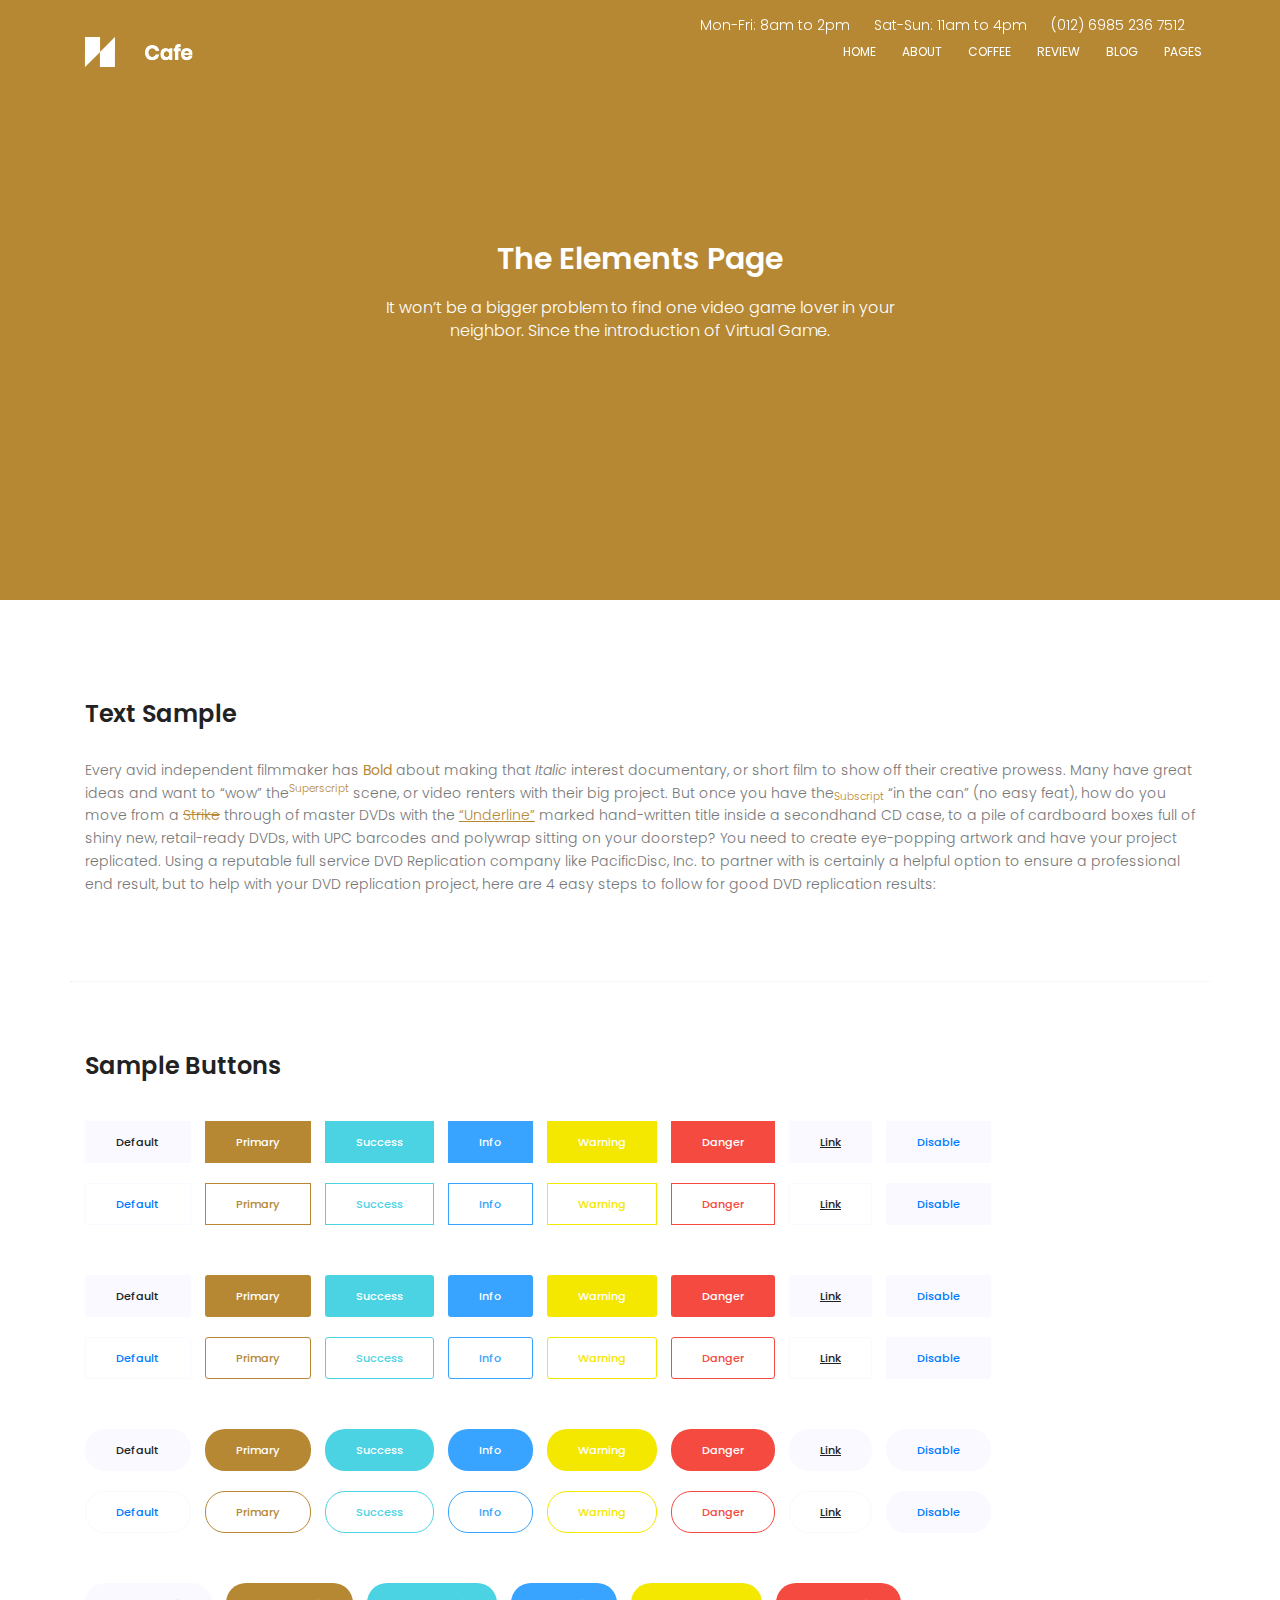
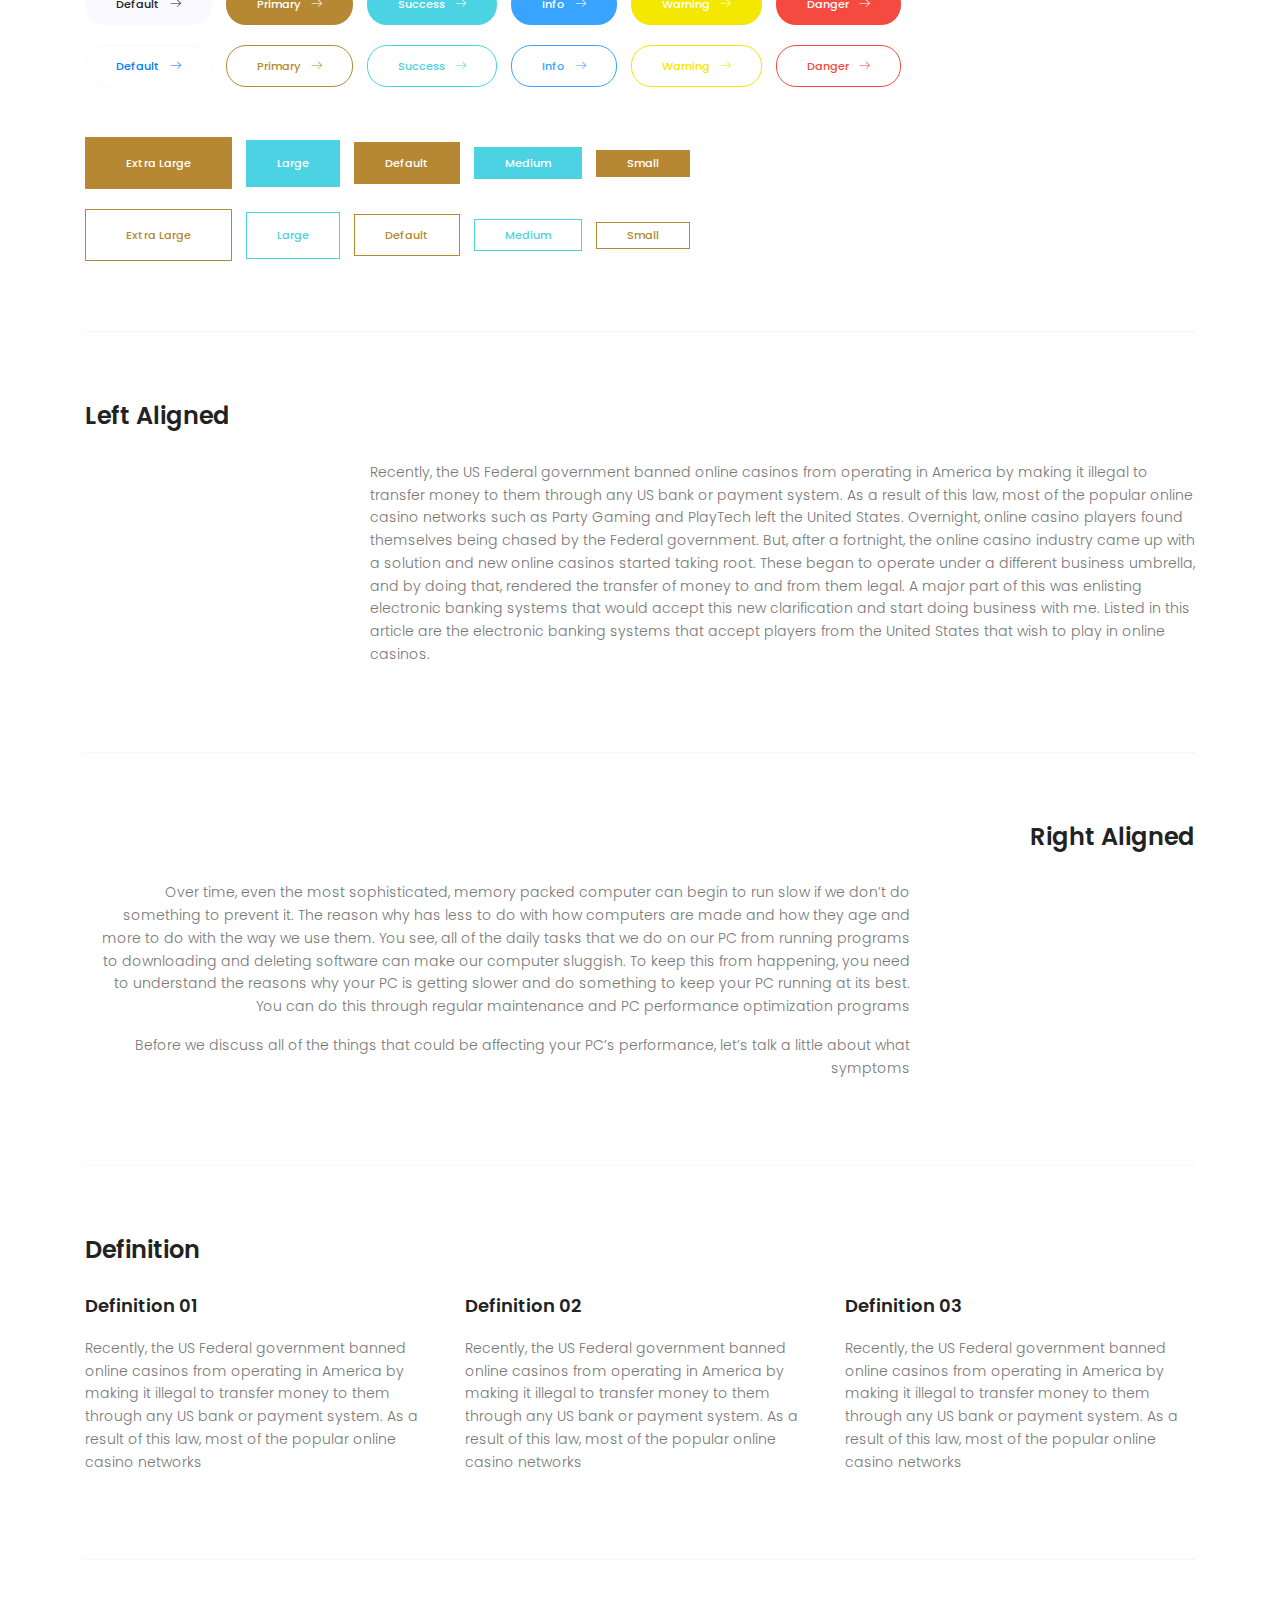
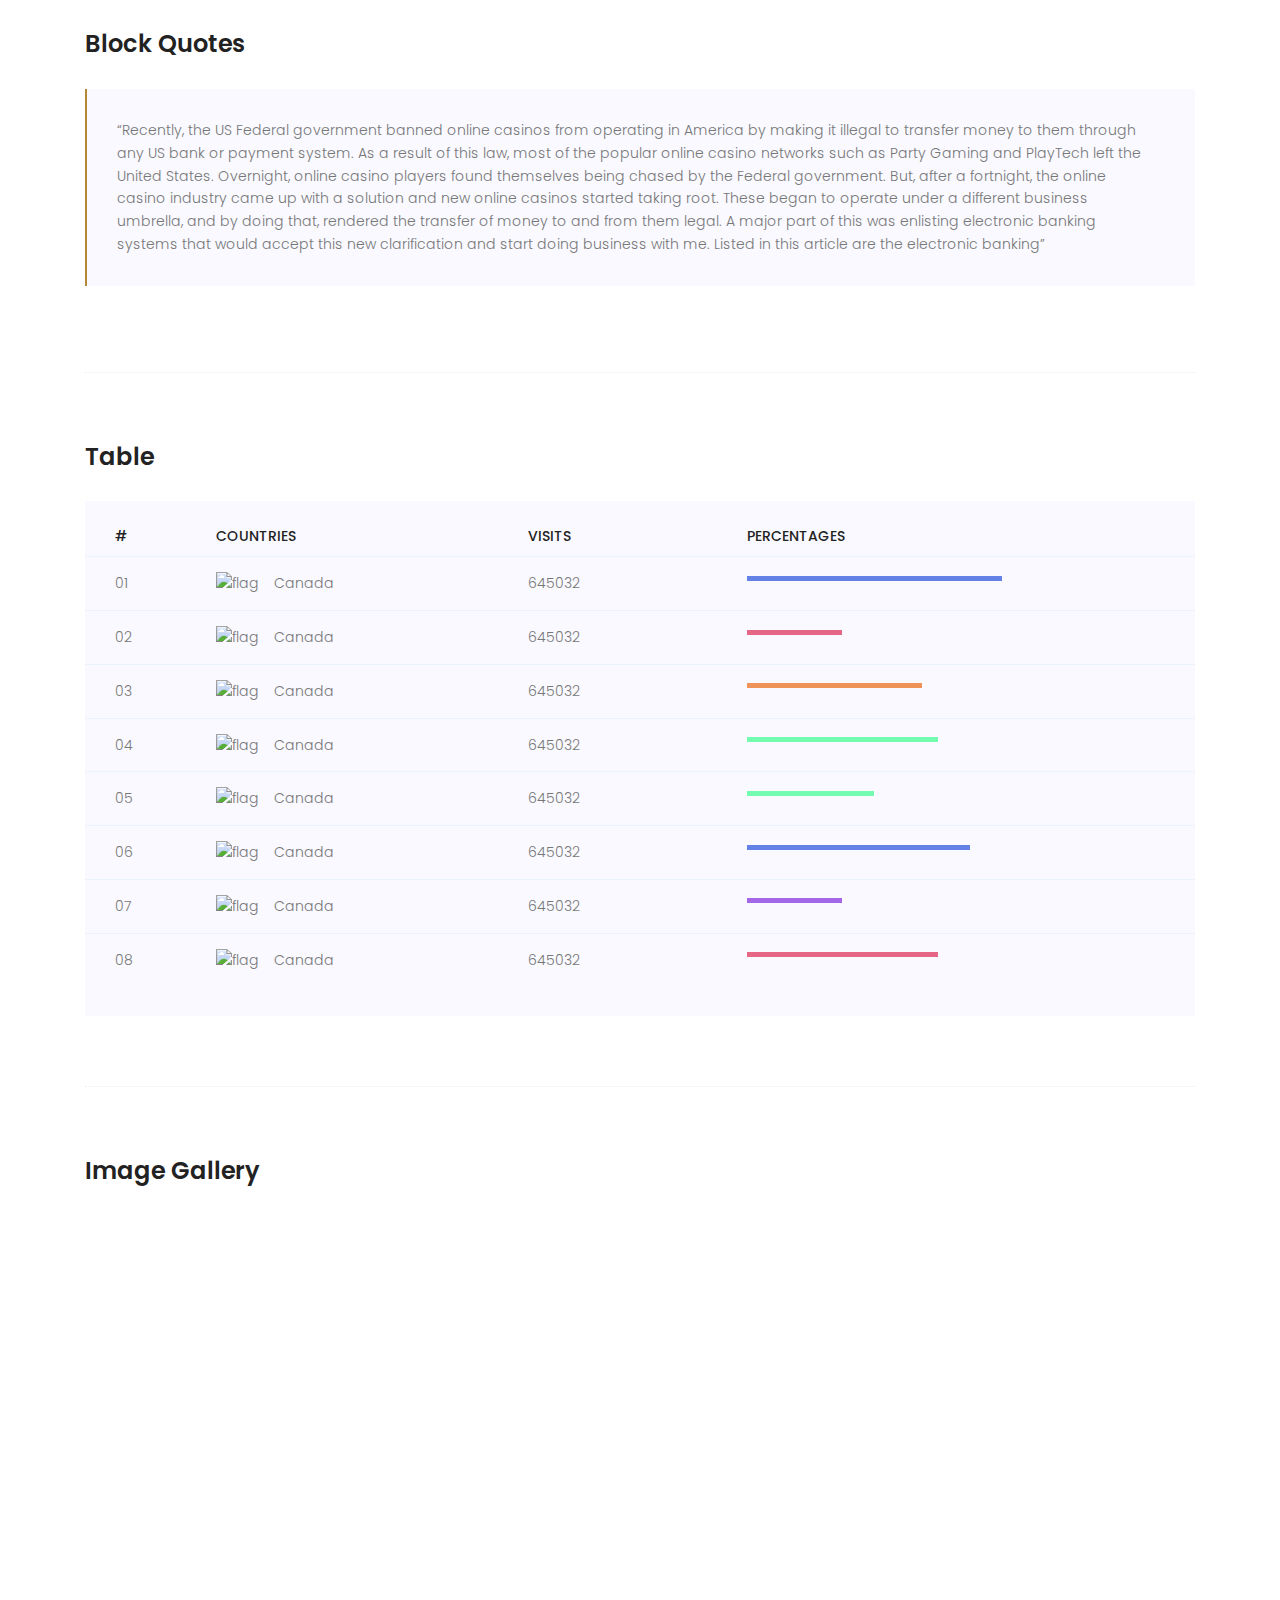
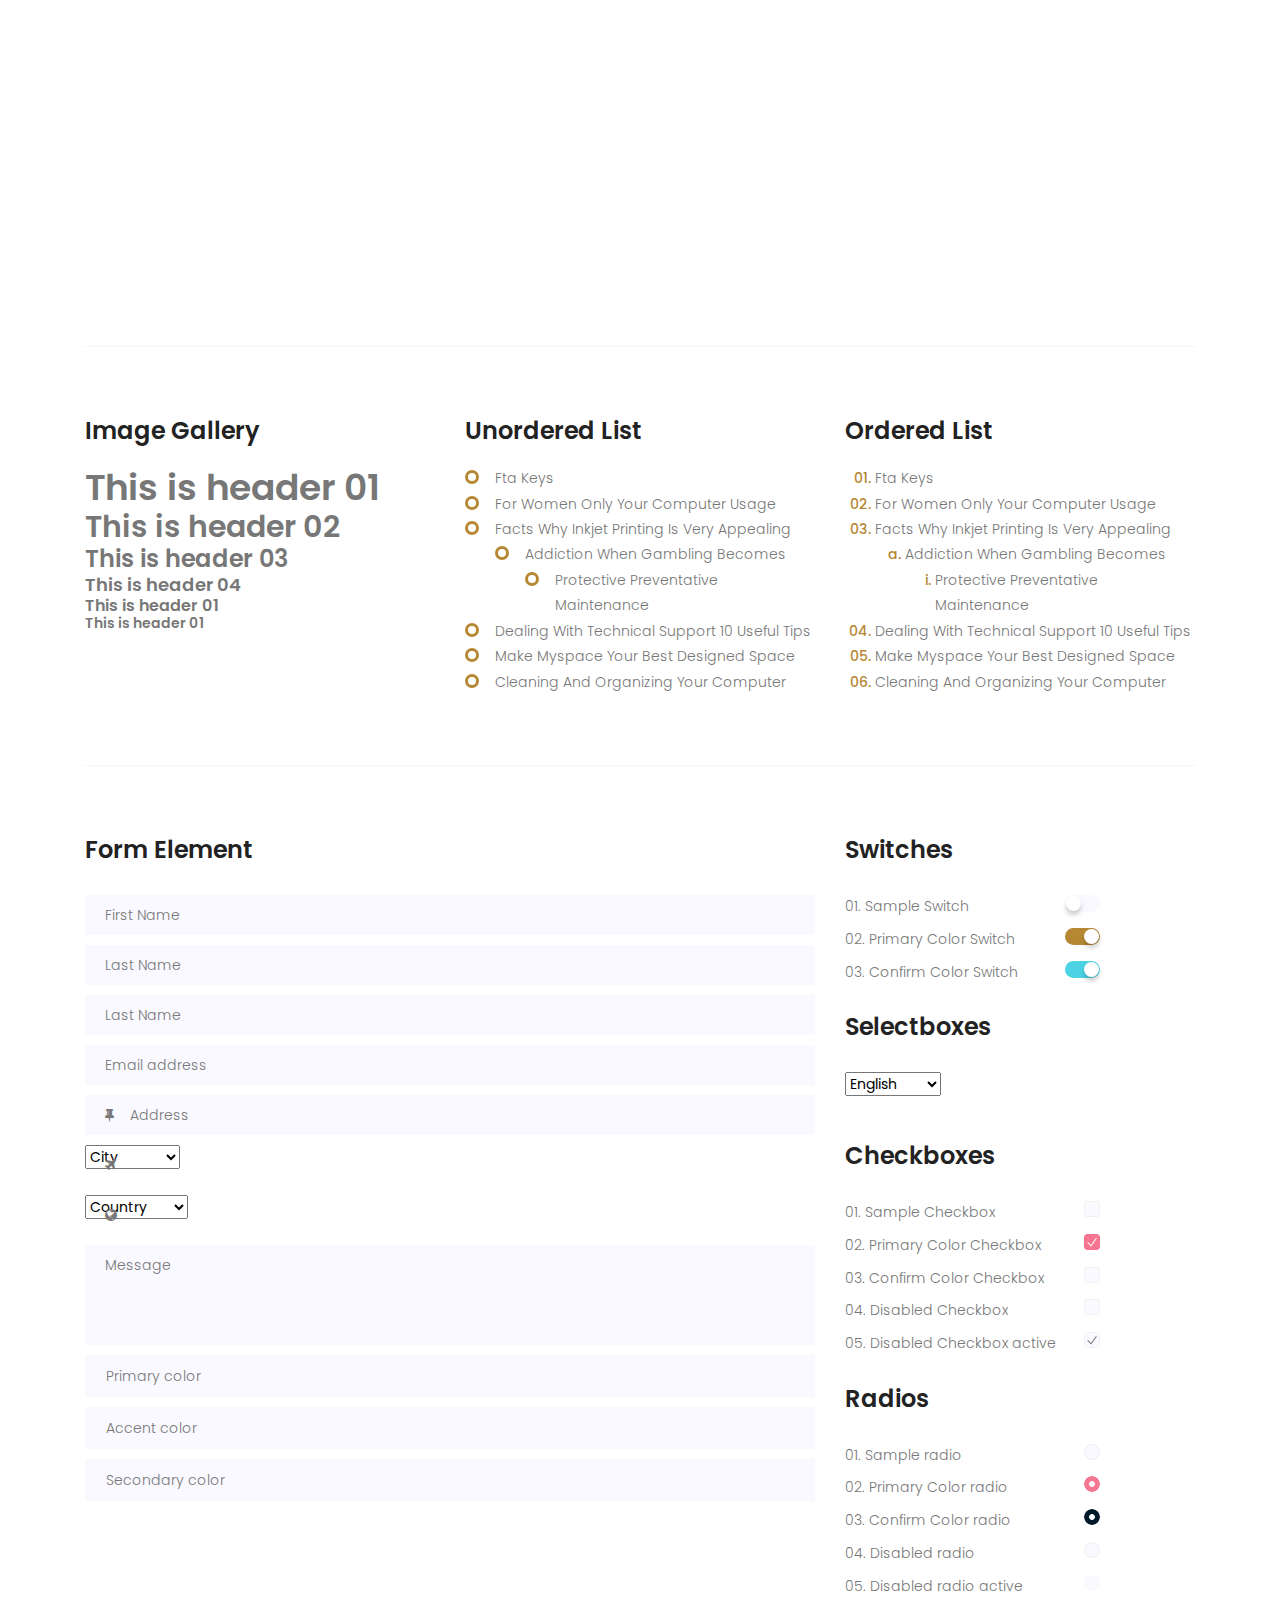
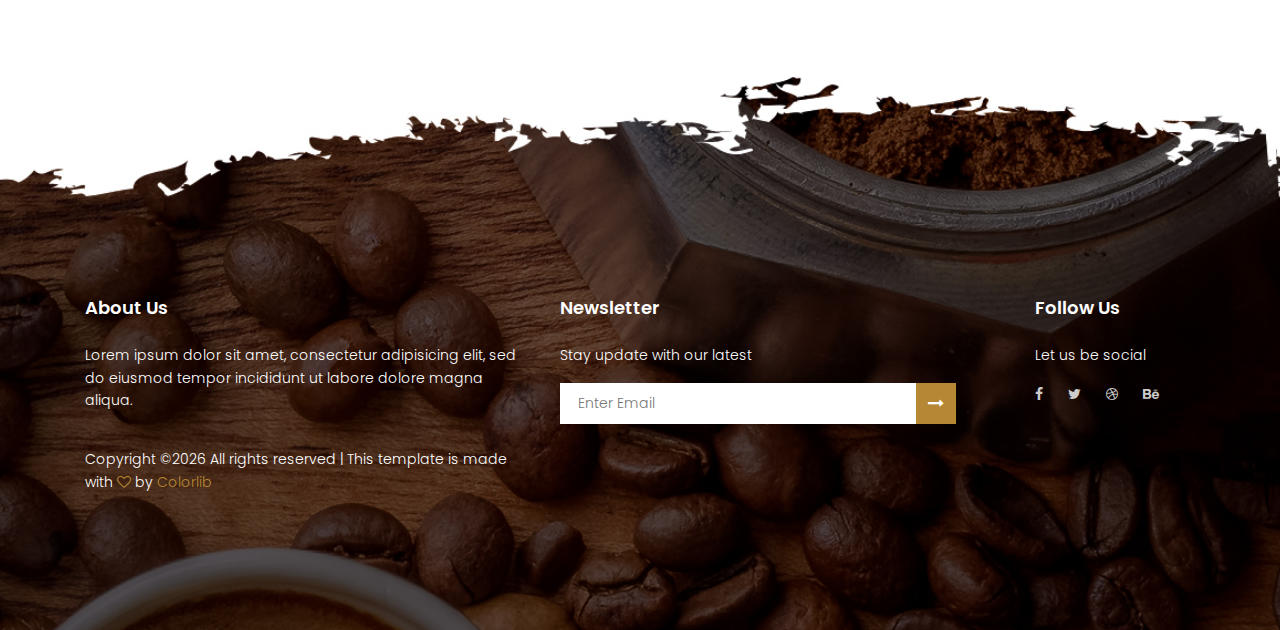
==== View/elements.html @ 78d95723 "Adding the Project Theme" ====
<!DOCTYPE html>
	<html lang="zxx" class="no-js">
	<head>
		<!-- Mobile Specific Meta -->
		<meta name="viewport" content="width=device-width, initial-scale=1, shrink-to-fit=no">
		<!-- Favicon-->
		<link rel="shortcut icon" href="Assets/img/elements/fav.png">
		<!-- Author Meta -->
		<meta name="author" content="colorlib">
		<!-- Meta Description -->
		<meta name="description" content="">
		<!-- Meta Keyword -->
		<meta name="keywords" content="">
		<!-- meta character set -->
		<meta charset="UTF-8">
		<!-- Site Title -->
		<title>Coffee</title>

		<link href="https://fonts.googleapis.com/css?family=Poppins:100,200,400,300,500,600,700" rel="stylesheet"> 
			<!--
			CSS
			============================================= -->
			<link rel="stylesheet" href="../Assets/css/linearicons.css">
			<link rel="stylesheet" href="../Assets/css/owl.carousel.css">
			<link rel="stylesheet" href="../Assets/css/font-awesome.min.css">
			<link rel="stylesheet" href="../Assets/css/nice-select.css">			
			<link rel="stylesheet" href="../Assets/css/magnific-popup.css">
			<link rel="stylesheet" href="../Assets/css/bootstrap.css">
			<link rel="stylesheet" href="../Assets/css/main.css">
		</head>
		<body>

			  <header id="header" id="home">
				<div class="header-top">
		  			<div class="container">
				  		<div class="row justify-content-end">
				  			<div class="col-lg-6 col-sm-4 col-8 header-top-right no-padding">
				  				<ul>
				  					<li>
				  						Mon-Fri: 8am to 2pm
				  					</li>
				  					<li>
				  						Sat-Sun: 11am to 4pm
				  					</li>
				  					<li>
				  						<a href="tel:(012) 6985 236 7512">(012) 6985 236 7512</a>
				  					</li>				  					
				  				</ul>
				  			</div>
				  		</div>			  					
		  			</div>
				</div>			  	
			    <div class="container">
			    	<div class="row align-items-center justify-content-between d-flex">
				      <div id="logo">
				        <a href="index.html"><img src="../Assets/img/logo.png" alt="" title="" /></a>
				      </div>
				      <nav id="nav-menu-container">
				        <ul class="nav-menu">
				          <li class="menu-active"><a href="index.html#home">Home</a></li>
				          <li><a href="index.html#about">About</a></li>
				          <li><a href="index.html#coffee">Coffee</a></li>
				          <li><a href="index.html#review">Review</a></li>
				          <li><a href="index.html#blog">Blog</a></li>
				          <li class="menu-has-children"><a href="">Pages</a>
				            <ul>
				              <li><a href="generic.html">Generic</a></li>
				              <li><a href="elements.html">Elements</a></li>
				            </ul>
				          </li>
				        </ul>
				      </nav><!-- #nav-menu-container -->		    		
			    	</div>
			    </div>
			  </header><!-- #header -->

			<!-- Start banner Area -->
			<section class="generic-banner">				
				<div class="container">
					<div class="row height align-items-center justify-content-center">
						<div class="col-lg-10">
							<div class="generic-banner-content">
								<h2 class="text-white">The Elements Page</h2>
								<p class="text-white">It won’t be a bigger problem to find one video game lover in your <br> neighbor. Since the introduction of Virtual Game.</p>
							</div>
						</div>
					</div>
				</div>
			</section>		
			<!-- End banner Area -->
			<!-- Start Sample Area -->
			<section class="sample-text-area">
				<div class="container">
					<h3 class="text-heading">Text Sample</h3>
					<p class="sample-text">
						Every avid independent filmmaker has <b>Bold</b> about making that <i>Italic</i> interest documentary, or short film to show off their creative prowess. Many have great ideas and want to “wow” the<sup>Superscript</sup> scene, or video renters with their big project.  But once you have the<sub>Subscript</sub> “in the can” (no easy feat), how do you move from a <del>Strike</del> through of master DVDs with the <u>“Underline”</u> marked hand-written title inside a secondhand CD case, to a pile of cardboard boxes full of shiny new, retail-ready DVDs, with UPC barcodes and polywrap sitting on your doorstep?  You need to create eye-popping artwork and have your project replicated. Using a reputable full service DVD Replication company like PacificDisc, Inc. to partner with is certainly a helpful option to ensure a professional end result, but to help with your DVD replication project, here are 4 easy steps to follow for good DVD replication results: 

					</p>
				</div>
			</section>
			<!-- End Sample Area -->
			<!-- Start Button -->
			<section class="button-area">
				<div class="container border-top-generic">
					<h3 class="text-heading">Sample Buttons</h3>
					<div class="button-group-area">
						<a href="#" class="genric-btn default">Default</a>
						<a href="#" class="genric-btn primary">Primary</a>
						<a href="#" class="genric-btn success">Success</a>
						<a href="#" class="genric-btn info">Info</a>
						<a href="#" class="genric-btn warning">Warning</a>
						<a href="#" class="genric-btn danger">Danger</a>
						<a href="#" class="genric-btn link">Link</a>
						<a href="#" class="genric-btn disable">Disable</a>
					</div>
					<div class="button-group-area mt-10">
						<a href="#" class="genric-btn default-border">Default</a>
						<a href="#" class="genric-btn primary-border">Primary</a>
						<a href="#" class="genric-btn success-border">Success</a>
						<a href="#" class="genric-btn info-border">Info</a>
						<a href="#" class="genric-btn warning-border">Warning</a>
						<a href="#" class="genric-btn danger-border">Danger</a>
						<a href="#" class="genric-btn link-border">Link</a>
						<a href="#" class="genric-btn disable">Disable</a>
					</div>
					<div class="button-group-area mt-40">
						<a href="#" class="genric-btn default radius">Default</a>
						<a href="#" class="genric-btn primary radius">Primary</a>
						<a href="#" class="genric-btn success radius">Success</a>
						<a href="#" class="genric-btn info radius">Info</a>
						<a href="#" class="genric-btn warning radius">Warning</a>
						<a href="#" class="genric-btn danger radius">Danger</a>
						<a href="#" class="genric-btn link radius">Link</a>
						<a href="#" class="genric-btn disable radius">Disable</a>
					</div>
					<div class="button-group-area mt-10">
						<a href="#" class="genric-btn default-border radius">Default</a>
						<a href="#" class="genric-btn primary-border radius">Primary</a>
						<a href="#" class="genric-btn success-border radius">Success</a>
						<a href="#" class="genric-btn info-border radius">Info</a>
						<a href="#" class="genric-btn warning-border radius">Warning</a>
						<a href="#" class="genric-btn danger-border radius">Danger</a>
						<a href="#" class="genric-btn link-border radius">Link</a>
						<a href="#" class="genric-btn disable radius">Disable</a>
					</div>
					<div class="button-group-area mt-40">
						<a href="#" class="genric-btn default circle">Default</a>
						<a href="#" class="genric-btn primary circle">Primary</a>
						<a href="#" class="genric-btn success circle">Success</a>
						<a href="#" class="genric-btn info circle">Info</a>
						<a href="#" class="genric-btn warning circle">Warning</a>
						<a href="#" class="genric-btn danger circle">Danger</a>
						<a href="#" class="genric-btn link circle">Link</a>
						<a href="#" class="genric-btn disable circle">Disable</a>
					</div>
					<div class="button-group-area mt-10">
						<a href="#" class="genric-btn default-border circle">Default</a>
						<a href="#" class="genric-btn primary-border circle">Primary</a>
						<a href="#" class="genric-btn success-border circle">Success</a>
						<a href="#" class="genric-btn info-border circle">Info</a>
						<a href="#" class="genric-btn warning-border circle">Warning</a>
						<a href="#" class="genric-btn danger-border circle">Danger</a>
						<a href="#" class="genric-btn link-border circle">Link</a>
						<a href="#" class="genric-btn disable circle">Disable</a>
					</div>
					<div class="button-group-area mt-40">
						<a href="#" class="genric-btn default circle arrow">Default<span class="lnr lnr-arrow-right"></span></a>
						<a href="#" class="genric-btn primary circle arrow">Primary<span class="lnr lnr-arrow-right"></span></a>
						<a href="#" class="genric-btn success circle arrow">Success<span class="lnr lnr-arrow-right"></span></a>
						<a href="#" class="genric-btn info circle arrow">Info<span class="lnr lnr-arrow-right"></span></a>
						<a href="#" class="genric-btn warning circle arrow">Warning<span class="lnr lnr-arrow-right"></span></a>
						<a href="#" class="genric-btn danger circle arrow">Danger<span class="lnr lnr-arrow-right"></span></a>
					</div>
					<div class="button-group-area mt-10">
						<a href="#" class="genric-btn default-border circle arrow">Default<span class="lnr lnr-arrow-right"></span></a>
						<a href="#" class="genric-btn primary-border circle arrow">Primary<span class="lnr lnr-arrow-right"></span></a>
						<a href="#" class="genric-btn success-border circle arrow">Success<span class="lnr lnr-arrow-right"></span></a>
						<a href="#" class="genric-btn info-border circle arrow">Info<span class="lnr lnr-arrow-right"></span></a>
						<a href="#" class="genric-btn warning-border circle arrow">Warning<span class="lnr lnr-arrow-right"></span></a>
						<a href="#" class="genric-btn danger-border circle arrow">Danger<span class="lnr lnr-arrow-right"></span></a>
					</div>
					<div class="button-group-area mt-40">
						<a href="#" class="genric-btn primary e-large">Extra Large</a>
						<a href="#" class="genric-btn success large">Large</a>
						<a href="#" class="genric-btn primary">Default</a>
						<a href="#" class="genric-btn success medium">Medium</a>
						<a href="#" class="genric-btn primary small">Small</a>
					</div>
					<div class="button-group-area mt-10">
						<a href="#" class="genric-btn primary-border e-large">Extra Large</a>
						<a href="#" class="genric-btn success-border large">Large</a>
						<a href="#" class="genric-btn primary-border">Default</a>
						<a href="#" class="genric-btn success-border medium">Medium</a>
						<a href="#" class="genric-btn primary-border small">Small</a>
					</div>
				</div>
			</section>
			<!-- End Button -->
			<!-- Start Align Area -->
			<div class="whole-wrap">
				<div class="container">
					<div class="section-top-border">
						<h3 class="mb-30">Left Aligned</h3>
						<div class="row">
							<div class="col-md-3">
								<img src="img/elements/d.jpg" alt="" class="img-fluid">
							</div>
							<div class="col-md-9 mt-sm-20">
								<p>Recently, the US Federal government banned online casinos from operating in America by making it illegal to transfer money to them through any US bank or payment system. As a result of this law, most of the popular online casino networks such as Party Gaming and PlayTech left the United States. Overnight, online casino players found themselves being chased by the Federal government. But, after a fortnight, the online casino industry came up with a solution and new online casinos started taking root. These began to operate under a different business umbrella, and by doing that, rendered the transfer of money to and from them legal. A major part of this was enlisting electronic banking systems that would accept this new clarification and start doing business with me. Listed in this article are the electronic banking systems that accept players from the United States that wish to play in online casinos.</p>
							</div>
						</div>
					</div>
					<div class="section-top-border text-right">
						<h3 class="mb-30">Right Aligned</h3>
						<div class="row">
							<div class="col-md-9">
								<p class="text-right">Over time, even the most sophisticated, memory packed computer can begin to run slow if we don’t do something to prevent it. The reason why has less to do with how computers are made and how they age and more to do with the way we use them. You see, all of the daily tasks that we do on our PC from running programs to downloading and deleting software can make our computer sluggish. To keep this from happening, you need to understand the reasons why your PC is getting slower and do something to keep your PC running at its best. You can do this through regular maintenance and PC performance optimization programs</p>
								<p class="text-right">Before we discuss all of the things that could be affecting your PC’s performance, let’s talk a little about what symptoms</p>
							</div>
							<div class="col-md-3">
								<img src="img/elements/d.jpg" alt="" class="img-fluid">
							</div>
						</div>
					</div>
					<div class="section-top-border">
						<h3 class="mb-30">Definition</h3>
						<div class="row">
							<div class="col-md-4">
								<div class="single-defination">
									<h4 class="mb-20">Definition 01</h4>
									<p>Recently, the US Federal government banned online casinos from operating in America by making it illegal to transfer money to them through any US bank or payment system. As a result of this law, most of the popular online casino networks</p>
								</div>
							</div>
							<div class="col-md-4">
								<div class="single-defination">
									<h4 class="mb-20">Definition 02</h4>
									<p>Recently, the US Federal government banned online casinos from operating in America by making it illegal to transfer money to them through any US bank or payment system. As a result of this law, most of the popular online casino networks</p>
								</div>
							</div>
							<div class="col-md-4">
								<div class="single-defination">
									<h4 class="mb-20">Definition 03</h4>
									<p>Recently, the US Federal government banned online casinos from operating in America by making it illegal to transfer money to them through any US bank or payment system. As a result of this law, most of the popular online casino networks</p>
								</div>
							</div>
						</div>
					</div>
					<div class="section-top-border">
						<h3 class="mb-30">Block Quotes</h3>
						<div class="row">
							<div class="col-lg-12">
								<blockquote class="generic-blockquote">
									“Recently, the US Federal government banned online casinos from operating in America by making it illegal to transfer money to them through any US bank or payment system. As a result of this law, most of the popular online casino networks such as Party Gaming and PlayTech left the United States. Overnight, online casino players found themselves being chased by the Federal government. But, after a fortnight, the online casino industry came up with a solution and new online casinos started taking root. These began to operate under a different business umbrella, and by doing that, rendered the transfer of money to and from them legal. A major part of this was enlisting electronic banking systems that would accept this new clarification and start doing business with me. Listed in this article are the electronic banking” 
								</blockquote>
							</div>
						</div>
					</div>
					<div class="section-top-border">
						<h3 class="mb-30">Table</h3>
						<div class="progress-table-wrap">
							<div class="progress-table">
								<div class="table-head">
									<div class="serial">#</div>
									<div class="country">Countries</div>
									<div class="visit">Visits</div>
									<div class="percentage">Percentages</div>
								</div>
								<div class="table-row">
									<div class="serial">01</div>
									<div class="country"> <img src="img/elements/f1.jpg" alt="flag">Canada</div>
									<div class="visit">645032</div>
									<div class="percentage">
										<div class="progress">
											<div class="progress-bar color-1" role="progressbar" style="width: 80%" aria-valuenow="80" aria-valuemin="0" aria-valuemax="100"></div>
										</div>
									</div>
								</div>
								<div class="table-row">
									<div class="serial">02</div>
									<div class="country"> <img src="img/elements/f2.jpg" alt="flag">Canada</div>
									<div class="visit">645032</div>
									<div class="percentage">
										<div class="progress">
											<div class="progress-bar color-2" role="progressbar" style="width: 30%" aria-valuenow="30" aria-valuemin="0" aria-valuemax="100"></div>
										</div>
									</div>
								</div>
								<div class="table-row">
									<div class="serial">03</div>
									<div class="country"> <img src="img/elements/f3.jpg" alt="flag">Canada</div>
									<div class="visit">645032</div>
									<div class="percentage">
										<div class="progress">
											<div class="progress-bar color-3" role="progressbar" style="width: 55%" aria-valuenow="55" aria-valuemin="0" aria-valuemax="100"></div>
										</div>
									</div>
								</div>
								<div class="table-row">
									<div class="serial">04</div>
									<div class="country"> <img src="img/elements/f4.jpg" alt="flag">Canada</div>
									<div class="visit">645032</div>
									<div class="percentage">
										<div class="progress">
											<div class="progress-bar color-4" role="progressbar" style="width: 60%" aria-valuenow="60" aria-valuemin="0" aria-valuemax="100"></div>
										</div>
									</div>
								</div>
								<div class="table-row">
									<div class="serial">05</div>
									<div class="country"> <img src="img/elements/f5.jpg" alt="flag">Canada</div>
									<div class="visit">645032</div>
									<div class="percentage">
										<div class="progress">
											<div class="progress-bar color-5" role="progressbar" style="width: 40%" aria-valuenow="40" aria-valuemin="0" aria-valuemax="100"></div>
										</div>
									</div>
								</div>
								<div class="table-row">
									<div class="serial">06</div>
									<div class="country"> <img src="img/elements/f6.jpg" alt="flag">Canada</div>
									<div class="visit">645032</div>
									<div class="percentage">
										<div class="progress">
											<div class="progress-bar color-6" role="progressbar" style="width: 70%" aria-valuenow="70" aria-valuemin="0" aria-valuemax="100"></div>
										</div>
									</div>
								</div>
								<div class="table-row">
									<div class="serial">07</div>
									<div class="country"> <img src="img/elements/f7.jpg" alt="flag">Canada</div>
									<div class="visit">645032</div>
									<div class="percentage">
										<div class="progress">
											<div class="progress-bar color-7" role="progressbar" style="width: 30%" aria-valuenow="30" aria-valuemin="0" aria-valuemax="100"></div>
										</div>
									</div>
								</div>
								<div class="table-row">
									<div class="serial">08</div>
									<div class="country"> <img src="img/elements/f8.jpg" alt="flag">Canada</div>
									<div class="visit">645032</div>
									<div class="percentage">
										<div class="progress">
											<div class="progress-bar color-8" role="progressbar" style="width: 60%" aria-valuenow="60" aria-valuemin="0" aria-valuemax="100"></div>
										</div>
									</div>
								</div>
							</div>
						</div>
					</div>
					<div class="section-top-border">
						<h3>Image Gallery</h3>
						<div class="row gallery-item">
							<div class="col-md-4">
								<a href="img/elements/g1.jpg" class="img-pop-up"><div class="single-gallery-image" style="background: url(img/elements/g1.jpg);"></div></a>
							</div>
							<div class="col-md-4">
								<a href="img/elements/g2.jpg" class="img-pop-up"><div class="single-gallery-image" style="background: url(img/elements/g2.jpg);"></div></a>
							</div>
							<div class="col-md-4">
								<a href="img/elements/g3.jpg" class="img-pop-up"><div class="single-gallery-image" style="background: url(img/elements/g3.jpg);"></div></a>
							</div>
							<div class="col-md-6">
								<a href="img/elements/g4.jpg" class="img-pop-up"><div class="single-gallery-image" style="background: url(img/elements/g4.jpg);"></div></a>
							</div>
							<div class="col-md-6">
								<a href="img/elements/g5.jpg" class="img-pop-up"><div class="single-gallery-image" style="background: url(img/elements/g5.jpg);"></div></a>
							</div>
							<div class="col-md-4">
								<a href="img/elements/g6.jpg" class="img-pop-up"><div class="single-gallery-image" style="background: url(img/elements/g6.jpg);"></div></a>
							</div>
							<div class="col-md-4">
								<a href="img/elements/g7.jpg" class="img-pop-up"><div class="single-gallery-image" style="background: url(img/elements/g7.jpg);"></div></a>
							</div>
							<div class="col-md-4">
								<a href="img/elements/g8.jpg" class="img-pop-up"><div class="single-gallery-image" style="background: url(img/elements/g8.jpg);"></div></a>
							</div>
						</div>
					</div>
					<div class="section-top-border">
						<div class="row">
							<div class="col-md-4">
								<h3 class="mb-20">Image Gallery</h3>
								<div class="typography">
									<h1>This is header 01</h1>
									<h2>This is header 02</h2>
									<h3>This is header 03</h3>
									<h4>This is header 04</h4>
									<h5>This is header 01</h5>
									<h6>This is header 01</h6>
								</div>
							</div>
							<div class="col-md-4 mt-sm-30">
								<h3 class="mb-20">Unordered List</h3>
								<div class="">
									<ul class="unordered-list">
										<li>Fta Keys</li>
										<li>For Women Only Your Computer Usage</li>
										<li>Facts Why Inkjet Printing Is Very Appealing
											<ul>
												<li>Addiction When Gambling Becomes
													<ul>
														<li>Protective Preventative Maintenance</li>
													</ul>
												</li>
											</ul>
										</li>
										<li>Dealing With Technical Support 10 Useful Tips</li>
										<li>Make Myspace Your Best Designed Space</li>
										<li>Cleaning And Organizing Your Computer</li>
									</ul>
								</div>
							</div>
							<div class="col-md-4 mt-sm-30">
								<h3 class="mb-20">Ordered List</h3>
								<div class="">
									<ol class="ordered-list">
										<li><span>Fta Keys</span></li>
										<li><span>For Women Only Your Computer Usage</span></li>
										<li><span>Facts Why Inkjet Printing Is Very Appealing</span>
											<ol class="ordered-list-alpha">
												<li><span>Addiction When Gambling Becomes</span>
													<ol class="ordered-list-roman">
														<li><span>Protective Preventative Maintenance</span></li>
													</ol>
												</li>
											</ol>
										</li>
										<li><span>Dealing With Technical Support 10 Useful Tips</span></li>
										<li><span>Make Myspace Your Best Designed Space</span></li>
										<li><span>Cleaning And Organizing Your Computer</span></li>
									</ol>
								</div>
							</div>
						</div>
					</div>
					<div class="section-top-border">
						<div class="row">
							<div class="col-lg-8 col-md-8">
								<h3 class="mb-30">Form Element</h3>
								<form action="#">
									<div class="mt-10">
										<input type="text" name="first_name" placeholder="First Name" onfocus="this.placeholder = ''" onblur="this.placeholder = 'First Name'" required class="single-input">
									</div>
									<div class="mt-10">
										<input type="text" name="last_name" placeholder="Last Name" onfocus="this.placeholder = ''" onblur="this.placeholder = 'Last Name'" required class="single-input">
									</div>
									<div class="mt-10">
										<input type="text" name="last_name" placeholder="Last Name" onfocus="this.placeholder = ''" onblur="this.placeholder = 'Last Name'" required class="single-input">
									</div>
									<div class="mt-10">
										<input type="email" name="EMAIL" placeholder="Email address" onfocus="this.placeholder = ''" onblur="this.placeholder = 'Email address'" required class="single-input">
									</div>
									<div class="input-group-icon mt-10">
										<div class="icon"><i class="fa fa-thumb-tack" aria-hidden="true"></i></div>
										<input type="text" name="address" placeholder="Address" onfocus="this.placeholder = ''" onblur="this.placeholder = 'Address'" required class="single-input">
									</div>
									<div class="input-group-icon mt-10">
										<div class="icon"><i class="fa fa-plane" aria-hidden="true"></i></div>
										<div class="form-select" id="default-select"">
											<select>
												<option value="1">City</option>
												<option value="1">Dhaka</option>
												<option value="1">Dilli</option>
												<option value="1">Newyork</option>
												<option value="1">Islamabad</option>
											</select>
										</div>
									</div>
									<div class="input-group-icon mt-10">
										<div class="icon"><i class="fa fa-globe" aria-hidden="true"></i></div>
										<div class="form-select" id="default-select"">
											<select>
												<option value="1">Country</option>
												<option value="1">Bangladesh</option>
												<option value="1">India</option>
												<option value="1">England</option>
												<option value="1">Srilanka</option>
											</select>
										</div>
									</div>
									
									<div class="mt-10">
										<textarea class="single-textarea" placeholder="Message" onfocus="this.placeholder = ''" onblur="this.placeholder = 'Message'" required></textarea>
									</div>
									<!-- For Gradient Border Use -->
									<!-- <div class="mt-10">
										<div class="primary-input">
											<input id="primary-input" type="text" name="first_name" placeholder="Primary color" onfocus="this.placeholder = ''" onblur="this.placeholder = 'Primary color'">
											<label for="primary-input"></label>
										</div>
									</div> -->
									<div class="mt-10">
										<input type="text" name="first_name" placeholder="Primary color" onfocus="this.placeholder = ''" onblur="this.placeholder = 'Primary color'" required class="single-input-primary">
									</div>
									<div class="mt-10">
										<input type="text" name="first_name" placeholder="Accent color" onfocus="this.placeholder = ''" onblur="this.placeholder = 'Accent color'" required class="single-input-accent">
									</div>
									<div class="mt-10">
										<input type="text" name="first_name" placeholder="Secondary color" onfocus="this.placeholder = ''" onblur="this.placeholder = 'Secondary color'" required class="single-input-secondary">
									</div>
								</form>
							</div>
							<div class="col-lg-3 col-md-4 mt-sm-30">
								<div class="single-element-widget">
									<h3 class="mb-30">Switches</h3>
									<div class="switch-wrap d-flex justify-content-between">
										<p>01. Sample Switch</p>
										<div class="primary-switch">
											<input type="checkbox" id="default-switch">
											<label for="default-switch"></label>
										</div>
									</div>
									<div class="switch-wrap d-flex justify-content-between">
										<p>02. Primary Color Switch</p>
										<div class="primary-switch">
											<input type="checkbox" id="primary-switch" checked>
											<label for="primary-switch"></label>
										</div>
									</div>
									<div class="switch-wrap d-flex justify-content-between">
										<p>03. Confirm Color Switch</p>
										<div class="confirm-switch">
											<input type="checkbox" id="confirm-switch" checked>
											<label for="confirm-switch"></label>
										</div>
									</div>
								</div>
								<div class="single-element-widget mt-30">
									<h3 class="mb-30">Selectboxes</h3>
									<div class="default-select" id="default-select"">
										<select>
											<option value="1">English</option>
											<option value="1">Spanish</option>
											<option value="1">Arabic</option>
											<option value="1">Portuguise</option>
											<option value="1">Bengali</option>
										</select>
									</div>
								</div>
								<div class="single-element-widget mt-30">
									<h3 class="mb-30">Checkboxes</h3>
									<div class="switch-wrap d-flex justify-content-between">
										<p>01. Sample Checkbox</p>
										<div class="primary-checkbox">
											<input type="checkbox" id="default-checkbox">
											<label for="default-checkbox"></label>
										</div>
									</div>
									<div class="switch-wrap d-flex justify-content-between">
										<p>02. Primary Color Checkbox</p>
										<div class="primary-checkbox">
											<input type="checkbox" id="primary-checkbox" checked>
											<label for="primary-checkbox"></label>
										</div>
									</div>
									<div class="switch-wrap d-flex justify-content-between">
										<p>03. Confirm Color Checkbox</p>
										<div class="confirm-checkbox">
											<input type="checkbox" id="confirm-checkbox">
											<label for="confirm-checkbox"></label>
										</div>
									</div>
									<div class="switch-wrap d-flex justify-content-between">
										<p>04. Disabled Checkbox</p>
										<div class="disabled-checkbox">
											<input type="checkbox" id="disabled-checkbox" disabled>
											<label for="disabled-checkbox"></label>
										</div>
									</div>
									<div class="switch-wrap d-flex justify-content-between">
										<p>05. Disabled Checkbox active</p>
										<div class="disabled-checkbox">
											<input type="checkbox" id="disabled-checkbox-active" checked disabled>
											<label for="disabled-checkbox-active"></label>
										</div>
									</div>
								</div>
								<div class="single-element-widget mt-30">
									<h3 class="mb-30">Radios</h3>
									<div class="switch-wrap d-flex justify-content-between">
										<p>01. Sample radio</p>
										<div class="primary-radio">
											<input type="checkbox" id="default-radio">
											<label for="default-radio"></label>
										</div>
									</div>
									<div class="switch-wrap d-flex justify-content-between">
										<p>02. Primary Color radio</p>
										<div class="primary-radio">
											<input type="checkbox" id="primary-radio" checked>
											<label for="primary-radio"></label>
										</div>
									</div>
									<div class="switch-wrap d-flex justify-content-between">
										<p>03. Confirm Color radio</p>
										<div class="confirm-radio">
											<input type="checkbox" id="confirm-radio" checked>
											<label for="confirm-radio"></label>
										</div>
									</div>
									<div class="switch-wrap d-flex justify-content-between">
										<p>04. Disabled radio</p>
										<div class="disabled-radio">
											<input type="checkbox" id="disabled-radio" disabled>
											<label for="disabled-radio"></label>
										</div>
									</div>
									<div class="switch-wrap d-flex justify-content-between">
										<p>05. Disabled radio active</p>
										<div class="disabled-radio">
											<input type="checkbox" id="disabled-radio-active" checked disabled>
											<label for="disabled-radio-active"></label>
										</div>
									</div>
								</div>
							</div>
						</div>
					</div>
				</div>
			</div>
			<!-- End Align Area -->

			<!-- start footer Area -->		
			<footer class="footer-area section-gap">
				<div class="container">
					<div class="row">
						<div class="col-lg-5 col-md-6 col-sm-6">
							<div class="single-footer-widget">
								<h6>About Us</h6>
								<p>
									Lorem ipsum dolor sit amet, consectetur adipisicing elit, sed do eiusmod tempor incididunt ut labore dolore magna aliqua.
								</p>
								<p class="footer-text">
									<!-- Link back to Colorlib can't be removed. Template is licensed under CC BY 3.0. -->
Copyright &copy;<script>document.write(new Date().getFullYear());</script> All rights reserved | This template is made with <i class="fa fa-heart-o" aria-hidden="true"></i> by <a href="https://colorlib.com" target="_blank">Colorlib</a>
<!-- Link back to Colorlib can't be removed. Template is licensed under CC BY 3.0. -->
								</p>								
							</div>
						</div>
						<div class="col-lg-5  col-md-6 col-sm-6">
							<div class="single-footer-widget">
								<h6>Newsletter</h6>
								<p>Stay update with our latest</p>
								<div class="" id="mc_embed_signup">
									<form target="_blank" novalidate="true" action="https://spondonit.us12.list-manage.com/subscribe/post?u=1462626880ade1ac87bd9c93a&amp;id=92a4423d01" method="get" class="form-inline">
										<input class="form-control" name="EMAIL" placeholder="Enter Email" onfocus="this.placeholder = ''" onblur="this.placeholder = 'Enter Email '" required="" type="email">
			                            	<button class="click-btn btn btn-default"><i class="fa fa-long-arrow-right" aria-hidden="true"></i></button>
			                            	<div style="position: absolute; left: -5000px;">
												<input name="b_36c4fd991d266f23781ded980_aefe40901a" tabindex="-1" value="" type="text">
											</div>

										<div class="info pt-20"></div>
									</form>
								</div>
							</div>
						</div>						
						<div class="col-lg-2 col-md-6 col-sm-6 social-widget">
							<div class="single-footer-widget">
								<h6>Follow Us</h6>
								<p>Let us be social</p>
								<div class="footer-social d-flex align-items-center">
									<a href="#"><i class="fa fa-facebook"></i></a>
									<a href="#"><i class="fa fa-twitter"></i></a>
									<a href="#"><i class="fa fa-dribbble"></i></a>
									<a href="#"><i class="fa fa-behance"></i></a>
								</div>
							</div>
						</div>							
					</div>
				</div>
			</footer>	
			<!-- End footer Area -->	


			<script src="js/vendor/jquery-2.2.4.min.js"></script>
			<script src="https://cdnjs.cloudflare.com/ajax/libs/popper.js/1.12.9/umd/popper.min.js" integrity="sha384-ApNbgh9B+Y1QKtv3Rn7W3mgPxhU9K/ScQsAP7hUibX39j7fakFPskvXusvfa0b4Q" crossorigin="anonymous"></script>
			<script src="js/vendor/bootstrap.min.js"></script>			
			<script type="text/javascript" src="https://maps.googleapis.com/maps/api/js?key=AIzaSyBhOdIF3Y9382fqJYt5I_sswSrEw5eihAA"></script>
  			<script src="js/easing.min.js"></script>			
			<script src="js/hoverIntent.js"></script>
			<script src="js/superfish.min.js"></script>	
			<script src="js/jquery.ajaxchimp.min.js"></script>
			<script src="js/jquery.magnific-popup.min.js"></script>	
			<script src="js/owl.carousel.min.js"></script>			
			<script src="js/jquery.sticky.js"></script>
			<script src="js/jquery.nice-select.min.js"></script>			
			<script src="js/parallax.min.js"></script>	
			<script src="js/mail-script.js"></script>				
			<script src="js/main.js"></script>	
		</body>
	</html>
---- Assets/css/linearicons.css ----
@font-face {
	font-family: 'Linearicons-Free';
	src:url('../fonts/Linearicons-Free.eot?w118d');
	src:url('../fonts/Linearicons-Free.eot?#iefixw118d') format('embedded-opentype'),
		url('../fonts/Linearicons-Free.woff2?w118d') format('woff2'),
		url('../fonts/Linearicons-Free.woff?w118d') format('woff'),
		url('../fonts/Linearicons-Free.ttf?w118d') format('truetype'),
		url('../fonts/Linearicons-Free.svg?w118d#Linearicons-Free') format('svg');
	font-weight: normal;
	font-style: normal;
}

.lnr {
	font-family: 'Linearicons-Free';
	speak: none;
	font-style: normal;
	font-weight: normal;
	font-variant: normal;
	text-transform: none;
	line-height: 1;

	/* Better Font Rendering =========== */
	-webkit-font-smoothing: antialiased;
	-moz-osx-font-smoothing: grayscale;
}

.lnr-home:before {
	content: "\e800";
}
.lnr-apartment:before {
	content: "\e801";
}
.lnr-pencil:before {
	content: "\e802";
}
.lnr-magic-wand:before {
	content: "\e803";
}
.lnr-drop:before {
	content: "\e804";
}
.lnr-lighter:before {
	content: "\e805";
}
.lnr-poop:before {
	content: "\e806";
}
.lnr-sun:before {
	content: "\e807";
}
.lnr-moon:before {
	content: "\e808";
}
.lnr-cloud:before {
	content: "\e809";
}
.lnr-cloud-upload:before {
	content: "\e80a";
}
.lnr-cloud-download:before {
	content: "\e80b";
}
.lnr-cloud-sync:before {
	content: "\e80c";
}
.lnr-cloud-check:before {
	content: "\e80d";
}
.lnr-database:before {
	content: "\e80e";
}
.lnr-lock:before {
	content: "\e80f";
}
.lnr-cog:before {
	content: "\e810";
}
.lnr-trash:before {
	content: "\e811";
}
.lnr-dice:before {
	content: "\e812";
}
.lnr-heart:before {
	content: "\e813";
}
.lnr-star:before {
	content: "\e814";
}
.lnr-star-half:before {
	content: "\e815";
}
.lnr-star-empty:before {
	content: "\e816";
}
.lnr-flag:before {
	content: "\e817";
}
.lnr-envelope:before {
	content: "\e818";
}
.lnr-paperclip:before {
	content: "\e819";
}
.lnr-inbox:before {
	content: "\e81a";
}
.lnr-eye:before {
	content: "\e81b";
}
.lnr-printer:before {
	content: "\e81c";
}
.lnr-file-empty:before {
	content: "\e81d";
}
.lnr-file-add:before {
	content: "\e81e";
}
.lnr-enter:before {
	content: "\e81f";
}
.lnr-exit:before {
	content: "\e820";
}
.lnr-graduation-hat:before {
	content: "\e821";
}
.lnr-license:before {
	content: "\e822";
}
.lnr-music-note:before {
	content: "\e823";
}
.lnr-film-play:before {
	content: "\e824";
}
.lnr-camera-video:before {
	content: "\e825";
}
.lnr-camera:before {
	content: "\e826";
}
.lnr-picture:before {
	content: "\e827";
}
.lnr-book:before {
	content: "\e828";
}
.lnr-bookmark:before {
	content: "\e829";
}
.lnr-user:before {
	content: "\e82a";
}
.lnr-users:before {
	content: "\e82b";
}
.lnr-shirt:before {
	content: "\e82c";
}
.lnr-store:before {
	content: "\e82d";
}
.lnr-cart:before {
	content: "\e82e";
}
.lnr-tag:before {
	content: "\e82f";
}
.lnr-phone-handset:before {
	content: "\e830";
}
.lnr-phone:before {
	content: "\e831";
}
.lnr-pushpin:before {
	content: "\e832";
}
.lnr-map-marker:before {
	content: "\e833";
}
.lnr-map:before {
	content: "\e834";
}
.lnr-location:before {
	content: "\e835";
}
.lnr-calendar-full:before {
	content: "\e836";
}
.lnr-keyboard:before {
	content: "\e837";
}
.lnr-spell-check:before {
	content: "\e838";
}
.lnr-screen:before {
	content: "\e839";
}
.lnr-smartphone:before {
	content: "\e83a";
}
.lnr-tablet:before {
	content: "\e83b";
}
.lnr-laptop:before {
	content: "\e83c";
}
.lnr-laptop-phone:before {
	content: "\e83d";
}
.lnr-power-switch:before {
	content: "\e83e";
}
.lnr-bubble:before {
	content: "\e83f";
}
.lnr-heart-pulse:before {
	content: "\e840";
}
.lnr-construction:before {
	content: "\e841";
}
.lnr-pie-chart:before {
	content: "\e842";
}
.lnr-chart-bars:before {
	content: "\e843";
}
.lnr-gift:before {
	content: "\e844";
}
.lnr-diamond:before {
	content: "\e845";
}
.lnr-linearicons:before {
	content: "\e846";
}
.lnr-dinner:before {
	content: "\e847";
}
.lnr-coffee-cup:before {
	content: "\e848";
}
.lnr-leaf:before {
	content: "\e849";
}
.lnr-paw:before {
	content: "\e84a";
}
.lnr-rocket:before {
	content: "\e84b";
}
.lnr-briefcase:before {
	content: "\e84c";
}
.lnr-bus:before {
	content: "\e84d";
}
.lnr-car:before {
	content: "\e84e";
}
.lnr-train:before {
	content: "\e84f";
}
.lnr-bicycle:before {
	content: "\e850";
}
.lnr-wheelchair:before {
	content: "\e851";
}
.lnr-select:before {
	content: "\e852";
}
.lnr-earth:before {
	content: "\e853";
}
.lnr-smile:before {
	content: "\e854";
}
.lnr-sad:before {
	content: "\e855";
}
.lnr-neutral:before {
	content: "\e856";
}
.lnr-mustache:before {
	content: "\e857";
}
.lnr-alarm:before {
	content: "\e858";
}
.lnr-bullhorn:before {
	content: "\e859";
}
.lnr-volume-high:before {
	content: "\e85a";
}
.lnr-volume-medium:before {
	content: "\e85b";
}
.lnr-volume-low:before {
	content: "\e85c";
}
.lnr-volume:before {
	content: "\e85d";
}
.lnr-mic:before {
	content: "\e85e";
}
.lnr-hourglass:before {
	content: "\e85f";
}
.lnr-undo:before {
	content: "\e860";
}
.lnr-redo:before {
	content: "\e861";
}
.lnr-sync:before {
	content: "\e862";
}
.lnr-history:before {
	content: "\e863";
}
.lnr-clock:before {
	content: "\e864";
}
.lnr-download:before {
	content: "\e865";
}
.lnr-upload:before {
	content: "\e866";
}
.lnr-enter-down:before {
	content: "\e867";
}
.lnr-exit-up:before {
	content: "\e868";
}
.lnr-bug:before {
	content: "\e869";
}
.lnr-code:before {
	content: "\e86a";
}
.lnr-link:before {
	content: "\e86b";
}
.lnr-unlink:before {
	content: "\e86c";
}
.lnr-thumbs-up:before {
	content: "\e86d";
}
.lnr-thumbs-down:before {
	content: "\e86e";
}
.lnr-magnifier:before {
	content: "\e86f";
}
.lnr-cross:before {
	content: "\e870";
}
.lnr-menu:before {
	content: "\e871";
}
.lnr-list:before {
	content: "\e872";
}
.lnr-chevron-up:before {
	content: "\e873";
}
.lnr-chevron-down:before {
	content: "\e874";
}
.lnr-chevron-left:before {
	content: "\e875";
}
.lnr-chevron-right:before {
	content: "\e876";
}
.lnr-arrow-up:before {
	content: "\e877";
}
.lnr-arrow-down:before {
	content: "\e878";
}
.lnr-arrow-left:before {
	content: "\e879";
}
.lnr-arrow-right:before {
	content: "\e87a";
}
.lnr-move:before {
	content: "\e87b";
}
.lnr-warning:before {
	content: "\e87c";
}
.lnr-question-circle:before {
	content: "\e87d";
}
.lnr-menu-circle:before {
	content: "\e87e";
}
.lnr-checkmark-circle:before {
	content: "\e87f";
}
.lnr-cross-circle:before {
	content: "\e880";
}
.lnr-plus-circle:before {
	content: "\e881";
}
.lnr-circle-minus:before {
	content: "\e882";
}
.lnr-arrow-up-circle:before {
	content: "\e883";
}
.lnr-arrow-down-circle:before {
	content: "\e884";
}
.lnr-arrow-left-circle:before {
	content: "\e885";
}
.lnr-arrow-right-circle:before {
	content: "\e886";
}
.lnr-chevron-up-circle:before {
	content: "\e887";
}
.lnr-chevron-down-circle:before {
	content: "\e888";
}
.lnr-chevron-left-circle:before {
	content: "\e889";
}
.lnr-chevron-right-circle:before {
	content: "\e88a";
}
.lnr-crop:before {
	content: "\e88b";
}
.lnr-frame-expand:before {
	content: "\e88c";
}
.lnr-frame-contract:before {
	content: "\e88d";
}
.lnr-layers:before {
	content: "\e88e";
}
.lnr-funnel:before {
	content: "\e88f";
}
.lnr-text-format:before {
	content: "\e890";
}
.lnr-text-format-remove:before {
	content: "\e891";
}
.lnr-text-size:before {
	content: "\e892";
}
.lnr-bold:before {
	content: "\e893";
}
.lnr-italic:before {
	content: "\e894";
}
.lnr-underline:before {
	content: "\e895";
}
.lnr-strikethrough:before {
	content: "\e896";
}
.lnr-highlight:before {
	content: "\e897";
}
.lnr-text-align-left:before {
	content: "\e898";
}
.lnr-text-align-center:before {
	content: "\e899";
}
.lnr-text-align-right:before {
	content: "\e89a";
}
.lnr-text-align-justify:before {
	content: "\e89b";
}
.lnr-line-spacing:before {
	content: "\e89c";
}
.lnr-indent-increase:before {
	content: "\e89d";
}
.lnr-indent-decrease:before {
	content: "\e89e";
}
.lnr-pilcrow:before {
	content: "\e89f";
}
.lnr-direction-ltr:before {
	content: "\e8a0";
}
.lnr-direction-rtl:before {
	content: "\e8a1";
}
.lnr-page-break:before {
	content: "\e8a2";
}
.lnr-sort-alpha-asc:before {
	content: "\e8a3";
}
.lnr-sort-amount-asc:before {
	content: "\e8a4";
}
.lnr-hand:before {
	content: "\e8a5";
}
.lnr-pointer-up:before {
	content: "\e8a6";
}
.lnr-pointer-right:before {
	content: "\e8a7";
}
.lnr-pointer-down:before {
	content: "\e8a8";
}
.lnr-pointer-left:before {
	content: "\e8a9";
}
---- Assets/css/nice-select.css ----
.nice-select {
  -webkit-tap-highlight-color: transparent;
  background-color: #fff;
  border-radius: 5px;
  border: solid 1px #e8e8e8;
  box-sizing: border-box;
  clear: both;
  cursor: pointer;
  display: block;
  float: left;
  font-family: inherit;
  font-size: 14px;
  font-weight: normal;
  height: 42px;
  line-height: 40px;
  outline: none;
  padding-left: 18px;
  padding-right: 30px;
  position: relative;
  text-align: left !important;
  -webkit-transition: all 0.2s ease-in-out;
  transition: all 0.2s ease-in-out;
  -webkit-user-select: none;
     -moz-user-select: none;
      -ms-user-select: none;
          user-select: none;
  white-space: nowrap;
  width: auto; }
  .nice-select:hover {
    border-color: #dbdbdb; }
  .nice-select:active, .nice-select.open, .nice-select:focus {
    border-color: #999; }
  .nice-select:after {
    border-bottom: 2px solid #999;
    border-right: 2px solid #999;
    content: '';
    display: block;
    height: 5px;
    margin-top: -4px;
    pointer-events: none;
    position: absolute;
    right: 12px;
    top: 50%;
    -webkit-transform-origin: 66% 66%;
        -ms-transform-origin: 66% 66%;
            transform-origin: 66% 66%;
    -webkit-transform: rotate(45deg);
        -ms-transform: rotate(45deg);
            transform: rotate(45deg);
    -webkit-transition: all 0.15s ease-in-out;
    transition: all 0.15s ease-in-out;
    width: 5px; }
  .nice-select.open:after {
    -webkit-transform: rotate(-135deg);
        -ms-transform: rotate(-135deg);
            transform: rotate(-135deg); }
  .nice-select.open .list {
    opacity: 1;
    pointer-events: auto;
    -webkit-transform: scale(1) translateY(0);
        -ms-transform: scale(1) translateY(0);
            transform: scale(1) translateY(0); }
  .nice-select.disabled {
    border-color: #ededed;
    color: #999;
    pointer-events: none; }
    .nice-select.disabled:after {
      border-color: #cccccc; }
  .nice-select.wide {
    width: 100%; }
    .nice-select.wide .list {
      left: 0 !important;
      right: 0 !important; }
  .nice-select.right {
    float: right; }
    .nice-select.right .list {
      left: auto;
      right: 0; }
  .nice-select.small {
    font-size: 12px;
    height: 36px;
    line-height: 34px; }
    .nice-select.small:after {
      height: 4px;
      width: 4px; }
    .nice-select.small .option {
      line-height: 34px;
      min-height: 34px; }
  .nice-select .list {
    background-color: #fff;
    border-radius: 5px;
    box-shadow: 0 0 0 1px rgba(68, 68, 68, 0.11);
    box-sizing: border-box;
    margin-top: 4px;
    opacity: 0;
    overflow: hidden;
    padding: 0;
    pointer-events: none;
    position: absolute;
    top: 100%;
    left: 0;
    -webkit-transform-origin: 50% 0;
        -ms-transform-origin: 50% 0;
            transform-origin: 50% 0;
    -webkit-transform: scale(0.75) translateY(-21px);
        -ms-transform: scale(0.75) translateY(-21px);
            transform: scale(0.75) translateY(-21px);
    -webkit-transition: all 0.2s cubic-bezier(0.5, 0, 0, 1.25), opacity 0.15s ease-out;
    transition: all 0.2s cubic-bezier(0.5, 0, 0, 1.25), opacity 0.15s ease-out;
    z-index: 9; }
    .nice-select .list:hover .option:not(:hover) {
      background-color: transparent !important; }
  .nice-select .option {
    cursor: pointer;
    font-weight: 400;
    line-height: 40px;
    list-style: none;
    min-height: 40px;
    outline: none;
    padding-left: 18px;
    padding-right: 29px;
    text-align: left;
    -webkit-transition: all 0.2s;
    transition: all 0.2s; }
    .nice-select .option:hover, .nice-select .option.focus, .nice-select .option.selected.focus {
      background-color: #f6f6f6; }
    .nice-select .option.selected {
      font-weight: bold; }
    .nice-select .option.disabled {
      background-color: transparent;
      color: #999;
      cursor: default; }

.no-csspointerevents .nice-select .list {
  display: none; }

.no-csspointerevents .nice-select.open .list {
  display: block; }
---- Assets/css/main.css ----
/*--------------------------- Color variations ----------------------*/
/* Medium Layout: 1280px */
/* Tablet Layout: 768px */
/* Mobile Layout: 320px */
/* Wide Mobile Layout: 480px */
/* =================================== */
/*  Basic Style 
/* =================================== */
::-moz-selection {
  /* Code for Firefox */
  background-color: #b68834;
  color: #fff;
}

::selection {
  background-color: #b68834;
  color: #fff;
}

::-webkit-input-placeholder {
  /* WebKit, Blink, Edge */
  color: #777777;
  font-weight: 300;
}

:-moz-placeholder {
  /* Mozilla Firefox 4 to 18 */
  color: #777777;
  opacity: 1;
  font-weight: 300;
}

::-moz-placeholder {
  /* Mozilla Firefox 19+ */
  color: #777777;
  opacity: 1;
  font-weight: 300;
}

:-ms-input-placeholder {
  /* Internet Explorer 10-11 */
  color: #777777;
  font-weight: 300;
}

::-ms-input-placeholder {
  /* Microsoft Edge */
  color: #777777;
  font-weight: 300;
}

body {
  color: #777777;
  font-family: "Poppins", sans-serif;
  font-size: 14px;
  font-weight: 300;
  line-height: 1.625em;
  position: relative;
}

ol, ul {
  margin: 0;
  padding: 0;
  list-style: none;
}

select {
  display: block;
}

figure {
  margin: 0;
}

a {
  -webkit-transition: all 0.3s ease 0s;
  -moz-transition: all 0.3s ease 0s;
  -o-transition: all 0.3s ease 0s;
  transition: all 0.3s ease 0s;
}

iframe {
  border: 0;
}

a, a:focus, a:hover {
  text-decoration: none;
  outline: 0;
}

.btn.active.focus,
.btn.active:focus,
.btn.focus,
.btn.focus:active,
.btn:active:focus,
.btn:focus {
  text-decoration: none;
  outline: 0;
}

.card-panel {
  margin: 0;
  padding: 60px;
}

/**
 *  Typography
 *
 **/
.btn i, .btn-large i, .btn-floating i, .btn-large i, .btn-flat i {
  font-size: 1em;
  line-height: inherit;
}

.gray-bg {
  background: #f9f9ff;
}

h1, h2, h3,
h4, h5, h6 {
  font-family: "Poppins", sans-serif;
  color: #222222;
  line-height: 1.2em !important;
  margin-bottom: 0;
  margin-top: 0;
  font-weight: 600;
}

.h1, .h2, .h3,
.h4, .h5, .h6 {
  margin-bottom: 0;
  margin-top: 0;
  font-family: "Poppins", sans-serif;
  font-weight: 600;
  color: #222222;
}

h1, .h1 {
  font-size: 36px;
}

h2, .h2 {
  font-size: 30px;
}

h3, .h3 {
  font-size: 24px;
}

h4, .h4 {
  font-size: 18px;
}

h5, .h5 {
  font-size: 16px;
}

h6, .h6 {
  font-size: 14px;
  color: #222222;
}

td, th {
  border-radius: 0px;
}

/**
 * For modern browsers
 * 1. The space content is one way to avoid an Opera bug when the
 *    contenteditable attribute is included anywhere else in the document.
 *    Otherwise it causes space to appear at the top and bottom of elements
 *    that are clearfixed.
 * 2. The use of `table` rather than `block` is only necessary if using
 *    `:before` to contain the top-margins of child elements.
 */
.clear::before, .clear::after {
  content: " ";
  display: table;
}

.clear::after {
  clear: both;
}

.fz-11 {
  font-size: 11px;
}

.fz-12 {
  font-size: 12px;
}

.fz-13 {
  font-size: 13px;
}

.fz-14 {
  font-size: 14px;
}

.fz-15 {
  font-size: 15px;
}

.fz-16 {
  font-size: 16px;
}

.fz-18 {
  font-size: 18px;
}

.fz-30 {
  font-size: 30px;
}

.fz-48 {
  font-size: 48px !important;
}

.fw100 {
  font-weight: 100;
}

.fw300 {
  font-weight: 300;
}

.fw400 {
  font-weight: 400 !important;
}

.fw500 {
  font-weight: 500;
}

.f700 {
  font-weight: 700;
}

.fsi {
  font-style: italic;
}

.mt-10 {
  margin-top: 10px;
}

.mt-15 {
  margin-top: 15px;
}

.mt-20 {
  margin-top: 20px;
}

.mt-25 {
  margin-top: 25px;
}

.mt-30 {
  margin-top: 30px;
}

.mt-35 {
  margin-top: 35px;
}

.mt-40 {
  margin-top: 40px;
}

.mt-50 {
  margin-top: 50px;
}

.mt-60 {
  margin-top: 60px;
}

.mt-70 {
  margin-top: 70px;
}

.mt-80 {
  margin-top: 80px;
}

.mt-100 {
  margin-top: 100px;
}

.mt-120 {
  margin-top: 120px;
}

.mt-150 {
  margin-top: 150px;
}

.ml-0 {
  margin-left: 0 !important;
}

.ml-5 {
  margin-left: 5px !important;
}

.ml-10 {
  margin-left: 10px;
}

.ml-15 {
  margin-left: 15px;
}

.ml-20 {
  margin-left: 20px;
}

.ml-30 {
  margin-left: 30px;
}

.ml-50 {
  margin-left: 50px;
}

.mr-0 {
  margin-right: 0 !important;
}

.mr-5 {
  margin-right: 5px !important;
}

.mr-15 {
  margin-right: 15px;
}

.mr-10 {
  margin-right: 10px;
}

.mr-20 {
  margin-right: 20px;
}

.mr-30 {
  margin-right: 30px;
}

.mr-50 {
  margin-right: 50px;
}

.mb-0 {
  margin-bottom: 0px;
}

.mb-0-i {
  margin-bottom: 0px !important;
}

.mb-5 {
  margin-bottom: 5px;
}

.mb-10 {
  margin-bottom: 10px;
}

.mb-15 {
  margin-bottom: 15px;
}

.mb-20 {
  margin-bottom: 20px;
}

.mb-25 {
  margin-bottom: 25px;
}

.mb-30 {
  margin-bottom: 30px;
}

.mb-40 {
  margin-bottom: 40px;
}

.mb-50 {
  margin-bottom: 50px;
}

.mb-60 {
  margin-bottom: 60px;
}

.mb-70 {
  margin-bottom: 70px;
}

.mb-80 {
  margin-bottom: 80px;
}

.mb-90 {
  margin-bottom: 90px;
}

.mb-100 {
  margin-bottom: 100px;
}

.pt-0 {
  padding-top: 0px;
}

.pt-10 {
  padding-top: 10px;
}

.pt-15 {
  padding-top: 15px;
}

.pt-20 {
  padding-top: 20px;
}

.pt-25 {
  padding-top: 25px;
}

.pt-30 {
  padding-top: 30px;
}

.pt-40 {
  padding-top: 40px;
}

.pt-50 {
  padding-top: 50px;
}

.pt-60 {
  padding-top: 60px;
}

.pt-70 {
  padding-top: 70px;
}

.pt-80 {
  padding-top: 80px;
}

.pt-90 {
  padding-top: 90px;
}

.pt-100 {
  padding-top: 100px;
}

.pt-120 {
  padding-top: 120px;
}

.pt-150 {
  padding-top: 150px;
}

.pt-170 {
  padding-top: 170px;
}

.pb-0 {
  padding-bottom: 0px;
}

.pb-10 {
  padding-bottom: 10px;
}

.pb-15 {
  padding-bottom: 15px;
}

.pb-20 {
  padding-bottom: 20px;
}

.pb-25 {
  padding-bottom: 25px;
}

.pb-30 {
  padding-bottom: 30px;
}

.pb-40 {
  padding-bottom: 40px;
}

.pb-50 {
  padding-bottom: 50px;
}

.pb-60 {
  padding-bottom: 60px;
}

.pb-70 {
  padding-bottom: 70px;
}

.pb-80 {
  padding-bottom: 80px;
}

.pb-90 {
  padding-bottom: 90px;
}

.pb-100 {
  padding-bottom: 100px;
}

.pb-120 {
  padding-bottom: 120px;
}

.pb-150 {
  padding-bottom: 150px;
}

.pr-30 {
  padding-right: 30px;
}

.pl-30 {
  padding-left: 30px;
}

.pl-90 {
  padding-left: 90px;
}

.p-40 {
  padding: 40px;
}

.float-left {
  float: left;
}

.float-right {
  float: right;
}

.text-italic {
  font-style: italic;
}

.text-white {
  color: #fff;
}

.text-black {
  color: #000;
}

.transition {
  -webkit-transition: all 0.3s ease 0s;
  -moz-transition: all 0.3s ease 0s;
  -o-transition: all 0.3s ease 0s;
  transition: all 0.3s ease 0s;
}

.section-full {
  padding: 100px 0;
}

.section-half {
  padding: 75px 0;
}

.text-center {
  text-align: center;
}

.text-left {
  text-align: left;
}

.text-rigth {
  text-align: right;
}

.flex {
  display: -webkit-box;
  display: -webkit-flex;
  display: -moz-flex;
  display: -ms-flexbox;
  display: flex;
}

.inline-flex {
  display: -webkit-inline-box;
  display: -webkit-inline-flex;
  display: -moz-inline-flex;
  display: -ms-inline-flexbox;
  display: inline-flex;
}

.flex-grow {
  -webkit-box-flex: 1;
  -webkit-flex-grow: 1;
  -moz-flex-grow: 1;
  -ms-flex-positive: 1;
  flex-grow: 1;
}

.flex-wrap {
  -webkit-flex-wrap: wrap;
  -moz-flex-wrap: wrap;
  -ms-flex-wrap: wrap;
  flex-wrap: wrap;
}

.flex-left {
  -webkit-box-pack: start;
  -ms-flex-pack: start;
  -webkit-justify-content: flex-start;
  -moz-justify-content: flex-start;
  justify-content: flex-start;
}

.flex-middle {
  -webkit-box-align: center;
  -ms-flex-align: center;
  -webkit-align-items: center;
  -moz-align-items: center;
  align-items: center;
}

.flex-right {
  -webkit-box-pack: end;
  -ms-flex-pack: end;
  -webkit-justify-content: flex-end;
  -moz-justify-content: flex-end;
  justify-content: flex-end;
}

.flex-top {
  -webkit-align-self: flex-start;
  -moz-align-self: flex-start;
  -ms-flex-item-align: start;
  align-self: flex-start;
}

.flex-center {
  -webkit-box-pack: center;
  -ms-flex-pack: center;
  -webkit-justify-content: center;
  -moz-justify-content: center;
  justify-content: center;
}

.flex-bottom {
  -webkit-align-self: flex-end;
  -moz-align-self: flex-end;
  -ms-flex-item-align: end;
  align-self: flex-end;
}

.space-between {
  -webkit-box-pack: justify;
  -ms-flex-pack: justify;
  -webkit-justify-content: space-between;
  -moz-justify-content: space-between;
  justify-content: space-between;
}

.space-around {
  -ms-flex-pack: distribute;
  -webkit-justify-content: space-around;
  -moz-justify-content: space-around;
  justify-content: space-around;
}

.flex-column {
  -webkit-box-direction: normal;
  -webkit-box-orient: vertical;
  -webkit-flex-direction: column;
  -moz-flex-direction: column;
  -ms-flex-direction: column;
  flex-direction: column;
}

.flex-cell {
  display: -webkit-box;
  display: -webkit-flex;
  display: -moz-flex;
  display: -ms-flexbox;
  display: flex;
  -webkit-box-flex: 1;
  -webkit-flex-grow: 1;
  -moz-flex-grow: 1;
  -ms-flex-positive: 1;
  flex-grow: 1;
}

.display-table {
  display: table;
}

.light {
  color: #fff;
}

.dark {
  color: #222;
}

.relative {
  position: relative;
}

.overflow-hidden {
  overflow: hidden;
}

.overlay {
  position: absolute;
  left: 0;
  right: 0;
  top: 0;
  bottom: 0;
}

.container.fullwidth {
  width: 100%;
}

.container.no-padding {
  padding-left: 0;
  padding-right: 0;
}

.no-padding {
  padding: 0;
}

.section-bg {
  background: #f9fafc;
}

@media (max-width: 767px) {
  .no-flex-xs {
    display: block !important;
  }
}

.row.no-margin {
  margin-left: 0;
  margin-right: 0;
}

.sample-text-area {
  background: #fff;
  padding: 100px 0 70px 0;
}

.text-heading {
  margin-bottom: 30px;
  font-size: 24px;
}

b, sup, sub, u, del {
  color: #b68834;
}

h1 {
  font-size: 36px;
}

h2 {
  font-size: 30px;
}

h3 {
  font-size: 24px;
}

h4 {
  font-size: 18px;
}

h5 {
  font-size: 16px;
}

h6 {
  font-size: 14px;
}

h1, h2, h3, h4, h5, h6 {
  line-height: 1.5em;
}

.typography h1, .typography h2, .typography h3, .typography h4, .typography h5, .typography h6 {
  color: #777777;
}

.button-area {
  background: #fff;
}

.button-area .border-top-generic {
  padding: 70px 15px;
  border-top: 1px dotted #eee;
}

.button-group-area .genric-btn {
  margin-right: 10px;
  margin-top: 10px;
}

.button-group-area .genric-btn:last-child {
  margin-right: 0;
}

.genric-btn {
  display: inline-block;
  outline: none;
  line-height: 40px;
  padding: 0 30px;
  font-size: .8em;
  text-align: center;
  text-decoration: none;
  font-weight: 500;
  cursor: pointer;
  -webkit-transition: all 0.3s ease 0s;
  -moz-transition: all 0.3s ease 0s;
  -o-transition: all 0.3s ease 0s;
  transition: all 0.3s ease 0s;
}

.genric-btn:focus {
  outline: none;
}

.genric-btn.e-large {
  padding: 0 40px;
  line-height: 50px;
}

.genric-btn.large {
  line-height: 45px;
}

.genric-btn.medium {
  line-height: 30px;
}

.genric-btn.small {
  line-height: 25px;
}

.genric-btn.radius {
  border-radius: 3px;
}

.genric-btn.circle {
  border-radius: 20px;
}

.genric-btn.arrow {
  display: -webkit-inline-box;
  display: -ms-inline-flexbox;
  display: inline-flex;
  -webkit-box-align: center;
  -ms-flex-align: center;
  align-items: center;
}

.genric-btn.arrow span {
  margin-left: 10px;
}

.genric-btn.default {
  color: #222222;
  background: #f9f9ff;
  border: 1px solid transparent;
}

.genric-btn.default:hover {
  border: 1px solid #f9f9ff;
  background: #fff;
}

.genric-btn.default-border {
  border: 1px solid #f9f9ff;
  background: #fff;
}

.genric-btn.default-border:hover {
  color: #222222;
  background: #f9f9ff;
  border: 1px solid transparent;
}

.genric-btn.primary {
  color: #fff;
  background: #b68834;
  border: 1px solid transparent;
}

.genric-btn.primary:hover {
  color: #b68834;
  border: 1px solid #b68834;
  background: #fff;
}

.genric-btn.primary-border {
  color: #b68834;
  border: 1px solid #b68834;
  background: #fff;
}

.genric-btn.primary-border:hover {
  color: #fff;
  background: #b68834;
  border: 1px solid transparent;
}

.genric-btn.success {
  color: #fff;
  background: #4cd3e3;
  border: 1px solid transparent;
}

.genric-btn.success:hover {
  color: #4cd3e3;
  border: 1px solid #4cd3e3;
  background: #fff;
}

.genric-btn.success-border {
  color: #4cd3e3;
  border: 1px solid #4cd3e3;
  background: #fff;
}

.genric-btn.success-border:hover {
  color: #fff;
  background: #4cd3e3;
  border: 1px solid transparent;
}

.genric-btn.info {
  color: #fff;
  background: #38a4ff;
  border: 1px solid transparent;
}

.genric-btn.info:hover {
  color: #38a4ff;
  border: 1px solid #38a4ff;
  background: #fff;
}

.genric-btn.info-border {
  color: #38a4ff;
  border: 1px solid #38a4ff;
  background: #fff;
}

.genric-btn.info-border:hover {
  color: #fff;
  background: #38a4ff;
  border: 1px solid transparent;
}

.genric-btn.warning {
  color: #fff;
  background: #f4e700;
  border: 1px solid transparent;
}

.genric-btn.warning:hover {
  color: #f4e700;
  border: 1px solid #f4e700;
  background: #fff;
}

.genric-btn.warning-border {
  color: #f4e700;
  border: 1px solid #f4e700;
  background: #fff;
}

.genric-btn.warning-border:hover {
  color: #fff;
  background: #f4e700;
  border: 1px solid transparent;
}

.genric-btn.danger {
  color: #fff;
  background: #f44a40;
  border: 1px solid transparent;
}

.genric-btn.danger:hover {
  color: #f44a40;
  border: 1px solid #f44a40;
  background: #fff;
}

.genric-btn.danger-border {
  color: #f44a40;
  border: 1px solid #f44a40;
  background: #fff;
}

.genric-btn.danger-border:hover {
  color: #fff;
  background: #f44a40;
  border: 1px solid transparent;
}

.genric-btn.link {
  color: #222222;
  background: #f9f9ff;
  text-decoration: underline;
  border: 1px solid transparent;
}

.genric-btn.link:hover {
  color: #222222;
  border: 1px solid #f9f9ff;
  background: #fff;
}

.genric-btn.link-border {
  color: #222222;
  border: 1px solid #f9f9ff;
  background: #fff;
  text-decoration: underline;
}

.genric-btn.link-border:hover {
  color: #222222;
  background: #f9f9ff;
  border: 1px solid transparent;
}

.genric-btn.disable {
  color: #222222, 0.3;
  background: #f9f9ff;
  border: 1px solid transparent;
  cursor: not-allowed;
}

.generic-blockquote {
  padding: 30px 50px 30px 30px;
  background: #f9f9ff;
  border-left: 2px solid #b68834;
}

.progress-table-wrap {
  overflow-x: scroll;
}

.progress-table {
  background: #f9f9ff;
  padding: 15px 0px 30px 0px;
  min-width: 800px;
}

.progress-table .serial {
  width: 11.83%;
  padding-left: 30px;
}

.progress-table .country {
  width: 28.07%;
}

.progress-table .visit {
  width: 19.74%;
}

.progress-table .percentage {
  width: 40.36%;
  padding-right: 50px;
}

.progress-table .table-head {
  display: flex;
}

.progress-table .table-head .serial, .progress-table .table-head .country, .progress-table .table-head .visit, .progress-table .table-head .percentage {
  color: #222222;
  line-height: 40px;
  text-transform: uppercase;
  font-weight: 500;
}

.progress-table .table-row {
  padding: 15px 0;
  border-top: 1px solid #edf3fd;
  display: flex;
}

.progress-table .table-row .serial, .progress-table .table-row .country, .progress-table .table-row .visit, .progress-table .table-row .percentage {
  display: flex;
  align-items: center;
}

.progress-table .table-row .country img {
  margin-right: 15px;
}

.progress-table .table-row .percentage .progress {
  width: 80%;
  border-radius: 0px;
  background: transparent;
}

.progress-table .table-row .percentage .progress .progress-bar {
  height: 5px;
  line-height: 5px;
}

.progress-table .table-row .percentage .progress .progress-bar.color-1 {
  background-color: #6382e6;
}

.progress-table .table-row .percentage .progress .progress-bar.color-2 {
  background-color: #e66686;
}

.progress-table .table-row .percentage .progress .progress-bar.color-3 {
  background-color: #f09359;
}

.progress-table .table-row .percentage .progress .progress-bar.color-4 {
  background-color: #73fbaf;
}

.progress-table .table-row .percentage .progress .progress-bar.color-5 {
  background-color: #73fbaf;
}

.progress-table .table-row .percentage .progress .progress-bar.color-6 {
  background-color: #6382e6;
}

.progress-table .table-row .percentage .progress .progress-bar.color-7 {
  background-color: #a367e7;
}

.progress-table .table-row .percentage .progress .progress-bar.color-8 {
  background-color: #e66686;
}

.single-gallery-image {
  margin-top: 30px;
  background-repeat: no-repeat !important;
  background-position: center center !important;
  background-size: cover !important;
  height: 200px;
}

.list-style {
  width: 14px;
  height: 14px;
}

.unordered-list li {
  position: relative;
  padding-left: 30px;
  line-height: 1.82em !important;
}

.unordered-list li:before {
  content: "";
  position: absolute;
  width: 14px;
  height: 14px;
  border: 3px solid #b68834;
  background: #fff;
  top: 4px;
  left: 0;
  border-radius: 50%;
}

.ordered-list {
  margin-left: 30px;
}

.ordered-list li {
  list-style-type: decimal-leading-zero;
  color: #b68834;
  font-weight: 500;
  line-height: 1.82em !important;
}

.ordered-list li span {
  font-weight: 300;
  color: #777777;
}

.ordered-list-alpha li {
  margin-left: 30px;
  list-style-type: lower-alpha;
  color: #b68834;
  font-weight: 500;
  line-height: 1.82em !important;
}

.ordered-list-alpha li span {
  font-weight: 300;
  color: #777777;
}

.ordered-list-roman li {
  margin-left: 30px;
  list-style-type: lower-roman;
  color: #b68834;
  font-weight: 500;
  line-height: 1.82em !important;
}

.ordered-list-roman li span {
  font-weight: 300;
  color: #777777;
}

.single-input {
  display: block;
  width: 100%;
  line-height: 40px;
  border: none;
  outline: none;
  background: #f9f9ff;
  padding: 0 20px;
}

.single-input:focus {
  outline: none;
}

.input-group-icon {
  position: relative;
}

.input-group-icon .icon {
  position: absolute;
  left: 20px;
  top: 0;
  line-height: 40px;
  z-index: 3;
}

.input-group-icon .icon i {
  color: #797979;
}

.input-group-icon .single-input {
  padding-left: 45px;
}

.single-textarea {
  display: block;
  width: 100%;
  line-height: 40px;
  border: none;
  outline: none;
  background: #f9f9ff;
  padding: 0 20px;
  height: 100px;
  resize: none;
}

.single-textarea:focus {
  outline: none;
}

.single-input-primary {
  display: block;
  width: 100%;
  line-height: 40px;
  border: 1px solid transparent;
  outline: none;
  background: #f9f9ff;
  padding: 0 20px;
}

.single-input-primary:focus {
  outline: none;
  border: 1px solid #b68834;
}

.single-input-accent {
  display: block;
  width: 100%;
  line-height: 40px;
  border: 1px solid transparent;
  outline: none;
  background: #f9f9ff;
  padding: 0 20px;
}

.single-input-accent:focus {
  outline: none;
  border: 1px solid #eb6b55;
}

.single-input-secondary {
  display: block;
  width: 100%;
  line-height: 40px;
  border: 1px solid transparent;
  outline: none;
  background: #f9f9ff;
  padding: 0 20px;
}

.single-input-secondary:focus {
  outline: none;
  border: 1px solid #f09359;
}

.default-switch {
  width: 35px;
  height: 17px;
  border-radius: 8.5px;
  background: #f9f9ff;
  position: relative;
  cursor: pointer;
}

.default-switch input {
  position: absolute;
  left: 0;
  top: 0;
  right: 0;
  bottom: 0;
  width: 100%;
  height: 100%;
  opacity: 0;
  cursor: pointer;
}

.default-switch input + label {
  position: absolute;
  top: 1px;
  left: 1px;
  width: 15px;
  height: 15px;
  border-radius: 50%;
  background: #b68834;
  -webkit-transition: all 0.2s;
  -moz-transition: all 0.2s;
  -o-transition: all 0.2s;
  transition: all 0.2s;
  box-shadow: 0px 4px 5px 0px rgba(0, 0, 0, 0.2);
  cursor: pointer;
}

.default-switch input:checked + label {
  left: 19px;
}

.primary-switch {
  width: 35px;
  height: 17px;
  border-radius: 8.5px;
  background: #f9f9ff;
  position: relative;
  cursor: pointer;
}

.primary-switch input {
  position: absolute;
  left: 0;
  top: 0;
  right: 0;
  bottom: 0;
  width: 100%;
  height: 100%;
  opacity: 0;
}

.primary-switch input + label {
  position: absolute;
  left: 0;
  top: 0;
  right: 0;
  bottom: 0;
  width: 100%;
  height: 100%;
}

.primary-switch input + label:before {
  content: "";
  position: absolute;
  left: 0;
  top: 0;
  right: 0;
  bottom: 0;
  width: 100%;
  height: 100%;
  background: transparent;
  border-radius: 8.5px;
  cursor: pointer;
  -webkit-transition: all 0.2s;
  -moz-transition: all 0.2s;
  -o-transition: all 0.2s;
  transition: all 0.2s;
}

.primary-switch input + label:after {
  content: "";
  position: absolute;
  top: 1px;
  left: 1px;
  width: 15px;
  height: 15px;
  border-radius: 50%;
  background: #fff;
  -webkit-transition: all 0.2s;
  -moz-transition: all 0.2s;
  -o-transition: all 0.2s;
  transition: all 0.2s;
  box-shadow: 0px 4px 5px 0px rgba(0, 0, 0, 0.2);
  cursor: pointer;
}

.primary-switch input:checked + label:after {
  left: 19px;
}

.primary-switch input:checked + label:before {
  background: #b68834;
}

.confirm-switch {
  width: 35px;
  height: 17px;
  border-radius: 8.5px;
  background: #f9f9ff;
  position: relative;
  cursor: pointer;
}

.confirm-switch input {
  position: absolute;
  left: 0;
  top: 0;
  right: 0;
  bottom: 0;
  width: 100%;
  height: 100%;
  opacity: 0;
}

.confirm-switch input + label {
  position: absolute;
  left: 0;
  top: 0;
  right: 0;
  bottom: 0;
  width: 100%;
  height: 100%;
}

.confirm-switch input + label:before {
  content: "";
  position: absolute;
  left: 0;
  top: 0;
  right: 0;
  bottom: 0;
  width: 100%;
  height: 100%;
  background: transparent;
  border-radius: 8.5px;
  -webkit-transition: all 0.2s;
  -moz-transition: all 0.2s;
  -o-transition: all 0.2s;
  transition: all 0.2s;
  cursor: pointer;
}

.confirm-switch input + label:after {
  content: "";
  position: absolute;
  top: 1px;
  left: 1px;
  width: 15px;
  height: 15px;
  border-radius: 50%;
  background: #fff;
  -webkit-transition: all 0.2s;
  -moz-transition: all 0.2s;
  -o-transition: all 0.2s;
  transition: all 0.2s;
  box-shadow: 0px 4px 5px 0px rgba(0, 0, 0, 0.2);
  cursor: pointer;
}

.confirm-switch input:checked + label:after {
  left: 19px;
}

.confirm-switch input:checked + label:before {
  background: #4cd3e3;
}

.primary-checkbox {
  width: 16px;
  height: 16px;
  border-radius: 3px;
  background: #f9f9ff;
  position: relative;
  cursor: pointer;
}

.primary-checkbox input {
  position: absolute;
  left: 0;
  top: 0;
  right: 0;
  bottom: 0;
  width: 100%;
  height: 100%;
  opacity: 0;
}

.primary-checkbox input + label {
  position: absolute;
  left: 0;
  top: 0;
  right: 0;
  bottom: 0;
  width: 100%;
  height: 100%;
  border-radius: 3px;
  cursor: pointer;
  border: 1px solid #f1f1f1;
}

.primary-checkbox input:checked + label {
  background: url(../img/elements/primary-check.png) no-repeat center center/cover;
  border: none;
}

.confirm-checkbox {
  width: 16px;
  height: 16px;
  border-radius: 3px;
  background: #f9f9ff;
  position: relative;
  cursor: pointer;
}

.confirm-checkbox input {
  position: absolute;
  left: 0;
  top: 0;
  right: 0;
  bottom: 0;
  width: 100%;
  height: 100%;
  opacity: 0;
}

.confirm-checkbox input + label {
  position: absolute;
  left: 0;
  top: 0;
  right: 0;
  bottom: 0;
  width: 100%;
  height: 100%;
  border-radius: 3px;
  cursor: pointer;
  border: 1px solid #f1f1f1;
}

.confirm-checkbox input:checked + label {
  background: url(../img/elements/success-check.png) no-repeat center center/cover;
  border: none;
}

.disabled-checkbox {
  width: 16px;
  height: 16px;
  border-radius: 3px;
  background: #f9f9ff;
  position: relative;
  cursor: pointer;
}

.disabled-checkbox input {
  position: absolute;
  left: 0;
  top: 0;
  right: 0;
  bottom: 0;
  width: 100%;
  height: 100%;
  opacity: 0;
}

.disabled-checkbox input + label {
  position: absolute;
  left: 0;
  top: 0;
  right: 0;
  bottom: 0;
  width: 100%;
  height: 100%;
  border-radius: 3px;
  cursor: pointer;
  border: 1px solid #f1f1f1;
}

.disabled-checkbox input:disabled {
  cursor: not-allowed;
  z-index: 3;
}

.disabled-checkbox input:checked + label {
  background: url(../img/elements/disabled-check.png) no-repeat center center/cover;
  border: none;
}

.primary-radio {
  width: 16px;
  height: 16px;
  border-radius: 8px;
  background: #f9f9ff;
  position: relative;
  cursor: pointer;
}

.primary-radio input {
  position: absolute;
  left: 0;
  top: 0;
  right: 0;
  bottom: 0;
  width: 100%;
  height: 100%;
  opacity: 0;
}

.primary-radio input + label {
  position: absolute;
  left: 0;
  top: 0;
  right: 0;
  bottom: 0;
  width: 100%;
  height: 100%;
  border-radius: 8px;
  cursor: pointer;
  border: 1px solid #f1f1f1;
}

.primary-radio input:checked + label {
  background: url(../img/elements/primary-radio.png) no-repeat center center/cover;
  border: none;
}

.confirm-radio {
  width: 16px;
  height: 16px;
  border-radius: 8px;
  background: #f9f9ff;
  position: relative;
  cursor: pointer;
}

.confirm-radio input {
  position: absolute;
  left: 0;
  top: 0;
  right: 0;
  bottom: 0;
  width: 100%;
  height: 100%;
  opacity: 0;
}

.confirm-radio input + label {
  position: absolute;
  left: 0;
  top: 0;
  right: 0;
  bottom: 0;
  width: 100%;
  height: 100%;
  border-radius: 8px;
  cursor: pointer;
  border: 1px solid #f1f1f1;
}

.confirm-radio input:checked + label {
  background: url(../img/elements/success-radio.png) no-repeat center center/cover;
  border: none;
}

.disabled-radio {
  width: 16px;
  height: 16px;
  border-radius: 8px;
  background: #f9f9ff;
  position: relative;
  cursor: pointer;
}

.disabled-radio input {
  position: absolute;
  left: 0;
  top: 0;
  right: 0;
  bottom: 0;
  width: 100%;
  height: 100%;
  opacity: 0;
}

.disabled-radio input + label {
  position: absolute;
  left: 0;
  top: 0;
  right: 0;
  bottom: 0;
  width: 100%;
  height: 100%;
  border-radius: 8px;
  cursor: pointer;
  border: 1px solid #f1f1f1;
}

.disabled-radio input:disabled {
  cursor: not-allowed;
  z-index: 3;
}

.disabled-radio input:checked + label {
  background: url(../img/elements/disabled-radio.png) no-repeat center center/cover;
  border: none;
}

.default-select {
  height: 40px;
}

.default-select .nice-select {
  border: none;
  border-radius: 0px;
  height: 40px;
  background: #f9f9ff;
  padding-left: 20px;
  padding-right: 40px;
}

.default-select .nice-select .list {
  margin-top: 0;
  border: none;
  border-radius: 0px;
  box-shadow: none;
  width: 100%;
  padding: 10px 0 10px 0px;
}

.default-select .nice-select .list .option {
  font-weight: 300;
  -webkit-transition: all 0.3s ease 0s;
  -moz-transition: all 0.3s ease 0s;
  -o-transition: all 0.3s ease 0s;
  transition: all 0.3s ease 0s;
  line-height: 28px;
  min-height: 28px;
  font-size: 12px;
  padding-left: 20px;
}

.default-select .nice-select .list .option.selected {
  color: #b68834;
  background: transparent;
}

.default-select .nice-select .list .option:hover {
  color: #b68834;
  background: transparent;
}

.default-select .current {
  margin-right: 50px;
  font-weight: 300;
}

.default-select .nice-select::after {
  right: 20px;
}

.form-select {
  height: 40px;
  width: 100%;
}

.form-select .nice-select {
  border: none;
  border-radius: 0px;
  height: 40px;
  background: #f9f9ff;
  padding-left: 45px;
  padding-right: 40px;
  width: 100%;
}

.form-select .nice-select .list {
  margin-top: 0;
  border: none;
  border-radius: 0px;
  box-shadow: none;
  width: 100%;
  padding: 10px 0 10px 0px;
}

.form-select .nice-select .list .option {
  font-weight: 300;
  -webkit-transition: all 0.3s ease 0s;
  -moz-transition: all 0.3s ease 0s;
  -o-transition: all 0.3s ease 0s;
  transition: all 0.3s ease 0s;
  line-height: 28px;
  min-height: 28px;
  font-size: 12px;
  padding-left: 45px;
}

.form-select .nice-select .list .option.selected {
  color: #b68834;
  background: transparent;
}

.form-select .nice-select .list .option:hover {
  color: #b68834;
  background: transparent;
}

.form-select .current {
  margin-right: 50px;
  font-weight: 300;
}

.form-select .nice-select::after {
  right: 20px;
}

/*--------------------------------------------------------------
# Header
--------------------------------------------------------------*/
#header {
  padding: 14px 0;
  position: fixed;
  left: 0;
  top: 0;
  right: 0;
  transition: all 0.5s;
  z-index: 997;
}

#header.header-scrolled {
  background: rgba(20, 2, 0, 0.8);
  transition: all 0.5s;
}

.header-top ul {
  text-align: right;
  margin-right: 5px;
}

.header-top ul li {
  color: #fff;
  display: inline-block;
  margin-right: 20px;
}

.header-top ul li a {
  color: #fff;
}

@media (max-width: 960px) {
  .header-top {
    display: none;
  }
}

@media (max-width: 673px) {
  #logo {
    margin-left: 20px;
  }
}

#header #logo h1 {
  font-size: 34px;
  margin: 0;
  padding: 0;
  line-height: 1;
  font-weight: 700;
  letter-spacing: 3px;
}

#header #logo h1 a, #header #logo h1 a:hover {
  color: #fff;
  padding-left: 10px;
  border-left: 4px solid #b68834;
}

#header #logo img {
  padding: 0;
  margin: 0;
}

@media (max-width: 768px) {
  #header #logo h1 {
    font-size: 28px;
  }
  #header #logo img {
    max-height: 40px;
  }
}

/*--------------------------------------------------------------
# Navigation Menu
--------------------------------------------------------------*/
/* Nav Menu Essentials */
.nav-menu, .nav-menu * {
  margin: 0;
  padding: 0;
  list-style: none;
}

.nav-menu ul {
  position: absolute;
  display: none;
  top: 100%;
  left: 0;
  z-index: 99;
}

.nav-menu li {
  position: relative;
  white-space: nowrap;
}

.nav-menu > li {
  float: left;
}

.nav-menu li:hover > ul,
.nav-menu li.sfHover > ul {
  display: block;
}

.nav-menu ul ul {
  top: 0;
  left: 100%;
}

.nav-menu ul li {
  min-width: 180px;
  text-align: left;
}

/* Nav Menu Arrows */
.sf-arrows .sf-with-ul {
  padding-right: 30px;
}

.sf-arrows .sf-with-ul:after {
  content: "\f107";
  position: absolute;
  right: 15px;
  font-family: FontAwesome;
  font-style: normal;
  font-weight: normal;
}

.sf-arrows ul .sf-with-ul:after {
  content: "\f105";
}

/* Nav Meu Container */
#nav-menu-container {
  margin: 0;
}

@media (max-width: 768px) {
  #nav-menu-container {
    display: none;
  }
}

/* Nav Meu Styling */
.nav-menu a {
  padding: 0 8px 0px 8px;
  text-decoration: none;
  display: inline-block;
  color: #fff;
  font-weight: 400;
  font-size: 12px;
  text-transform: uppercase;
  outline: none;
}

.nav-menu > li {
  margin-left: 10px;
}

.nav-menu ul {
  margin: 16px 0 0 0;
  padding: 10px;
  box-shadow: 0px 0px 30px rgba(127, 137, 161, 0.25);
  background: #fff;
}

.nav-menu ul li {
  transition: 0.3s;
}

.nav-menu ul li a {
  padding: 10px;
  color: #333;
  transition: 0.3s;
  display: block;
  font-size: 12px;
  text-transform: none;
}

.nav-menu ul li:hover > a {
  color: #b68834;
}

.nav-menu ul ul {
  margin: 0;
}

/* Mobile Nav Toggle */
#mobile-nav-toggle {
  position: fixed;
  right: 15px;
  z-index: 999;
  top: 16px;
  border: 0;
  background: none;
  font-size: 24px;
  display: none;
  transition: all 0.4s;
  outline: none;
  cursor: pointer;
}

#mobile-nav-toggle i {
  color: #fff;
  font-weight: 900;
}

@media (max-width: 800px) {
  #mobile-nav-toggle {
    display: inline;
  }
  #nav-menu-container {
    display: none;
  }
}

/* Mobile Nav Styling */
#mobile-nav {
  position: fixed;
  top: 0;
  padding-top: 18px;
  bottom: 0;
  z-index: 998;
  background: rgba(0, 0, 0, 0.8);
  left: -260px;
  width: 260px;
  overflow-y: auto;
  transition: 0.4s;
}

#mobile-nav ul {
  padding: 0;
  margin: 0;
  list-style: none;
}

#mobile-nav ul li {
  position: relative;
}

#mobile-nav ul li a {
  color: #fff;
  font-size: 13px;
  text-transform: uppercase;
  overflow: hidden;
  padding: 10px 22px 10px 15px;
  position: relative;
  text-decoration: none;
  width: 100%;
  display: block;
  outline: none;
  font-weight: 700;
}

#mobile-nav ul li a:hover {
  color: #fff;
}

#mobile-nav ul li li {
  padding-left: 30px;
}

#mobile-nav ul .menu-has-children i {
  position: absolute;
  right: 0;
  z-index: 99;
  padding: 15px;
  cursor: pointer;
  color: #fff;
}

#mobile-nav ul .menu-has-children i.fa-chevron-up {
  color: #b68834;
}

#mobile-nav ul .menu-has-children li a {
  text-transform: none;
}

#mobile-nav ul .menu-item-active {
  color: #b68834;
}

#mobile-body-overly {
  width: 100%;
  height: 100%;
  z-index: 997;
  top: 0;
  left: 0;
  position: fixed;
  background: rgba(0, 0, 0, 0.7);
  display: none;
}

/* Mobile Nav body classes */
body.mobile-nav-active {
  overflow: hidden;
}

body.mobile-nav-active #mobile-nav {
  left: 0;
}

body.mobile-nav-active #mobile-nav-toggle {
  color: #fff;
}

.section-gap {
  padding: 120px 0;
}

.section-title {
  padding-bottom: 30px;
}

.section-title h2 {
  margin-bottom: 20px;
}

.section-title p {
  font-size: 16px;
  margin-bottom: 0;
}

@media (max-width: 991.98px) {
  .section-title p br {
    display: none;
  }
}

.img-pop-home {
  -webkit-transition: all 0.3s ease 0s;
  -moz-transition: all 0.3s ease 0s;
  -o-transition: all 0.3s ease 0s;
  transition: all 0.3s ease 0s;
}

.primary-btn {
  background-color: #b68834;
  line-height: 36px;
  padding-left: 30px;
  padding-right: 60px;
  border-radius: 25px;
  border: none;
  color: #fff;
  display: inline-block;
  font-weight: 500;
  position: relative;
  -webkit-transition: all 0.3s ease 0s;
  -moz-transition: all 0.3s ease 0s;
  -o-transition: all 0.3s ease 0s;
  transition: all 0.3s ease 0s;
  cursor: pointer;
  text-transform: uppercase;
  position: relative;
}

.primary-btn:focus {
  outline: none;
}

.primary-btn span {
  color: #fff;
  position: absolute;
  top: 50%;
  transform: translateY(-60%);
  right: 30px;
  -webkit-transition: all 0.3s ease 0s;
  -moz-transition: all 0.3s ease 0s;
  -o-transition: all 0.3s ease 0s;
  transition: all 0.3s ease 0s;
}

.primary-btn:hover {
  color: #fff;
}

.primary-btn:hover span {
  color: #fff;
  right: 20px;
}

.primary-btn.white {
  border: 1px solid #fff;
  color: #fff;
}

.primary-btn.white span {
  color: #fff;
}

.primary-btn.white:hover {
  background: #fff;
  color: #b68834;
}

.primary-btn.white:hover span {
  color: #b68834;
}

.overlay {
  position: absolute;
  left: 0;
  right: 0;
  top: 0;
  bottom: 0;
}

.banner-area {
  background: url(../img/header-bg.jpg) center;
  background-size: cover;
}

.login-banner-area {
  background: url(../img/served.jpeg) center;
  background-size: cover;
}

@media (max-width: 1199.98px) {
  .banner-area .fullscreen {
    height: 920px !important;
  }
  .login-banner-area .fullscreen{
    height: 920px !important;
  }
}

@media (max-width: 768px) {
  .banner-area {
    background: url(../img/header-bg.jpg);
    background-position: 50% 90% 50% 50%;
  }
  .login-banner-area .fullscreen{
    background: url(../img/served.jpeg);
    background-position: 50% 90% 50% 50%;
  }
}

.banner-content {
  margin-top: -250px;
}

.banner-content h1 {
  color: #fff;
  font-size: 60px;
  font-weight: 600;
  line-height: 1em;
  margin-top: 20px;
  margin-bottom: 20px;
}

.banner-content h1 span {
  font-weight: 700;
}

@media (max-width: 991.98px) {
  .banner-content h1 {
    font-size: 36px;
  }
}

@media (max-width: 1199.98px) {
  .banner-content h1 {
    font-size: 45px;
  }
}

@media (max-width: 414px) {
  .banner-content h1 {
    font-size: 40px;
  }
}

.banner-content h5 {
  font-weight: 400;
  letter-spacing: 3px;
}

@media (max-width: 414px) {
  .banner-content br {
    display: none;
  }
}

.primary-btn {
  background: #fff;
  border: 1px solid transparent;
  color: #222;
  padding-left: 40px;
  padding-right: 40px;
  border-radius: 50px;
}

.primary-btn:hover {
  border: 1px solid #fff;
  background: transparent;
  color: #fff;
}

@media (max-width: 768px) {
  .video-sec-area {
    padding-top: 0px;
  }
}

.video-left {
  padding-left: 10%;
}

.video-left h6 {
  text-transform: uppercase;
  letter-spacing: 2px;
  color: #b68834;
  font-size: 12px;
  font-weight: 300;
}

.video-left h1 {
  padding-bottom: 20px;
}

.video-left p span {
  color: #000;
  font-weight: 400;
}

@media (max-width: 960px) {
  .video-left {
    margin-top: 50px;
  }
}

.video-right {
  background: url(../img/video-bg.jpg) no-repeat center;
  background-size: cover;
  height: 350px;
  border-radius: 10px;
}

.video-right .overlay-bg {
  border-radius: 10px;
  background-color: rgba(0, 0, 0, 0.78);
}

.video-right .play-btn {
  z-index: 2;
}

@media (max-width: 800px) {
  .video-right {
    margin-top: 100px;
  }
}

.menu-area {
  background: url(../img/menu-bg.jpg) center;
  background-size: cover;
}

.single-menu {
  background-color: #fff;
  box-shadow: 0px 10px 30px 0px rgba(182, 136, 52, 0.2);
  border-radius: 10px;
  padding: 30px 30px;
  margin-bottom: 30px;
}

.single-menu .title-div {
  padding-bottom: 20px;
}

.single-menu .price {
  color: #b68834;
  font-size: 18px;
  font-weight: 600;
}

.single-menu p {
  margin-bottom: 0;
}

.gallery-area img {
  margin-bottom: 30px;
  width: 100%;
}

.review-area {
  background-color: #b68834;
  color: #fff;
}

.review-area h1, .review-area h4 {
  color: #fff;
}

.single-review .title {
  margin: 20px 0;
}

.single-review .star {
  margin-left: 20px;
}

.single-review .star .checked {
  color: orange;
}

.counter-row {
  margin-top: 100px;
}

.counter-row .single-counter h1 {
  font-size: 60px;
  font-weight: 100;
}

@media (max-width: 767px) {
  .counter-row {
    text-align: center;
  }
}

.single-blog img {
  border-radius: 10px;
}

.single-blog .post-tags li {
  font-size: 12px;
  margin: 20px 0px;
  display: inline-block;
  border: 1px solid #eee;
  border-radius: 20px;
  padding: 4px 20px;
  -webkit-transition: all 0.3s ease 0s;
  -moz-transition: all 0.3s ease 0s;
  -o-transition: all 0.3s ease 0s;
  transition: all 0.3s ease 0s;
}

.single-blog .post-tags li a {
  color: #222;
  font-weight: 500;
}

.single-blog .post-tags li:hover {
  background-color: #b68834;
}

.single-blog .post-tags li:hover a {
  color: #fff;
}

.single-blog h4 {
  margin-bottom: 10px;
}

.single-blog .post-date {
  color: #222;
  font-size: 14px;
  font-weight: 500;
}

.footer-area {
  color: #fff;
  padding-top: 220px;
  background: url(../img/footer-bg.jpg) center;
  background-size: cover;
}

.footer-area h6 {
  color: #fff;
  margin-bottom: 25px;
  font-size: 18px;
  font-weight: 600;
}

.copy-right-text i, .copy-right-text a {
  color: #b68834;
}

.footer-social a {
  padding-right: 25px;
  -webkit-transition: all 0.3s ease 0s;
  -moz-transition: all 0.3s ease 0s;
  -o-transition: all 0.3s ease 0s;
  transition: all 0.3s ease 0s;
}

.footer-social a:hover i {
  color: #b68834;
}

.footer-social i {
  color: #cccccc;
  -webkit-transition: all 0.3s ease 0s;
  -moz-transition: all 0.3s ease 0s;
  -o-transition: all 0.3s ease 0s;
  transition: all 0.3s ease 0s;
}

@media (max-width: 991.98px) {
  .footer-social {
    text-align: left;
  }
}

.single-footer-widget input {
  border: none;
  width: 80% !important;
  font-weight: 300;
  background: #fff;
  color: #777;
  padding-left: 20px;
  border-radius: 0;
  font-size: 14px;
  padding: 10px 18px;
}

.single-footer-widget input:focus {
  background-color: #fff;
}

.single-footer-widget .bb-btn {
  color: #b68834;
  color: #fff;
  font-weight: 300;
  border-radius: 0;
  z-index: 9999;
  cursor: pointer;
}

.single-footer-widget .info {
  position: absolute;
  margin-top: 20%;
  color: #fff;
  font-size: 12px;
}

.single-footer-widget .info.valid {
  color: green;
}

.single-footer-widget .info.error {
  color: red;
}

.single-footer-widget .click-btn {
  background-color: #b68834;
  color: #fff;
  border-radius: 0;
  border-top-left-radius: 0px;
  border-bottom-left-radius: 0px;
  padding: 8px 12px;
  border: 0;
}

.single-footer-widget ::-moz-selection {
  /* Code for Firefox */
  background-color: #191919 !important;
  color: #777777;
}

.single-footer-widget ::selection {
  background-color: #191919 !important;
  color: #777777;
}

.single-footer-widget ::-webkit-input-placeholder {
  /* WebKit, Blink, Edge */
  color: #777777;
  font-weight: 300;
}

.single-footer-widget :-moz-placeholder {
  /* Mozilla Firefox 4 to 18 */
  color: #777777;
  opacity: 1;
  font-weight: 300;
}

.single-footer-widget ::-moz-placeholder {
  /* Mozilla Firefox 19+ */
  color: #777777;
  opacity: 1;
  font-weight: 300;
}

.single-footer-widget :-ms-input-placeholder {
  /* Internet Explorer 10-11 */
  color: #777777;
  font-weight: 300;
}

.single-footer-widget ::-ms-input-placeholder {
  /* Microsoft Edge */
  color: #777777;
  font-weight: 300;
}

@media (max-width: 991.98px) {
  .single-footer-widget {
    margin-bottom: 30px;
  }
}

@media (max-width: 800px) {
  .social-widget {
    margin-top: 30px;
  }
}

.footer-text {
  padding-top: 20px;
}

.footer-text a, .footer-text i {
  color: #b68834;
}

.whole-wrap {
  background-color: #fff;
}

.generic-banner {
  background-color: #b68834;
  text-align: center;
}

.generic-banner .height {
  height: 600px;
}

@media (max-width: 767.98px) {
  .generic-banner .height {
    height: 400px;
  }
}

.generic-banner .generic-banner-content h2 {
  line-height: 1.2em;
  margin-bottom: 20px;
}

@media (max-width: 991.98px) {
  .generic-banner .generic-banner-content h2 br {
    display: none;
  }
}

.generic-banner .generic-banner-content p {
  text-align: center;
  font-size: 16px;
}

@media (max-width: 991.98px) {
  .generic-banner .generic-banner-content p br {
    display: none;
  }
}

.generic-content h1 {
  font-weight: 600;
}

.about-generic-area {
  background: #fff;
}

.about-generic-area p {
  margin-bottom: 20px;
}

.white-bg {
  background: #fff;
}

.section-top-border {
  padding: 70px 0;
  border-top: 1px dotted #eee;
}

.switch-wrap {
  margin-bottom: 10px;
}

.switch-wrap p {
  margin: 0;
}
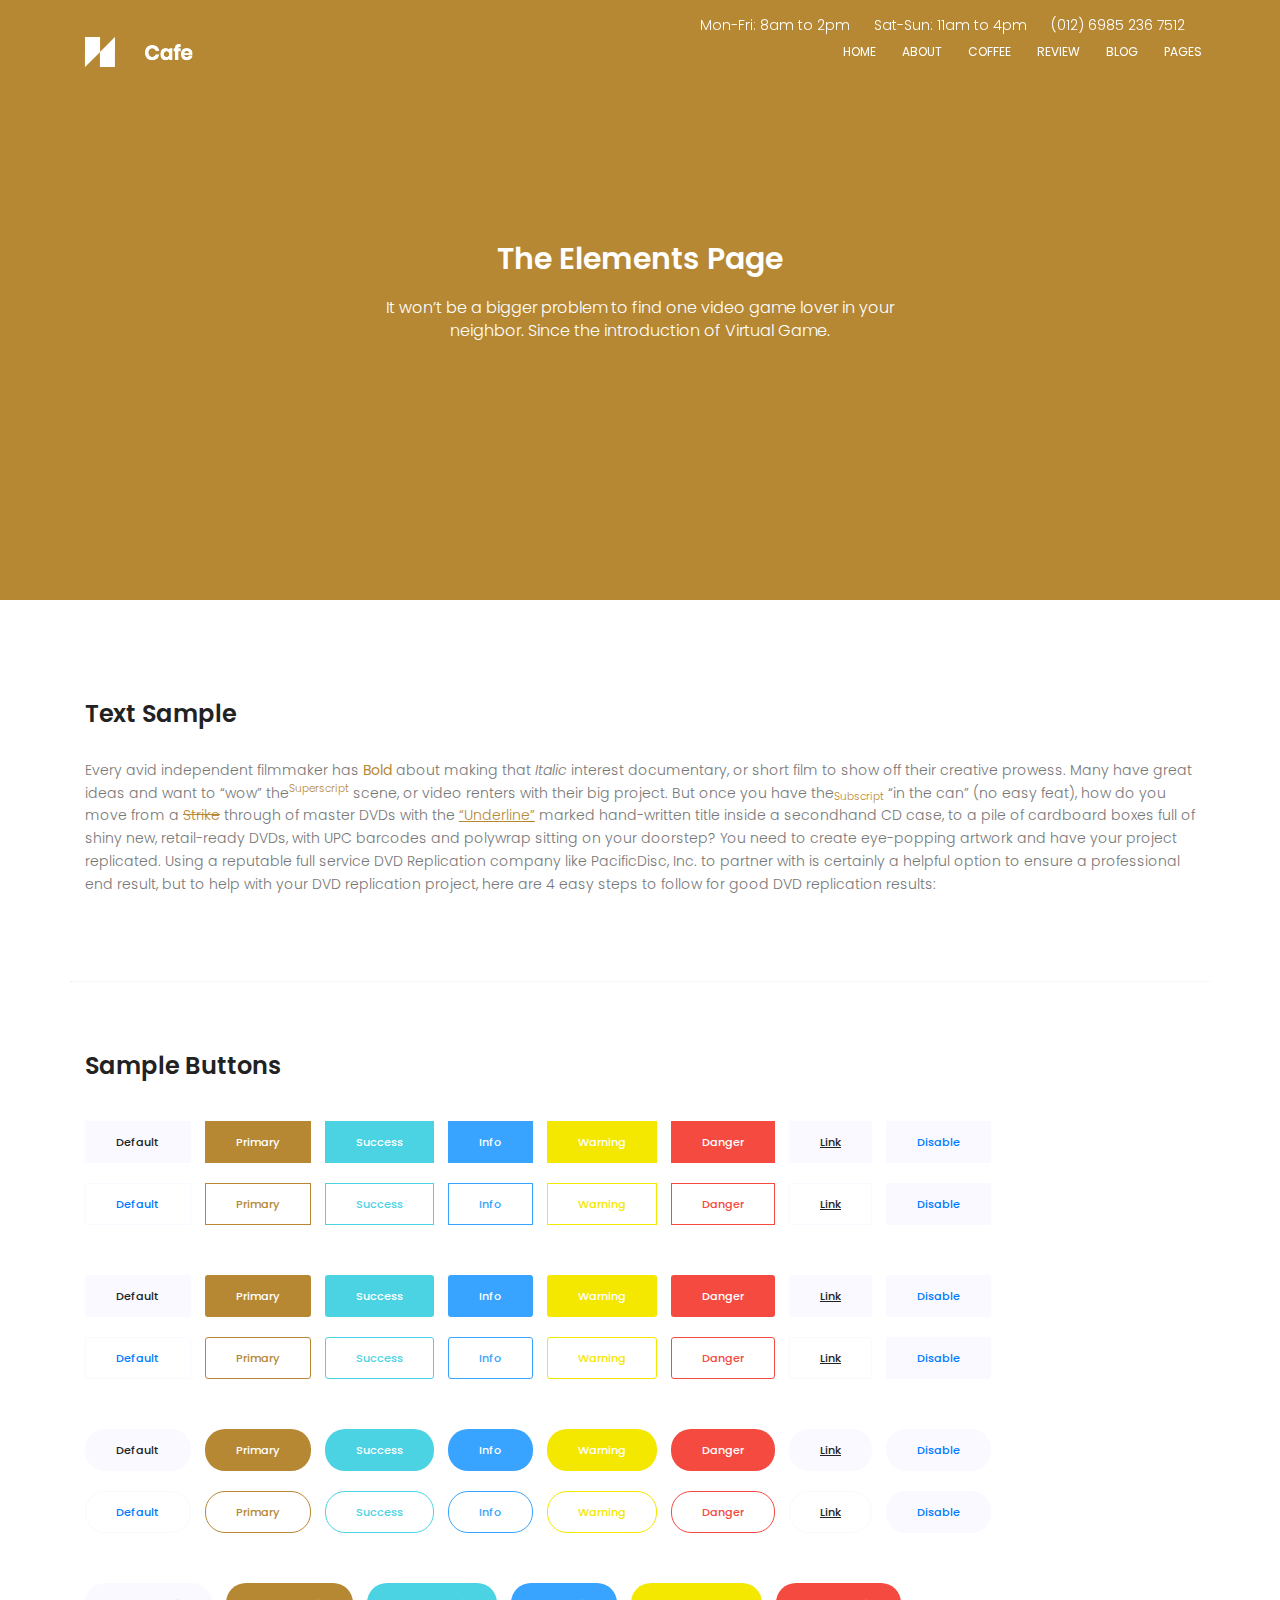
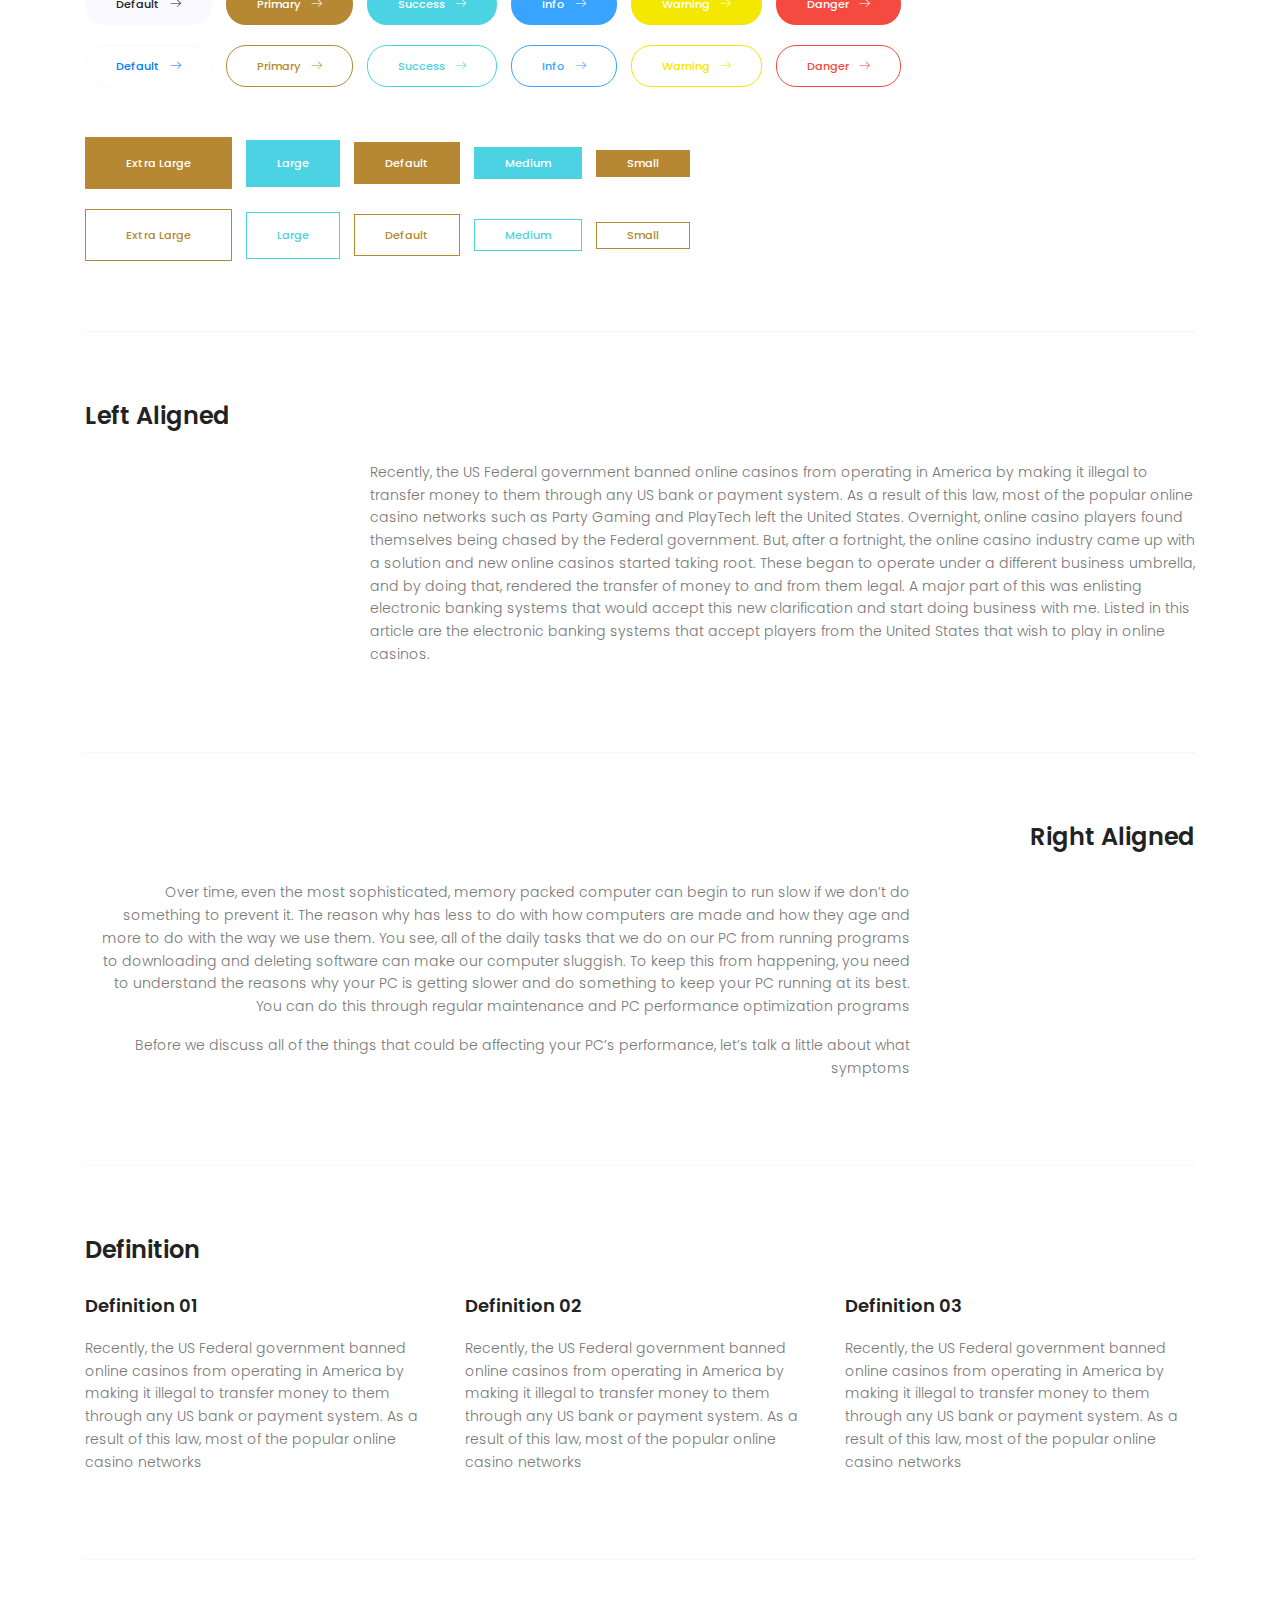
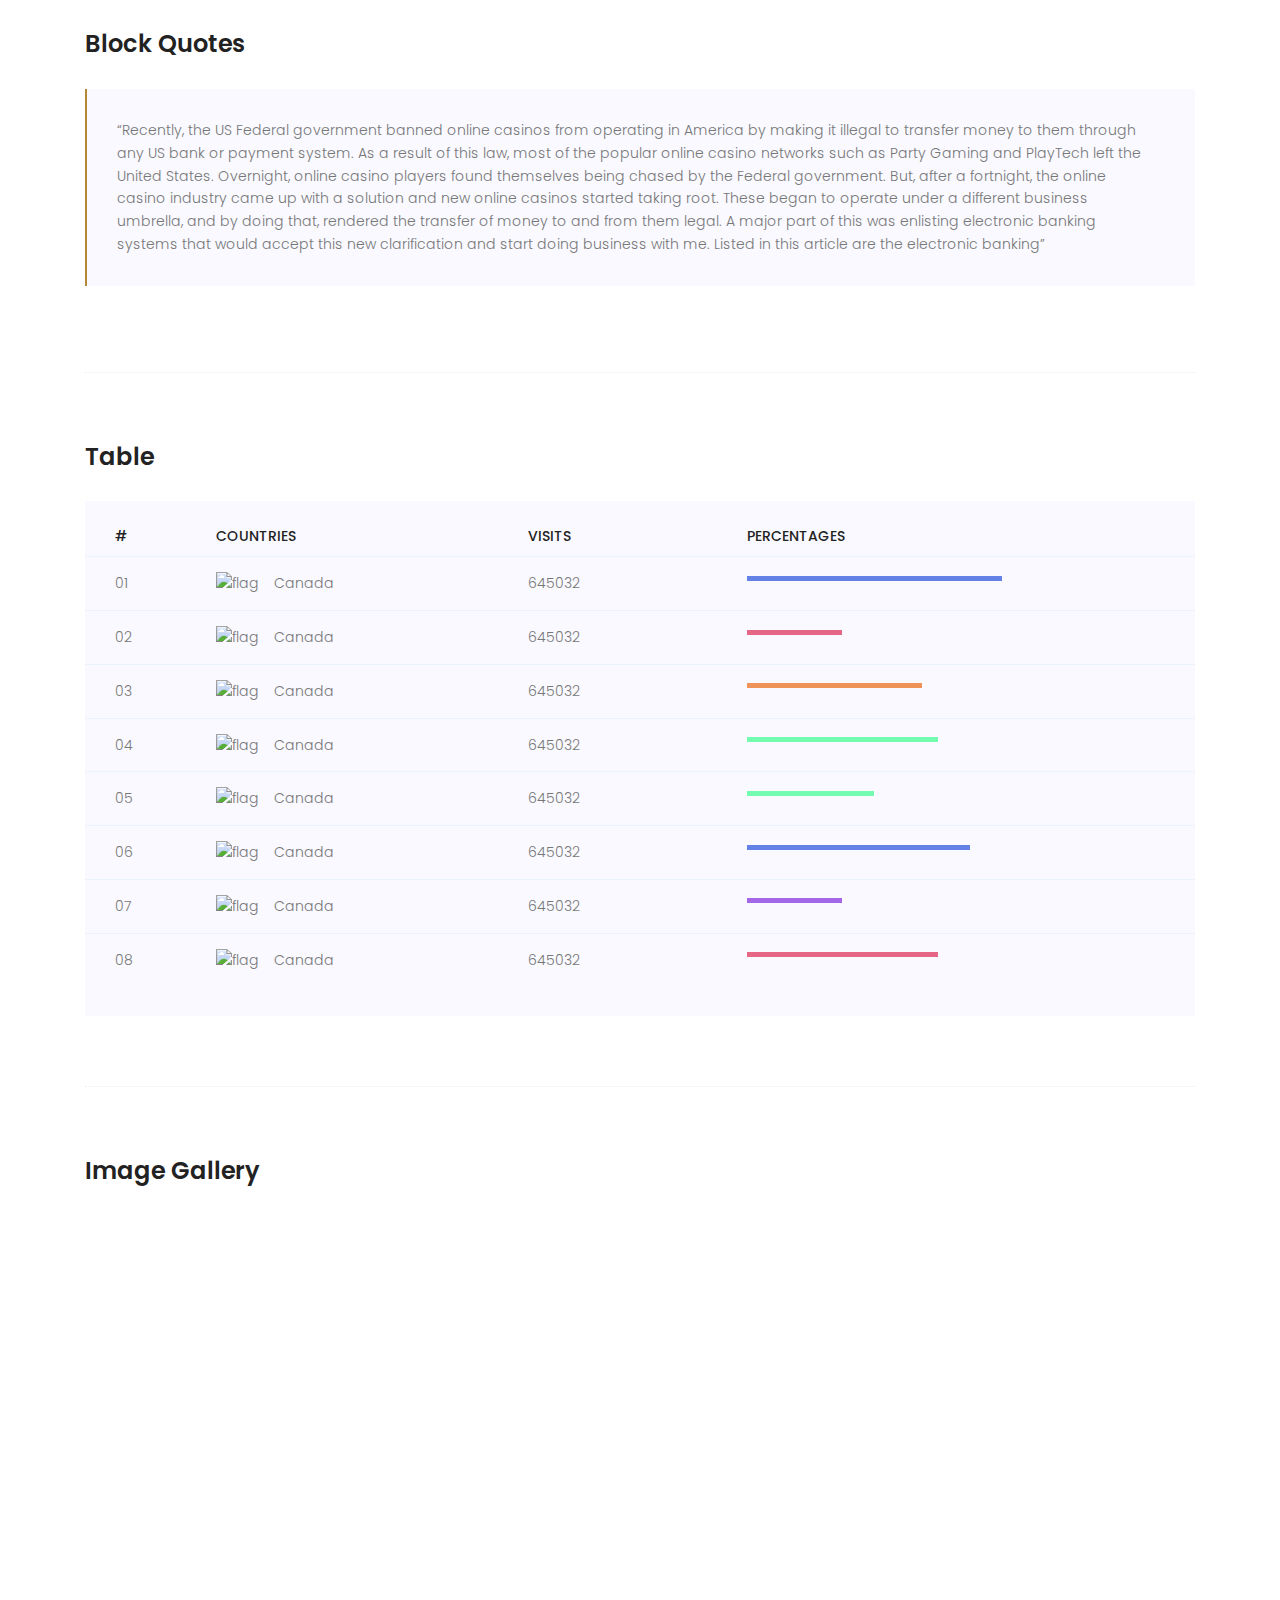
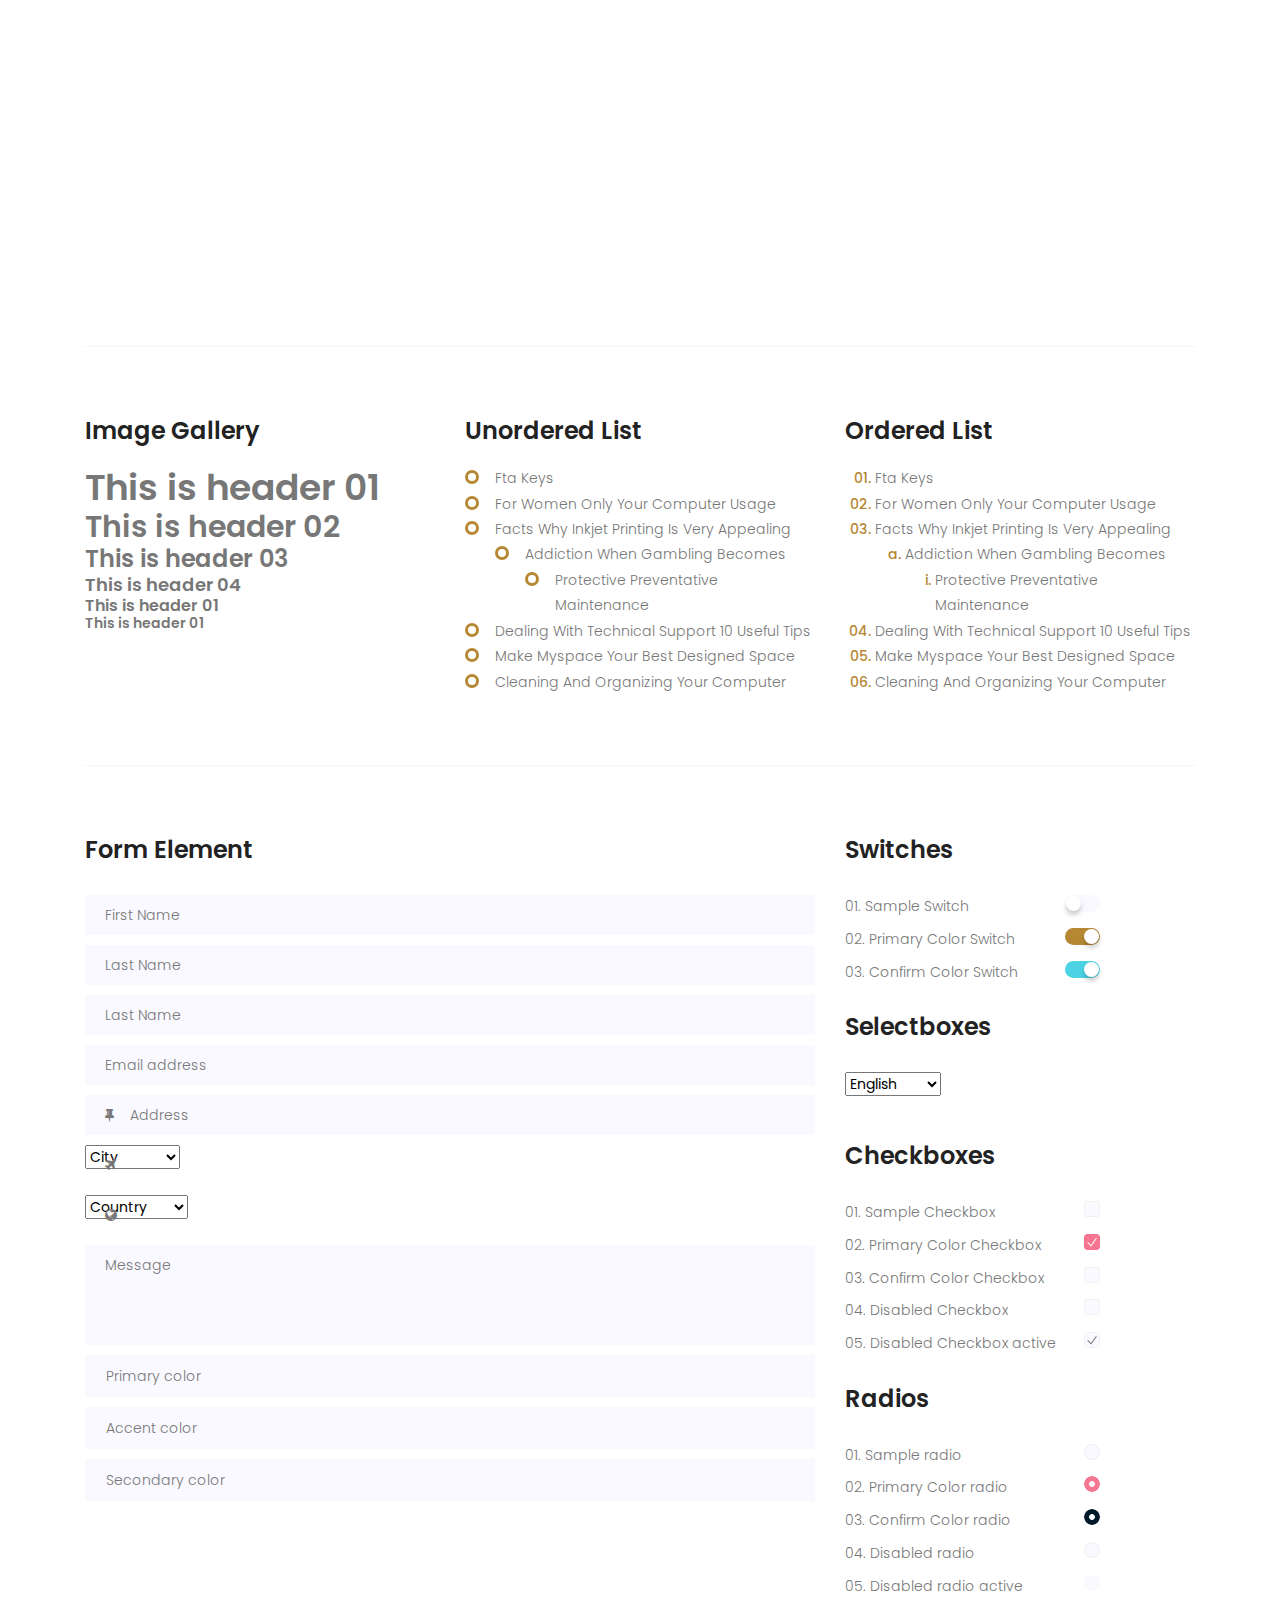
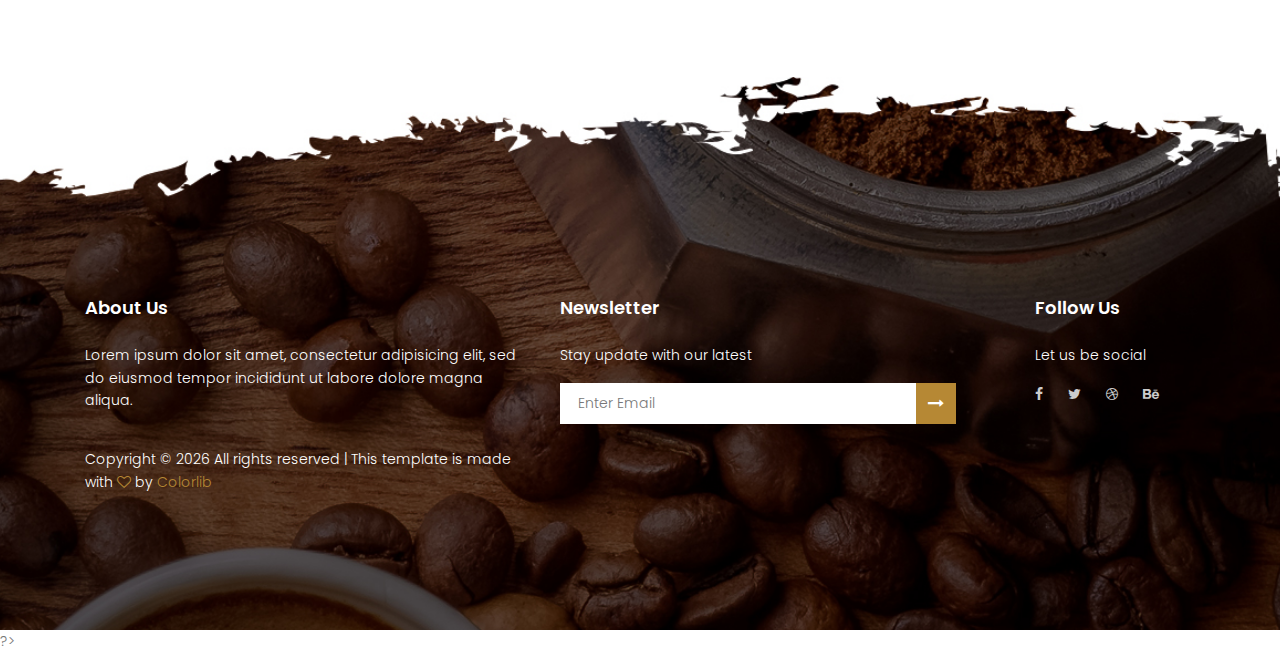
==== commit e3376f8e: "add update delete" ====
--- a/View/elements.html
+++ b/View/elements.html
@@ -1,692 +1,797 @@
-	<!DOCTYPE html>
-	<html lang="zxx" class="no-js">
-	<head>
-		<!-- Mobile Specific Meta -->
-		<meta name="viewport" content="width=device-width, initial-scale=1, shrink-to-fit=no">
-		<!-- Favicon-->
-		<link rel="shortcut icon" href="Assets/img/elements/fav.png">
-		<!-- Author Meta -->
-		<meta name="author" content="colorlib">
-		<!-- Meta Description -->
-		<meta name="description" content="">
-		<!-- Meta Keyword -->
-		<meta name="keywords" content="">
-		<!-- meta character set -->
-		<meta charset="UTF-8">
-		<!-- Site Title -->
-		<title>Coffee</title>
-
-		<link href="https://fonts.googleapis.com/css?family=Poppins:100,200,400,300,500,600,700" rel="stylesheet"> 
-			<!--
+<!DOCTYPE html>
+<html lang="zxx" class="no-js">
+
+<head>
+	<!-- Mobile Specific Meta -->
+	<meta name="viewport" content="width=device-width, initial-scale=1, shrink-to-fit=no">
+	<!-- Favicon-->
+	<link rel="shortcut icon" href="Assets/img/elements/fav.png">
+	<!-- Author Meta -->
+	<meta name="author" content="colorlib">
+	<!-- Meta Description -->
+	<meta name="description" content="">
+	<!-- Meta Keyword -->
+	<meta name="keywords" content="">
+	<!-- meta character set -->
+	<meta charset="UTF-8">
+	<!-- Site Title -->
+	<title>Coffee</title>
+
+	<link href="https://fonts.googleapis.com/css?family=Poppins:100,200,400,300,500,600,700" rel="stylesheet">
+	<!--
 			CSS
 			============================================= -->
-			<link rel="stylesheet" href="../Assets/css/linearicons.css">
-			<link rel="stylesheet" href="../Assets/css/owl.carousel.css">
-			<link rel="stylesheet" href="../Assets/css/font-awesome.min.css">
-			<link rel="stylesheet" href="../Assets/css/nice-select.css">			
-			<link rel="stylesheet" href="../Assets/css/magnific-popup.css">
-			<link rel="stylesheet" href="../Assets/css/bootstrap.css">
-			<link rel="stylesheet" href="../Assets/css/main.css">
-		</head>
-		<body>
-
-			  <header id="header" id="home">
-				<div class="header-top">
-		  			<div class="container">
-				  		<div class="row justify-content-end">
-				  			<div class="col-lg-6 col-sm-4 col-8 header-top-right no-padding">
-				  				<ul>
-				  					<li>
-				  						Mon-Fri: 8am to 2pm
-				  					</li>
-				  					<li>
-				  						Sat-Sun: 11am to 4pm
-				  					</li>
-				  					<li>
-				  						<a href="tel:(012) 6985 236 7512">(012) 6985 236 7512</a>
-				  					</li>				  					
-				  				</ul>
-				  			</div>
-				  		</div>			  					
-		  			</div>
-				</div>			  	
-			    <div class="container">
-			    	<div class="row align-items-center justify-content-between d-flex">
-				      <div id="logo">
-				        <a href="index.html"><img src="../Assets/img/logo.png" alt="" title="" /></a>
-				      </div>
-				      <nav id="nav-menu-container">
-				        <ul class="nav-menu">
-				          <li class="menu-active"><a href="index.html#home">Home</a></li>
-				          <li><a href="index.html#about">About</a></li>
-				          <li><a href="index.html#coffee">Coffee</a></li>
-				          <li><a href="index.html#review">Review</a></li>
-				          <li><a href="index.html#blog">Blog</a></li>
-				          <li class="menu-has-children"><a href="">Pages</a>
-				            <ul>
-				              <li><a href="generic.html">Generic</a></li>
-				              <li><a href="elements.html">Elements</a></li>
-				            </ul>
-				          </li>
-				        </ul>
-				      </nav><!-- #nav-menu-container -->		    		
-			    	</div>
-			    </div>
-			  </header><!-- #header -->
-
-			<!-- Start banner Area -->
-			<section class="generic-banner">				
-				<div class="container">
-					<div class="row height align-items-center justify-content-center">
-						<div class="col-lg-10">
-							<div class="generic-banner-content">
-								<h2 class="text-white">The Elements Page</h2>
-								<p class="text-white">It won’t be a bigger problem to find one video game lover in your <br> neighbor. Since the introduction of Virtual Game.</p>
-							</div>
-						</div>
-					</div>
-				</div>
-			</section>		
-			<!-- End banner Area -->
-			<!-- Start Sample Area -->
-			<section class="sample-text-area">
-				<div class="container">
-					<h3 class="text-heading">Text Sample</h3>
-					<p class="sample-text">
-						Every avid independent filmmaker has <b>Bold</b> about making that <i>Italic</i> interest documentary, or short film to show off their creative prowess. Many have great ideas and want to “wow” the<sup>Superscript</sup> scene, or video renters with their big project.  But once you have the<sub>Subscript</sub> “in the can” (no easy feat), how do you move from a <del>Strike</del> through of master DVDs with the <u>“Underline”</u> marked hand-written title inside a secondhand CD case, to a pile of cardboard boxes full of shiny new, retail-ready DVDs, with UPC barcodes and polywrap sitting on your doorstep?  You need to create eye-popping artwork and have your project replicated. Using a reputable full service DVD Replication company like PacificDisc, Inc. to partner with is certainly a helpful option to ensure a professional end result, but to help with your DVD replication project, here are 4 easy steps to follow for good DVD replication results: 
-
-					</p>
-				</div>
-			</section>
-			<!-- End Sample Area -->
-			<!-- Start Button -->
-			<section class="button-area">
-				<div class="container border-top-generic">
-					<h3 class="text-heading">Sample Buttons</h3>
-					<div class="button-group-area">
-						<a href="#" class="genric-btn default">Default</a>
-						<a href="#" class="genric-btn primary">Primary</a>
-						<a href="#" class="genric-btn success">Success</a>
-						<a href="#" class="genric-btn info">Info</a>
-						<a href="#" class="genric-btn warning">Warning</a>
-						<a href="#" class="genric-btn danger">Danger</a>
-						<a href="#" class="genric-btn link">Link</a>
-						<a href="#" class="genric-btn disable">Disable</a>
-					</div>
-					<div class="button-group-area mt-10">
-						<a href="#" class="genric-btn default-border">Default</a>
-						<a href="#" class="genric-btn primary-border">Primary</a>
-						<a href="#" class="genric-btn success-border">Success</a>
-						<a href="#" class="genric-btn info-border">Info</a>
-						<a href="#" class="genric-btn warning-border">Warning</a>
-						<a href="#" class="genric-btn danger-border">Danger</a>
-						<a href="#" class="genric-btn link-border">Link</a>
-						<a href="#" class="genric-btn disable">Disable</a>
-					</div>
-					<div class="button-group-area mt-40">
-						<a href="#" class="genric-btn default radius">Default</a>
-						<a href="#" class="genric-btn primary radius">Primary</a>
-						<a href="#" class="genric-btn success radius">Success</a>
-						<a href="#" class="genric-btn info radius">Info</a>
-						<a href="#" class="genric-btn warning radius">Warning</a>
-						<a href="#" class="genric-btn danger radius">Danger</a>
-						<a href="#" class="genric-btn link radius">Link</a>
-						<a href="#" class="genric-btn disable radius">Disable</a>
-					</div>
-					<div class="button-group-area mt-10">
-						<a href="#" class="genric-btn default-border radius">Default</a>
-						<a href="#" class="genric-btn primary-border radius">Primary</a>
-						<a href="#" class="genric-btn success-border radius">Success</a>
-						<a href="#" class="genric-btn info-border radius">Info</a>
-						<a href="#" class="genric-btn warning-border radius">Warning</a>
-						<a href="#" class="genric-btn danger-border radius">Danger</a>
-						<a href="#" class="genric-btn link-border radius">Link</a>
-						<a href="#" class="genric-btn disable radius">Disable</a>
-					</div>
-					<div class="button-group-area mt-40">
-						<a href="#" class="genric-btn default circle">Default</a>
-						<a href="#" class="genric-btn primary circle">Primary</a>
-						<a href="#" class="genric-btn success circle">Success</a>
-						<a href="#" class="genric-btn info circle">Info</a>
-						<a href="#" class="genric-btn warning circle">Warning</a>
-						<a href="#" class="genric-btn danger circle">Danger</a>
-						<a href="#" class="genric-btn link circle">Link</a>
-						<a href="#" class="genric-btn disable circle">Disable</a>
-					</div>
-					<div class="button-group-area mt-10">
-						<a href="#" class="genric-btn default-border circle">Default</a>
-						<a href="#" class="genric-btn primary-border circle">Primary</a>
-						<a href="#" class="genric-btn success-border circle">Success</a>
-						<a href="#" class="genric-btn info-border circle">Info</a>
-						<a href="#" class="genric-btn warning-border circle">Warning</a>
-						<a href="#" class="genric-btn danger-border circle">Danger</a>
-						<a href="#" class="genric-btn link-border circle">Link</a>
-						<a href="#" class="genric-btn disable circle">Disable</a>
-					</div>
-					<div class="button-group-area mt-40">
-						<a href="#" class="genric-btn default circle arrow">Default<span class="lnr lnr-arrow-right"></span></a>
-						<a href="#" class="genric-btn primary circle arrow">Primary<span class="lnr lnr-arrow-right"></span></a>
-						<a href="#" class="genric-btn success circle arrow">Success<span class="lnr lnr-arrow-right"></span></a>
-						<a href="#" class="genric-btn info circle arrow">Info<span class="lnr lnr-arrow-right"></span></a>
-						<a href="#" class="genric-btn warning circle arrow">Warning<span class="lnr lnr-arrow-right"></span></a>
-						<a href="#" class="genric-btn danger circle arrow">Danger<span class="lnr lnr-arrow-right"></span></a>
-					</div>
-					<div class="button-group-area mt-10">
-						<a href="#" class="genric-btn default-border circle arrow">Default<span class="lnr lnr-arrow-right"></span></a>
-						<a href="#" class="genric-btn primary-border circle arrow">Primary<span class="lnr lnr-arrow-right"></span></a>
-						<a href="#" class="genric-btn success-border circle arrow">Success<span class="lnr lnr-arrow-right"></span></a>
-						<a href="#" class="genric-btn info-border circle arrow">Info<span class="lnr lnr-arrow-right"></span></a>
-						<a href="#" class="genric-btn warning-border circle arrow">Warning<span class="lnr lnr-arrow-right"></span></a>
-						<a href="#" class="genric-btn danger-border circle arrow">Danger<span class="lnr lnr-arrow-right"></span></a>
-					</div>
-					<div class="button-group-area mt-40">
-						<a href="#" class="genric-btn primary e-large">Extra Large</a>
-						<a href="#" class="genric-btn success large">Large</a>
-						<a href="#" class="genric-btn primary">Default</a>
-						<a href="#" class="genric-btn success medium">Medium</a>
-						<a href="#" class="genric-btn primary small">Small</a>
-					</div>
-					<div class="button-group-area mt-10">
-						<a href="#" class="genric-btn primary-border e-large">Extra Large</a>
-						<a href="#" class="genric-btn success-border large">Large</a>
-						<a href="#" class="genric-btn primary-border">Default</a>
-						<a href="#" class="genric-btn success-border medium">Medium</a>
-						<a href="#" class="genric-btn primary-border small">Small</a>
-					</div>
-				</div>
-			</section>
-			<!-- End Button -->
-			<!-- Start Align Area -->
-			<div class="whole-wrap">
-				<div class="container">
-					<div class="section-top-border">
-						<h3 class="mb-30">Left Aligned</h3>
-						<div class="row">
-							<div class="col-md-3">
-								<img src="img/elements/d.jpg" alt="" class="img-fluid">
-							</div>
-							<div class="col-md-9 mt-sm-20">
-								<p>Recently, the US Federal government banned online casinos from operating in America by making it illegal to transfer money to them through any US bank or payment system. As a result of this law, most of the popular online casino networks such as Party Gaming and PlayTech left the United States. Overnight, online casino players found themselves being chased by the Federal government. But, after a fortnight, the online casino industry came up with a solution and new online casinos started taking root. These began to operate under a different business umbrella, and by doing that, rendered the transfer of money to and from them legal. A major part of this was enlisting electronic banking systems that would accept this new clarification and start doing business with me. Listed in this article are the electronic banking systems that accept players from the United States that wish to play in online casinos.</p>
-							</div>
-						</div>
-					</div>
-					<div class="section-top-border text-right">
-						<h3 class="mb-30">Right Aligned</h3>
-						<div class="row">
-							<div class="col-md-9">
-								<p class="text-right">Over time, even the most sophisticated, memory packed computer can begin to run slow if we don’t do something to prevent it. The reason why has less to do with how computers are made and how they age and more to do with the way we use them. You see, all of the daily tasks that we do on our PC from running programs to downloading and deleting software can make our computer sluggish. To keep this from happening, you need to understand the reasons why your PC is getting slower and do something to keep your PC running at its best. You can do this through regular maintenance and PC performance optimization programs</p>
-								<p class="text-right">Before we discuss all of the things that could be affecting your PC’s performance, let’s talk a little about what symptoms</p>
-							</div>
-							<div class="col-md-3">
-								<img src="img/elements/d.jpg" alt="" class="img-fluid">
-							</div>
-						</div>
-					</div>
-					<div class="section-top-border">
-						<h3 class="mb-30">Definition</h3>
-						<div class="row">
-							<div class="col-md-4">
-								<div class="single-defination">
-									<h4 class="mb-20">Definition 01</h4>
-									<p>Recently, the US Federal government banned online casinos from operating in America by making it illegal to transfer money to them through any US bank or payment system. As a result of this law, most of the popular online casino networks</p>
-								</div>
-							</div>
-							<div class="col-md-4">
-								<div class="single-defination">
-									<h4 class="mb-20">Definition 02</h4>
-									<p>Recently, the US Federal government banned online casinos from operating in America by making it illegal to transfer money to them through any US bank or payment system. As a result of this law, most of the popular online casino networks</p>
-								</div>
-							</div>
-							<div class="col-md-4">
-								<div class="single-defination">
-									<h4 class="mb-20">Definition 03</h4>
-									<p>Recently, the US Federal government banned online casinos from operating in America by making it illegal to transfer money to them through any US bank or payment system. As a result of this law, most of the popular online casino networks</p>
-								</div>
-							</div>
-						</div>
-					</div>
-					<div class="section-top-border">
-						<h3 class="mb-30">Block Quotes</h3>
-						<div class="row">
-							<div class="col-lg-12">
-								<blockquote class="generic-blockquote">
-									“Recently, the US Federal government banned online casinos from operating in America by making it illegal to transfer money to them through any US bank or payment system. As a result of this law, most of the popular online casino networks such as Party Gaming and PlayTech left the United States. Overnight, online casino players found themselves being chased by the Federal government. But, after a fortnight, the online casino industry came up with a solution and new online casinos started taking root. These began to operate under a different business umbrella, and by doing that, rendered the transfer of money to and from them legal. A major part of this was enlisting electronic banking systems that would accept this new clarification and start doing business with me. Listed in this article are the electronic banking” 
-								</blockquote>
-							</div>
-						</div>
-					</div>
-					<div class="section-top-border">
-						<h3 class="mb-30">Table</h3>
-						<div class="progress-table-wrap">
-							<div class="progress-table">
-								<div class="table-head">
-									<div class="serial">#</div>
-									<div class="country">Countries</div>
-									<div class="visit">Visits</div>
-									<div class="percentage">Percentages</div>
-								</div>
-								<div class="table-row">
-									<div class="serial">01</div>
-									<div class="country"> <img src="img/elements/f1.jpg" alt="flag">Canada</div>
-									<div class="visit">645032</div>
-									<div class="percentage">
-										<div class="progress">
-											<div class="progress-bar color-1" role="progressbar" style="width: 80%" aria-valuenow="80" aria-valuemin="0" aria-valuemax="100"></div>
-										</div>
-									</div>
-								</div>
-								<div class="table-row">
-									<div class="serial">02</div>
-									<div class="country"> <img src="img/elements/f2.jpg" alt="flag">Canada</div>
-									<div class="visit">645032</div>
-									<div class="percentage">
-										<div class="progress">
-											<div class="progress-bar color-2" role="progressbar" style="width: 30%" aria-valuenow="30" aria-valuemin="0" aria-valuemax="100"></div>
-										</div>
-									</div>
-								</div>
-								<div class="table-row">
-									<div class="serial">03</div>
-									<div class="country"> <img src="img/elements/f3.jpg" alt="flag">Canada</div>
-									<div class="visit">645032</div>
-									<div class="percentage">
-										<div class="progress">
-											<div class="progress-bar color-3" role="progressbar" style="width: 55%" aria-valuenow="55" aria-valuemin="0" aria-valuemax="100"></div>
-										</div>
-									</div>
-								</div>
-								<div class="table-row">
-									<div class="serial">04</div>
-									<div class="country"> <img src="img/elements/f4.jpg" alt="flag">Canada</div>
-									<div class="visit">645032</div>
-									<div class="percentage">
-										<div class="progress">
-											<div class="progress-bar color-4" role="progressbar" style="width: 60%" aria-valuenow="60" aria-valuemin="0" aria-valuemax="100"></div>
-										</div>
-									</div>
-								</div>
-								<div class="table-row">
-									<div class="serial">05</div>
-									<div class="country"> <img src="img/elements/f5.jpg" alt="flag">Canada</div>
-									<div class="visit">645032</div>
-									<div class="percentage">
-										<div class="progress">
-											<div class="progress-bar color-5" role="progressbar" style="width: 40%" aria-valuenow="40" aria-valuemin="0" aria-valuemax="100"></div>
-										</div>
-									</div>
-								</div>
-								<div class="table-row">
-									<div class="serial">06</div>
-									<div class="country"> <img src="img/elements/f6.jpg" alt="flag">Canada</div>
-									<div class="visit">645032</div>
-									<div class="percentage">
-										<div class="progress">
-											<div class="progress-bar color-6" role="progressbar" style="width: 70%" aria-valuenow="70" aria-valuemin="0" aria-valuemax="100"></div>
-										</div>
-									</div>
-								</div>
-								<div class="table-row">
-									<div class="serial">07</div>
-									<div class="country"> <img src="img/elements/f7.jpg" alt="flag">Canada</div>
-									<div class="visit">645032</div>
-									<div class="percentage">
-										<div class="progress">
-											<div class="progress-bar color-7" role="progressbar" style="width: 30%" aria-valuenow="30" aria-valuemin="0" aria-valuemax="100"></div>
-										</div>
-									</div>
-								</div>
-								<div class="table-row">
-									<div class="serial">08</div>
-									<div class="country"> <img src="img/elements/f8.jpg" alt="flag">Canada</div>
-									<div class="visit">645032</div>
-									<div class="percentage">
-										<div class="progress">
-											<div class="progress-bar color-8" role="progressbar" style="width: 60%" aria-valuenow="60" aria-valuemin="0" aria-valuemax="100"></div>
-										</div>
-									</div>
-								</div>
-							</div>
-						</div>
-					</div>
-					<div class="section-top-border">
-						<h3>Image Gallery</h3>
-						<div class="row gallery-item">
-							<div class="col-md-4">
-								<a href="img/elements/g1.jpg" class="img-pop-up"><div class="single-gallery-image" style="background: url(img/elements/g1.jpg);"></div></a>
-							</div>
-							<div class="col-md-4">
-								<a href="img/elements/g2.jpg" class="img-pop-up"><div class="single-gallery-image" style="background: url(img/elements/g2.jpg);"></div></a>
-							</div>
-							<div class="col-md-4">
-								<a href="img/elements/g3.jpg" class="img-pop-up"><div class="single-gallery-image" style="background: url(img/elements/g3.jpg);"></div></a>
-							</div>
-							<div class="col-md-6">
-								<a href="img/elements/g4.jpg" class="img-pop-up"><div class="single-gallery-image" style="background: url(img/elements/g4.jpg);"></div></a>
-							</div>
-							<div class="col-md-6">
-								<a href="img/elements/g5.jpg" class="img-pop-up"><div class="single-gallery-image" style="background: url(img/elements/g5.jpg);"></div></a>
-							</div>
-							<div class="col-md-4">
-								<a href="img/elements/g6.jpg" class="img-pop-up"><div class="single-gallery-image" style="background: url(img/elements/g6.jpg);"></div></a>
-							</div>
-							<div class="col-md-4">
-								<a href="img/elements/g7.jpg" class="img-pop-up"><div class="single-gallery-image" style="background: url(img/elements/g7.jpg);"></div></a>
-							</div>
-							<div class="col-md-4">
-								<a href="img/elements/g8.jpg" class="img-pop-up"><div class="single-gallery-image" style="background: url(img/elements/g8.jpg);"></div></a>
-							</div>
-						</div>
-					</div>
-					<div class="section-top-border">
-						<div class="row">
-							<div class="col-md-4">
-								<h3 class="mb-20">Image Gallery</h3>
-								<div class="typography">
-									<h1>This is header 01</h1>
-									<h2>This is header 02</h2>
-									<h3>This is header 03</h3>
-									<h4>This is header 04</h4>
-									<h5>This is header 01</h5>
-									<h6>This is header 01</h6>
-								</div>
-							</div>
-							<div class="col-md-4 mt-sm-30">
-								<h3 class="mb-20">Unordered List</h3>
-								<div class="">
-									<ul class="unordered-list">
-										<li>Fta Keys</li>
-										<li>For Women Only Your Computer Usage</li>
-										<li>Facts Why Inkjet Printing Is Very Appealing
+	<link rel="stylesheet" href="../Assets/css/linearicons.css">
+	<link rel="stylesheet" href="../Assets/css/owl.carousel.css">
+	<link rel="stylesheet" href="../Assets/css/font-awesome.min.css">
+	<link rel="stylesheet" href="../Assets/css/nice-select.css">
+	<link rel="stylesheet" href="../Assets/css/magnific-popup.css">
+	<link rel="stylesheet" href="../Assets/css/bootstrap.css">
+	<link rel="stylesheet" href="../Assets/css/main.css">
+</head>
+
+<body>
+	<header id="header" id="home">
+		<div class="header-top">
+			<div class="container">
+				<div class="row justify-content-end">
+					<div class="col-lg-6 col-sm-4 col-8 header-top-right no-padding">
+						<ul>
+							<li>
+								Mon-Fri: 8am to 2pm
+							</li>
+							<li>
+								Sat-Sun: 11am to 4pm
+							</li>
+							<li>
+								<a href="tel:(012) 6985 236 7512">(012) 6985 236 7512</a>
+							</li>
+						</ul>
+					</div>
+				</div>
+			</div>
+		</div>
+		<div class="container">
+			<div class="row align-items-center justify-content-between d-flex">
+				<div id="logo">
+					<a href="index.html"><img src="../Assets/img/logo.png" alt="" title="" /></a>
+				</div>
+				<nav id="nav-menu-container">
+					<ul class="nav-menu">
+						<li class="menu-active"><a href="index.html#home">Home</a></li>
+						<li><a href="index.html#about">About</a></li>
+						<li><a href="index.html#coffee">Coffee</a></li>
+						<li><a href="index.html#review">Review</a></li>
+						<li><a href="index.html#blog">Blog</a></li>
+						<li class="menu-has-children"><a href="">Pages</a>
+							<ul>
+								<li><a href="generic.html">Generic</a></li>
+								<li><a href="elements.html">Elements</a></li>
+							</ul>
+						</li>
+					</ul>
+				</nav><!-- #nav-menu-container -->
+			</div>
+		</div>
+	</header><!-- #header -->
+
+	<!-- Start banner Area -->
+	<section class="generic-banner">
+		<div class="container">
+			<div class="row height align-items-center justify-content-center">
+				<div class="col-lg-10">
+					<div class="generic-banner-content">
+						<h2 class="text-white">The Elements Page</h2>
+						<p class="text-white">It won’t be a bigger problem to find one video game lover in your <br>
+							neighbor. Since the introduction of Virtual Game.</p>
+					</div>
+				</div>
+			</div>
+		</div>
+	</section>
+	<!-- End banner Area -->
+	<!-- Start Sample Area -->
+	<section class="sample-text-area">
+		<div class="container">
+			<h3 class="text-heading">Text Sample</h3>
+			<p class="sample-text">
+				Every avid independent filmmaker has <b>Bold</b> about making that <i>Italic</i> interest documentary,
+				or short film to show off their creative prowess. Many have great ideas and want to “wow”
+				the<sup>Superscript</sup> scene, or video renters with their big project. But once you have
+				the<sub>Subscript</sub> “in the can” (no easy feat), how do you move from a <del>Strike</del> through of
+				master DVDs with the <u>“Underline”</u> marked hand-written title inside a secondhand CD case, to a pile
+				of cardboard boxes full of shiny new, retail-ready DVDs, with UPC barcodes and polywrap sitting on your
+				doorstep? You need to create eye-popping artwork and have your project replicated. Using a reputable
+				full service DVD Replication company like PacificDisc, Inc. to partner with is certainly a helpful
+				option to ensure a professional end result, but to help with your DVD replication project, here are 4
+				easy steps to follow for good DVD replication results:
+
+			</p>
+		</div>
+	</section>
+	<!-- End Sample Area -->
+	<!-- Start Button -->
+	<section class="button-area">
+		<div class="container border-top-generic">
+			<h3 class="text-heading">Sample Buttons</h3>
+			<div class="button-group-area">
+				<a href="#" class="genric-btn default">Default</a>
+				<a href="#" class="genric-btn primary">Primary</a>
+				<a href="#" class="genric-btn success">Success</a>
+				<a href="#" class="genric-btn info">Info</a>
+				<a href="#" class="genric-btn warning">Warning</a>
+				<a href="#" class="genric-btn danger">Danger</a>
+				<a href="#" class="genric-btn link">Link</a>
+				<a href="#" class="genric-btn disable">Disable</a>
+			</div>
+			<div class="button-group-area mt-10">
+				<a href="#" class="genric-btn default-border">Default</a>
+				<a href="#" class="genric-btn primary-border">Primary</a>
+				<a href="#" class="genric-btn success-border">Success</a>
+				<a href="#" class="genric-btn info-border">Info</a>
+				<a href="#" class="genric-btn warning-border">Warning</a>
+				<a href="#" class="genric-btn danger-border">Danger</a>
+				<a href="#" class="genric-btn link-border">Link</a>
+				<a href="#" class="genric-btn disable">Disable</a>
+			</div>
+			<div class="button-group-area mt-40">
+				<a href="#" class="genric-btn default radius">Default</a>
+				<a href="#" class="genric-btn primary radius">Primary</a>
+				<a href="#" class="genric-btn success radius">Success</a>
+				<a href="#" class="genric-btn info radius">Info</a>
+				<a href="#" class="genric-btn warning radius">Warning</a>
+				<a href="#" class="genric-btn danger radius">Danger</a>
+				<a href="#" class="genric-btn link radius">Link</a>
+				<a href="#" class="genric-btn disable radius">Disable</a>
+			</div>
+			<div class="button-group-area mt-10">
+				<a href="#" class="genric-btn default-border radius">Default</a>
+				<a href="#" class="genric-btn primary-border radius">Primary</a>
+				<a href="#" class="genric-btn success-border radius">Success</a>
+				<a href="#" class="genric-btn info-border radius">Info</a>
+				<a href="#" class="genric-btn warning-border radius">Warning</a>
+				<a href="#" class="genric-btn danger-border radius">Danger</a>
+				<a href="#" class="genric-btn link-border radius">Link</a>
+				<a href="#" class="genric-btn disable radius">Disable</a>
+			</div>
+			<div class="button-group-area mt-40">
+				<a href="#" class="genric-btn default circle">Default</a>
+				<a href="#" class="genric-btn primary circle">Primary</a>
+				<a href="#" class="genric-btn success circle">Success</a>
+				<a href="#" class="genric-btn info circle">Info</a>
+				<a href="#" class="genric-btn warning circle">Warning</a>
+				<a href="#" class="genric-btn danger circle">Danger</a>
+				<a href="#" class="genric-btn link circle">Link</a>
+				<a href="#" class="genric-btn disable circle">Disable</a>
+			</div>
+			<div class="button-group-area mt-10">
+				<a href="#" class="genric-btn default-border circle">Default</a>
+				<a href="#" class="genric-btn primary-border circle">Primary</a>
+				<a href="#" class="genric-btn success-border circle">Success</a>
+				<a href="#" class="genric-btn info-border circle">Info</a>
+				<a href="#" class="genric-btn warning-border circle">Warning</a>
+				<a href="#" class="genric-btn danger-border circle">Danger</a>
+				<a href="#" class="genric-btn link-border circle">Link</a>
+				<a href="#" class="genric-btn disable circle">Disable</a>
+			</div>
+			<div class="button-group-area mt-40">
+				<a href="#" class="genric-btn default circle arrow">Default<span class="lnr lnr-arrow-right"></span></a>
+				<a href="#" class="genric-btn primary circle arrow">Primary<span class="lnr lnr-arrow-right"></span></a>
+				<a href="#" class="genric-btn success circle arrow">Success<span class="lnr lnr-arrow-right"></span></a>
+				<a href="#" class="genric-btn info circle arrow">Info<span class="lnr lnr-arrow-right"></span></a>
+				<a href="#" class="genric-btn warning circle arrow">Warning<span class="lnr lnr-arrow-right"></span></a>
+				<a href="#" class="genric-btn danger circle arrow">Danger<span class="lnr lnr-arrow-right"></span></a>
+			</div>
+			<div class="button-group-area mt-10">
+				<a href="#" class="genric-btn default-border circle arrow">Default<span
+						class="lnr lnr-arrow-right"></span></a>
+				<a href="#" class="genric-btn primary-border circle arrow">Primary<span
+						class="lnr lnr-arrow-right"></span></a>
+				<a href="#" class="genric-btn success-border circle arrow">Success<span
+						class="lnr lnr-arrow-right"></span></a>
+				<a href="#" class="genric-btn info-border circle arrow">Info<span
+						class="lnr lnr-arrow-right"></span></a>
+				<a href="#" class="genric-btn warning-border circle arrow">Warning<span
+						class="lnr lnr-arrow-right"></span></a>
+				<a href="#" class="genric-btn danger-border circle arrow">Danger<span
+						class="lnr lnr-arrow-right"></span></a>
+			</div>
+			<div class="button-group-area mt-40">
+				<a href="#" class="genric-btn primary e-large">Extra Large</a>
+				<a href="#" class="genric-btn success large">Large</a>
+				<a href="#" class="genric-btn primary">Default</a>
+				<a href="#" class="genric-btn success medium">Medium</a>
+				<a href="#" class="genric-btn primary small">Small</a>
+			</div>
+			<div class="button-group-area mt-10">
+				<a href="#" class="genric-btn primary-border e-large">Extra Large</a>
+				<a href="#" class="genric-btn success-border large">Large</a>
+				<a href="#" class="genric-btn primary-border">Default</a>
+				<a href="#" class="genric-btn success-border medium">Medium</a>
+				<a href="#" class="genric-btn primary-border small">Small</a>
+			</div>
+		</div>
+	</section>
+	<!-- End Button -->
+	<!-- Start Align Area -->
+	<div class="whole-wrap">
+		<div class="container">
+			<div class="section-top-border">
+				<h3 class="mb-30">Left Aligned</h3>
+				<div class="row">
+					<div class="col-md-3">
+						<img src="img/elements/d.jpg" alt="" class="img-fluid">
+					</div>
+					<div class="col-md-9 mt-sm-20">
+						<p>Recently, the US Federal government banned online casinos from operating in America by making
+							it illegal to transfer money to them through any US bank or payment system. As a result of
+							this law, most of the popular online casino networks such as Party Gaming and PlayTech left
+							the United States. Overnight, online casino players found themselves being chased by the
+							Federal government. But, after a fortnight, the online casino industry came up with a
+							solution and new online casinos started taking root. These began to operate under a
+							different business umbrella, and by doing that, rendered the transfer of money to and from
+							them legal. A major part of this was enlisting electronic banking systems that would accept
+							this new clarification and start doing business with me. Listed in this article are the
+							electronic banking systems that accept players from the United States that wish to play in
+							online casinos.</p>
+					</div>
+				</div>
+			</div>
+			<div class="section-top-border text-right">
+				<h3 class="mb-30">Right Aligned</h3>
+				<div class="row">
+					<div class="col-md-9">
+						<p class="text-right">Over time, even the most sophisticated, memory packed computer can begin
+							to run slow if we don’t do something to prevent it. The reason why has less to do with how
+							computers are made and how they age and more to do with the way we use them. You see, all of
+							the daily tasks that we do on our PC from running programs to downloading and deleting
+							software can make our computer sluggish. To keep this from happening, you need to understand
+							the reasons why your PC is getting slower and do something to keep your PC running at its
+							best. You can do this through regular maintenance and PC performance optimization programs
+						</p>
+						<p class="text-right">Before we discuss all of the things that could be affecting your PC’s
+							performance, let’s talk a little about what symptoms</p>
+					</div>
+					<div class="col-md-3">
+						<img src="img/elements/d.jpg" alt="" class="img-fluid">
+					</div>
+				</div>
+			</div>
+			<div class="section-top-border">
+				<h3 class="mb-30">Definition</h3>
+				<div class="row">
+					<div class="col-md-4">
+						<div class="single-defination">
+							<h4 class="mb-20">Definition 01</h4>
+							<p>Recently, the US Federal government banned online casinos from operating in America by
+								making it illegal to transfer money to them through any US bank or payment system. As a
+								result of this law, most of the popular online casino networks</p>
+						</div>
+					</div>
+					<div class="col-md-4">
+						<div class="single-defination">
+							<h4 class="mb-20">Definition 02</h4>
+							<p>Recently, the US Federal government banned online casinos from operating in America by
+								making it illegal to transfer money to them through any US bank or payment system. As a
+								result of this law, most of the popular online casino networks</p>
+						</div>
+					</div>
+					<div class="col-md-4">
+						<div class="single-defination">
+							<h4 class="mb-20">Definition 03</h4>
+							<p>Recently, the US Federal government banned online casinos from operating in America by
+								making it illegal to transfer money to them through any US bank or payment system. As a
+								result of this law, most of the popular online casino networks</p>
+						</div>
+					</div>
+				</div>
+			</div>
+			<div class="section-top-border">
+				<h3 class="mb-30">Block Quotes</h3>
+				<div class="row">
+					<div class="col-lg-12">
+						<blockquote class="generic-blockquote">
+							“Recently, the US Federal government banned online casinos from operating in America by
+							making it illegal to transfer money to them through any US bank or payment system. As a
+							result of this law, most of the popular online casino networks such as Party Gaming and
+							PlayTech left the United States. Overnight, online casino players found themselves being
+							chased by the Federal government. But, after a fortnight, the online casino industry came up
+							with a solution and new online casinos started taking root. These began to operate under a
+							different business umbrella, and by doing that, rendered the transfer of money to and from
+							them legal. A major part of this was enlisting electronic banking systems that would accept
+							this new clarification and start doing business with me. Listed in this article are the
+							electronic banking”
+						</blockquote>
+					</div>
+				</div>
+			</div>
+			<div class="section-top-border">
+				<h3 class="mb-30">Table</h3>
+				<div class="progress-table-wrap">
+					<div class="progress-table">
+						<div class="table-head">
+							<div class="serial">#</div>
+							<div class="country">Countries</div>
+							<div class="visit">Visits</div>
+							<div class="percentage">Percentages</div>
+						</div>
+						<div class="table-row">
+							<div class="serial">01</div>
+							<div class="country"> <img src="img/elements/f1.jpg" alt="flag">Canada</div>
+							<div class="visit">645032</div>
+							<div class="percentage">
+								<div class="progress">
+									<div class="progress-bar color-1" role="progressbar" style="width: 80%"
+										aria-valuenow="80" aria-valuemin="0" aria-valuemax="100"></div>
+								</div>
+							</div>
+						</div>
+						<div class="table-row">
+							<div class="serial">02</div>
+							<div class="country"> <img src="img/elements/f2.jpg" alt="flag">Canada</div>
+							<div class="visit">645032</div>
+							<div class="percentage">
+								<div class="progress">
+									<div class="progress-bar color-2" role="progressbar" style="width: 30%"
+										aria-valuenow="30" aria-valuemin="0" aria-valuemax="100"></div>
+								</div>
+							</div>
+						</div>
+						<div class="table-row">
+							<div class="serial">03</div>
+							<div class="country"> <img src="img/elements/f3.jpg" alt="flag">Canada</div>
+							<div class="visit">645032</div>
+							<div class="percentage">
+								<div class="progress">
+									<div class="progress-bar color-3" role="progressbar" style="width: 55%"
+										aria-valuenow="55" aria-valuemin="0" aria-valuemax="100"></div>
+								</div>
+							</div>
+						</div>
+						<div class="table-row">
+							<div class="serial">04</div>
+							<div class="country"> <img src="img/elements/f4.jpg" alt="flag">Canada</div>
+							<div class="visit">645032</div>
+							<div class="percentage">
+								<div class="progress">
+									<div class="progress-bar color-4" role="progressbar" style="width: 60%"
+										aria-valuenow="60" aria-valuemin="0" aria-valuemax="100"></div>
+								</div>
+							</div>
+						</div>
+						<div class="table-row">
+							<div class="serial">05</div>
+							<div class="country"> <img src="img/elements/f5.jpg" alt="flag">Canada</div>
+							<div class="visit">645032</div>
+							<div class="percentage">
+								<div class="progress">
+									<div class="progress-bar color-5" role="progressbar" style="width: 40%"
+										aria-valuenow="40" aria-valuemin="0" aria-valuemax="100"></div>
+								</div>
+							</div>
+						</div>
+						<div class="table-row">
+							<div class="serial">06</div>
+							<div class="country"> <img src="img/elements/f6.jpg" alt="flag">Canada</div>
+							<div class="visit">645032</div>
+							<div class="percentage">
+								<div class="progress">
+									<div class="progress-bar color-6" role="progressbar" style="width: 70%"
+										aria-valuenow="70" aria-valuemin="0" aria-valuemax="100"></div>
+								</div>
+							</div>
+						</div>
+						<div class="table-row">
+							<div class="serial">07</div>
+							<div class="country"> <img src="img/elements/f7.jpg" alt="flag">Canada</div>
+							<div class="visit">645032</div>
+							<div class="percentage">
+								<div class="progress">
+									<div class="progress-bar color-7" role="progressbar" style="width: 30%"
+										aria-valuenow="30" aria-valuemin="0" aria-valuemax="100"></div>
+								</div>
+							</div>
+						</div>
+						<div class="table-row">
+							<div class="serial">08</div>
+							<div class="country"> <img src="img/elements/f8.jpg" alt="flag">Canada</div>
+							<div class="visit">645032</div>
+							<div class="percentage">
+								<div class="progress">
+									<div class="progress-bar color-8" role="progressbar" style="width: 60%"
+										aria-valuenow="60" aria-valuemin="0" aria-valuemax="100"></div>
+								</div>
+							</div>
+						</div>
+					</div>
+				</div>
+			</div>
+			<div class="section-top-border">
+				<h3>Image Gallery</h3>
+				<div class="row gallery-item">
+					<div class="col-md-4">
+						<a href="img/elements/g1.jpg" class="img-pop-up">
+							<div class="single-gallery-image" style="background: url(img/elements/g1.jpg);"></div>
+						</a>
+					</div>
+					<div class="col-md-4">
+						<a href="img/elements/g2.jpg" class="img-pop-up">
+							<div class="single-gallery-image" style="background: url(img/elements/g2.jpg);"></div>
+						</a>
+					</div>
+					<div class="col-md-4">
+						<a href="img/elements/g3.jpg" class="img-pop-up">
+							<div class="single-gallery-image" style="background: url(img/elements/g3.jpg);"></div>
+						</a>
+					</div>
+					<div class="col-md-6">
+						<a href="img/elements/g4.jpg" class="img-pop-up">
+							<div class="single-gallery-image" style="background: url(img/elements/g4.jpg);"></div>
+						</a>
+					</div>
+					<div class="col-md-6">
+						<a href="img/elements/g5.jpg" class="img-pop-up">
+							<div class="single-gallery-image" style="background: url(img/elements/g5.jpg);"></div>
+						</a>
+					</div>
+					<div class="col-md-4">
+						<a href="img/elements/g6.jpg" class="img-pop-up">
+							<div class="single-gallery-image" style="background: url(img/elements/g6.jpg);"></div>
+						</a>
+					</div>
+					<div class="col-md-4">
+						<a href="img/elements/g7.jpg" class="img-pop-up">
+							<div class="single-gallery-image" style="background: url(img/elements/g7.jpg);"></div>
+						</a>
+					</div>
+					<div class="col-md-4">
+						<a href="img/elements/g8.jpg" class="img-pop-up">
+							<div class="single-gallery-image" style="background: url(img/elements/g8.jpg);"></div>
+						</a>
+					</div>
+				</div>
+			</div>
+			<div class="section-top-border">
+				<div class="row">
+					<div class="col-md-4">
+						<h3 class="mb-20">Image Gallery</h3>
+						<div class="typography">
+							<h1>This is header 01</h1>
+							<h2>This is header 02</h2>
+							<h3>This is header 03</h3>
+							<h4>This is header 04</h4>
+							<h5>This is header 01</h5>
+							<h6>This is header 01</h6>
+						</div>
+					</div>
+					<div class="col-md-4 mt-sm-30">
+						<h3 class="mb-20">Unordered List</h3>
+						<div class="">
+							<ul class="unordered-list">
+								<li>Fta Keys</li>
+								<li>For Women Only Your Computer Usage</li>
+								<li>Facts Why Inkjet Printing Is Very Appealing
+									<ul>
+										<li>Addiction When Gambling Becomes
 											<ul>
-												<li>Addiction When Gambling Becomes
-													<ul>
-														<li>Protective Preventative Maintenance</li>
-													</ul>
-												</li>
+												<li>Protective Preventative Maintenance</li>
 											</ul>
 										</li>
-										<li>Dealing With Technical Support 10 Useful Tips</li>
-										<li>Make Myspace Your Best Designed Space</li>
-										<li>Cleaning And Organizing Your Computer</li>
 									</ul>
-								</div>
-							</div>
-							<div class="col-md-4 mt-sm-30">
-								<h3 class="mb-20">Ordered List</h3>
-								<div class="">
-									<ol class="ordered-list">
-										<li><span>Fta Keys</span></li>
-										<li><span>For Women Only Your Computer Usage</span></li>
-										<li><span>Facts Why Inkjet Printing Is Very Appealing</span>
-											<ol class="ordered-list-alpha">
-												<li><span>Addiction When Gambling Becomes</span>
-													<ol class="ordered-list-roman">
-														<li><span>Protective Preventative Maintenance</span></li>
-													</ol>
-												</li>
+								</li>
+								<li>Dealing With Technical Support 10 Useful Tips</li>
+								<li>Make Myspace Your Best Designed Space</li>
+								<li>Cleaning And Organizing Your Computer</li>
+							</ul>
+						</div>
+					</div>
+					<div class="col-md-4 mt-sm-30">
+						<h3 class="mb-20">Ordered List</h3>
+						<div class="">
+							<ol class="ordered-list">
+								<li><span>Fta Keys</span></li>
+								<li><span>For Women Only Your Computer Usage</span></li>
+								<li><span>Facts Why Inkjet Printing Is Very Appealing</span>
+									<ol class="ordered-list-alpha">
+										<li><span>Addiction When Gambling Becomes</span>
+											<ol class="ordered-list-roman">
+												<li><span>Protective Preventative Maintenance</span></li>
 											</ol>
 										</li>
-										<li><span>Dealing With Technical Support 10 Useful Tips</span></li>
-										<li><span>Make Myspace Your Best Designed Space</span></li>
-										<li><span>Cleaning And Organizing Your Computer</span></li>
 									</ol>
-								</div>
-							</div>
-						</div>
-					</div>
-					<div class="section-top-border">
-						<div class="row">
-							<div class="col-lg-8 col-md-8">
-								<h3 class="mb-30">Form Element</h3>
-								<form action="#">
-									<div class="mt-10">
-										<input type="text" name="first_name" placeholder="First Name" onfocus="this.placeholder = ''" onblur="this.placeholder = 'First Name'" required class="single-input">
-									</div>
-									<div class="mt-10">
-										<input type="text" name="last_name" placeholder="Last Name" onfocus="this.placeholder = ''" onblur="this.placeholder = 'Last Name'" required class="single-input">
-									</div>
-									<div class="mt-10">
-										<input type="text" name="last_name" placeholder="Last Name" onfocus="this.placeholder = ''" onblur="this.placeholder = 'Last Name'" required class="single-input">
-									</div>
-									<div class="mt-10">
-										<input type="email" name="EMAIL" placeholder="Email address" onfocus="this.placeholder = ''" onblur="this.placeholder = 'Email address'" required class="single-input">
-									</div>
-									<div class="input-group-icon mt-10">
-										<div class="icon"><i class="fa fa-thumb-tack" aria-hidden="true"></i></div>
-										<input type="text" name="address" placeholder="Address" onfocus="this.placeholder = ''" onblur="this.placeholder = 'Address'" required class="single-input">
-									</div>
-									<div class="input-group-icon mt-10">
-										<div class="icon"><i class="fa fa-plane" aria-hidden="true"></i></div>
-										<div class="form-select" id="default-select"">
+								</li>
+								<li><span>Dealing With Technical Support 10 Useful Tips</span></li>
+								<li><span>Make Myspace Your Best Designed Space</span></li>
+								<li><span>Cleaning And Organizing Your Computer</span></li>
+							</ol>
+						</div>
+					</div>
+				</div>
+			</div>
+			<div class="section-top-border">
+				<div class="row">
+					<div class="col-lg-8 col-md-8">
+						<h3 class="mb-30">Form Element</h3>
+						<form action="#">
+							<div class="mt-10">
+								<input type="text" name="first_name" placeholder="First Name"
+									onfocus="this.placeholder = ''" onblur="this.placeholder = 'First Name'" required
+									class="single-input">
+							</div>
+							<div class="mt-10">
+								<input type="text" name="last_name" placeholder="Last Name"
+									onfocus="this.placeholder = ''" onblur="this.placeholder = 'Last Name'" required
+									class="single-input">
+							</div>
+							<div class="mt-10">
+								<input type="text" name="last_name" placeholder="Last Name"
+									onfocus="this.placeholder = ''" onblur="this.placeholder = 'Last Name'" required
+									class="single-input">
+							</div>
+							<div class="mt-10">
+								<input type="email" name="EMAIL" placeholder="Email address"
+									onfocus="this.placeholder = ''" onblur="this.placeholder = 'Email address'" required
+									class="single-input">
+							</div>
+							<div class="input-group-icon mt-10">
+								<div class="icon"><i class="fa fa-thumb-tack" aria-hidden="true"></i></div>
+								<input type="text" name="address" placeholder="Address" onfocus="this.placeholder = ''"
+									onblur="this.placeholder = 'Address'" required class="single-input">
+							</div>
+							<div class="input-group-icon mt-10">
+								<div class="icon"><i class="fa fa-plane" aria-hidden="true"></i></div>
+								<div class="form-select" id="default-select"">
 											<select>
-												<option value="1">City</option>
-												<option value="1">Dhaka</option>
-												<option value="1">Dilli</option>
-												<option value="1">Newyork</option>
-												<option value="1">Islamabad</option>
-											</select>
-										</div>
-									</div>
-									<div class="input-group-icon mt-10">
-										<div class="icon"><i class="fa fa-globe" aria-hidden="true"></i></div>
-										<div class="form-select" id="default-select"">
+												<option value=" 1">City</option>
+									<option value="1">Dhaka</option>
+									<option value="1">Dilli</option>
+									<option value="1">Newyork</option>
+									<option value="1">Islamabad</option>
+									</select>
+								</div>
+							</div>
+							<div class="input-group-icon mt-10">
+								<div class="icon"><i class="fa fa-globe" aria-hidden="true"></i></div>
+								<div class="form-select" id="default-select"">
 											<select>
-												<option value="1">Country</option>
-												<option value="1">Bangladesh</option>
-												<option value="1">India</option>
-												<option value="1">England</option>
-												<option value="1">Srilanka</option>
-											</select>
-										</div>
-									</div>
-									
-									<div class="mt-10">
-										<textarea class="single-textarea" placeholder="Message" onfocus="this.placeholder = ''" onblur="this.placeholder = 'Message'" required></textarea>
-									</div>
-									<!-- For Gradient Border Use -->
-									<!-- <div class="mt-10">
+												<option value=" 1">Country</option>
+									<option value="1">Bangladesh</option>
+									<option value="1">India</option>
+									<option value="1">England</option>
+									<option value="1">Srilanka</option>
+									</select>
+								</div>
+							</div>
+
+							<div class="mt-10">
+								<textarea class="single-textarea" placeholder="Message" onfocus="this.placeholder = ''"
+									onblur="this.placeholder = 'Message'" required></textarea>
+							</div>
+							<!-- For Gradient Border Use -->
+							<!-- <div class="mt-10">
 										<div class="primary-input">
 											<input id="primary-input" type="text" name="first_name" placeholder="Primary color" onfocus="this.placeholder = ''" onblur="this.placeholder = 'Primary color'">
 											<label for="primary-input"></label>
 										</div>
 									</div> -->
-									<div class="mt-10">
-										<input type="text" name="first_name" placeholder="Primary color" onfocus="this.placeholder = ''" onblur="this.placeholder = 'Primary color'" required class="single-input-primary">
-									</div>
-									<div class="mt-10">
-										<input type="text" name="first_name" placeholder="Accent color" onfocus="this.placeholder = ''" onblur="this.placeholder = 'Accent color'" required class="single-input-accent">
-									</div>
-									<div class="mt-10">
-										<input type="text" name="first_name" placeholder="Secondary color" onfocus="this.placeholder = ''" onblur="this.placeholder = 'Secondary color'" required class="single-input-secondary">
-									</div>
-								</form>
-							</div>
-							<div class="col-lg-3 col-md-4 mt-sm-30">
-								<div class="single-element-widget">
-									<h3 class="mb-30">Switches</h3>
-									<div class="switch-wrap d-flex justify-content-between">
-										<p>01. Sample Switch</p>
-										<div class="primary-switch">
-											<input type="checkbox" id="default-switch">
-											<label for="default-switch"></label>
-										</div>
-									</div>
-									<div class="switch-wrap d-flex justify-content-between">
-										<p>02. Primary Color Switch</p>
-										<div class="primary-switch">
-											<input type="checkbox" id="primary-switch" checked>
-											<label for="primary-switch"></label>
-										</div>
-									</div>
-									<div class="switch-wrap d-flex justify-content-between">
-										<p>03. Confirm Color Switch</p>
-										<div class="confirm-switch">
-											<input type="checkbox" id="confirm-switch" checked>
-											<label for="confirm-switch"></label>
-										</div>
-									</div>
-								</div>
-								<div class="single-element-widget mt-30">
-									<h3 class="mb-30">Selectboxes</h3>
-									<div class="default-select" id="default-select"">
+							<div class="mt-10">
+								<input type="text" name="first_name" placeholder="Primary color"
+									onfocus="this.placeholder = ''" onblur="this.placeholder = 'Primary color'" required
+									class="single-input-primary">
+							</div>
+							<div class="mt-10">
+								<input type="text" name="first_name" placeholder="Accent color"
+									onfocus="this.placeholder = ''" onblur="this.placeholder = 'Accent color'" required
+									class="single-input-accent">
+							</div>
+							<div class="mt-10">
+								<input type="text" name="first_name" placeholder="Secondary color"
+									onfocus="this.placeholder = ''" onblur="this.placeholder = 'Secondary color'"
+									required class="single-input-secondary">
+							</div>
+						</form>
+					</div>
+					<div class="col-lg-3 col-md-4 mt-sm-30">
+						<div class="single-element-widget">
+							<h3 class="mb-30">Switches</h3>
+							<div class="switch-wrap d-flex justify-content-between">
+								<p>01. Sample Switch</p>
+								<div class="primary-switch">
+									<input type="checkbox" id="default-switch">
+									<label for="default-switch"></label>
+								</div>
+							</div>
+							<div class="switch-wrap d-flex justify-content-between">
+								<p>02. Primary Color Switch</p>
+								<div class="primary-switch">
+									<input type="checkbox" id="primary-switch" checked>
+									<label for="primary-switch"></label>
+								</div>
+							</div>
+							<div class="switch-wrap d-flex justify-content-between">
+								<p>03. Confirm Color Switch</p>
+								<div class="confirm-switch">
+									<input type="checkbox" id="confirm-switch" checked>
+									<label for="confirm-switch"></label>
+								</div>
+							</div>
+						</div>
+						<div class="single-element-widget mt-30">
+							<h3 class="mb-30">Selectboxes</h3>
+							<div class="default-select" id="default-select"">
 										<select>
-											<option value="1">English</option>
-											<option value="1">Spanish</option>
-											<option value="1">Arabic</option>
-											<option value="1">Portuguise</option>
-											<option value="1">Bengali</option>
-										</select>
-									</div>
-								</div>
-								<div class="single-element-widget mt-30">
-									<h3 class="mb-30">Checkboxes</h3>
-									<div class="switch-wrap d-flex justify-content-between">
-										<p>01. Sample Checkbox</p>
-										<div class="primary-checkbox">
-											<input type="checkbox" id="default-checkbox">
-											<label for="default-checkbox"></label>
-										</div>
-									</div>
-									<div class="switch-wrap d-flex justify-content-between">
-										<p>02. Primary Color Checkbox</p>
-										<div class="primary-checkbox">
-											<input type="checkbox" id="primary-checkbox" checked>
-											<label for="primary-checkbox"></label>
-										</div>
-									</div>
-									<div class="switch-wrap d-flex justify-content-between">
-										<p>03. Confirm Color Checkbox</p>
-										<div class="confirm-checkbox">
-											<input type="checkbox" id="confirm-checkbox">
-											<label for="confirm-checkbox"></label>
-										</div>
-									</div>
-									<div class="switch-wrap d-flex justify-content-between">
-										<p>04. Disabled Checkbox</p>
-										<div class="disabled-checkbox">
-											<input type="checkbox" id="disabled-checkbox" disabled>
-											<label for="disabled-checkbox"></label>
-										</div>
-									</div>
-									<div class="switch-wrap d-flex justify-content-between">
-										<p>05. Disabled Checkbox active</p>
-										<div class="disabled-checkbox">
-											<input type="checkbox" id="disabled-checkbox-active" checked disabled>
-											<label for="disabled-checkbox-active"></label>
-										</div>
-									</div>
-								</div>
-								<div class="single-element-widget mt-30">
-									<h3 class="mb-30">Radios</h3>
-									<div class="switch-wrap d-flex justify-content-between">
-										<p>01. Sample radio</p>
-										<div class="primary-radio">
-											<input type="checkbox" id="default-radio">
-											<label for="default-radio"></label>
-										</div>
-									</div>
-									<div class="switch-wrap d-flex justify-content-between">
-										<p>02. Primary Color radio</p>
-										<div class="primary-radio">
-											<input type="checkbox" id="primary-radio" checked>
-											<label for="primary-radio"></label>
-										</div>
-									</div>
-									<div class="switch-wrap d-flex justify-content-between">
-										<p>03. Confirm Color radio</p>
-										<div class="confirm-radio">
-											<input type="checkbox" id="confirm-radio" checked>
-											<label for="confirm-radio"></label>
-										</div>
-									</div>
-									<div class="switch-wrap d-flex justify-content-between">
-										<p>04. Disabled radio</p>
-										<div class="disabled-radio">
-											<input type="checkbox" id="disabled-radio" disabled>
-											<label for="disabled-radio"></label>
-										</div>
-									</div>
-									<div class="switch-wrap d-flex justify-content-between">
-										<p>05. Disabled radio active</p>
-										<div class="disabled-radio">
-											<input type="checkbox" id="disabled-radio-active" checked disabled>
-											<label for="disabled-radio-active"></label>
-										</div>
-									</div>
-								</div>
-							</div>
-						</div>
-					</div>
-				</div>
-			</div>
-			<!-- End Align Area -->
-
-			<!-- start footer Area -->		
-			<footer class="footer-area section-gap">
-				<div class="container">
-					<div class="row">
-						<div class="col-lg-5 col-md-6 col-sm-6">
-							<div class="single-footer-widget">
-								<h6>About Us</h6>
-								<p>
-									Lorem ipsum dolor sit amet, consectetur adipisicing elit, sed do eiusmod tempor incididunt ut labore dolore magna aliqua.
-								</p>
-								<p class="footer-text">
-									<!-- Link back to Colorlib can't be removed. Template is licensed under CC BY 3.0. -->
-Copyright &copy;<script>document.write(new Date().getFullYear());</script> All rights reserved | This template is made with <i class="fa fa-heart-o" aria-hidden="true"></i> by <a href="https://colorlib.com" target="_blank">Colorlib</a>
-<!-- Link back to Colorlib can't be removed. Template is licensed under CC BY 3.0. -->
-								</p>								
-							</div>
-						</div>
-						<div class="col-lg-5  col-md-6 col-sm-6">
-							<div class="single-footer-widget">
-								<h6>Newsletter</h6>
-								<p>Stay update with our latest</p>
-								<div class="" id="mc_embed_signup">
-									<form target="_blank" novalidate="true" action="https://spondonit.us12.list-manage.com/subscribe/post?u=1462626880ade1ac87bd9c93a&amp;id=92a4423d01" method="get" class="form-inline">
-										<input class="form-control" name="EMAIL" placeholder="Enter Email" onfocus="this.placeholder = ''" onblur="this.placeholder = 'Enter Email '" required="" type="email">
-			                            	<button class="click-btn btn btn-default"><i class="fa fa-long-arrow-right" aria-hidden="true"></i></button>
-			                            	<div style="position: absolute; left: -5000px;">
-												<input name="b_36c4fd991d266f23781ded980_aefe40901a" tabindex="-1" value="" type="text">
-											</div>
-
-										<div class="info pt-20"></div>
-									</form>
-								</div>
-							</div>
-						</div>						
-						<div class="col-lg-2 col-md-6 col-sm-6 social-widget">
-							<div class="single-footer-widget">
-								<h6>Follow Us</h6>
-								<p>Let us be social</p>
-								<div class="footer-social d-flex align-items-center">
-									<a href="#"><i class="fa fa-facebook"></i></a>
-									<a href="#"><i class="fa fa-twitter"></i></a>
-									<a href="#"><i class="fa fa-dribbble"></i></a>
-									<a href="#"><i class="fa fa-behance"></i></a>
-								</div>
-							</div>
-						</div>							
-					</div>
-				</div>
-			</footer>	
-			<!-- End footer Area -->	
-
-
-			<script src="js/vendor/jquery-2.2.4.min.js"></script>
-			<script src="https://cdnjs.cloudflare.com/ajax/libs/popper.js/1.12.9/umd/popper.min.js" integrity="sha384-ApNbgh9B+Y1QKtv3Rn7W3mgPxhU9K/ScQsAP7hUibX39j7fakFPskvXusvfa0b4Q" crossorigin="anonymous"></script>
-			<script src="js/vendor/bootstrap.min.js"></script>			
-			<script type="text/javascript" src="https://maps.googleapis.com/maps/api/js?key=AIzaSyBhOdIF3Y9382fqJYt5I_sswSrEw5eihAA"></script>
-  			<script src="js/easing.min.js"></script>			
-			<script src="js/hoverIntent.js"></script>
-			<script src="js/superfish.min.js"></script>	
-			<script src="js/jquery.ajaxchimp.min.js"></script>
-			<script src="js/jquery.magnific-popup.min.js"></script>	
-			<script src="js/owl.carousel.min.js"></script>			
-			<script src="js/jquery.sticky.js"></script>
-			<script src="js/jquery.nice-select.min.js"></script>			
-			<script src="js/parallax.min.js"></script>	
-			<script src="js/mail-script.js"></script>				
-			<script src="js/main.js"></script>	
-		</body>
-	</html>+											<option value=" 1">English</option>
+								<option value="1">Spanish</option>
+								<option value="1">Arabic</option>
+								<option value="1">Portuguise</option>
+								<option value="1">Bengali</option>
+								</select>
+							</div>
+						</div>
+						<div class="single-element-widget mt-30">
+							<h3 class="mb-30">Checkboxes</h3>
+							<div class="switch-wrap d-flex justify-content-between">
+								<p>01. Sample Checkbox</p>
+								<div class="primary-checkbox">
+									<input type="checkbox" id="default-checkbox">
+									<label for="default-checkbox"></label>
+								</div>
+							</div>
+							<div class="switch-wrap d-flex justify-content-between">
+								<p>02. Primary Color Checkbox</p>
+								<div class="primary-checkbox">
+									<input type="checkbox" id="primary-checkbox" checked>
+									<label for="primary-checkbox"></label>
+								</div>
+							</div>
+							<div class="switch-wrap d-flex justify-content-between">
+								<p>03. Confirm Color Checkbox</p>
+								<div class="confirm-checkbox">
+									<input type="checkbox" id="confirm-checkbox">
+									<label for="confirm-checkbox"></label>
+								</div>
+							</div>
+							<div class="switch-wrap d-flex justify-content-between">
+								<p>04. Disabled Checkbox</p>
+								<div class="disabled-checkbox">
+									<input type="checkbox" id="disabled-checkbox" disabled>
+									<label for="disabled-checkbox"></label>
+								</div>
+							</div>
+							<div class="switch-wrap d-flex justify-content-between">
+								<p>05. Disabled Checkbox active</p>
+								<div class="disabled-checkbox">
+									<input type="checkbox" id="disabled-checkbox-active" checked disabled>
+									<label for="disabled-checkbox-active"></label>
+								</div>
+							</div>
+						</div>
+						<div class="single-element-widget mt-30">
+							<h3 class="mb-30">Radios</h3>
+							<div class="switch-wrap d-flex justify-content-between">
+								<p>01. Sample radio</p>
+								<div class="primary-radio">
+									<input type="checkbox" id="default-radio">
+									<label for="default-radio"></label>
+								</div>
+							</div>
+							<div class="switch-wrap d-flex justify-content-between">
+								<p>02. Primary Color radio</p>
+								<div class="primary-radio">
+									<input type="checkbox" id="primary-radio" checked>
+									<label for="primary-radio"></label>
+								</div>
+							</div>
+							<div class="switch-wrap d-flex justify-content-between">
+								<p>03. Confirm Color radio</p>
+								<div class="confirm-radio">
+									<input type="checkbox" id="confirm-radio" checked>
+									<label for="confirm-radio"></label>
+								</div>
+							</div>
+							<div class="switch-wrap d-flex justify-content-between">
+								<p>04. Disabled radio</p>
+								<div class="disabled-radio">
+									<input type="checkbox" id="disabled-radio" disabled>
+									<label for="disabled-radio"></label>
+								</div>
+							</div>
+							<div class="switch-wrap d-flex justify-content-between">
+								<p>05. Disabled radio active</p>
+								<div class="disabled-radio">
+									<input type="checkbox" id="disabled-radio-active" checked disabled>
+									<label for="disabled-radio-active"></label>
+								</div>
+							</div>
+						</div>
+					</div>
+				</div>
+			</div>
+		</div>
+	</div>
+	<!-- End Align Area -->
+
+	<!-- start footer Area -->
+	<footer class="footer-area section-gap">
+		<div class="container">
+			<div class="row">
+				<div class="col-lg-5 col-md-6 col-sm-6">
+					<div class="single-footer-widget">
+						<h6>About Us</h6>
+						<p>
+							Lorem ipsum dolor sit amet, consectetur adipisicing elit, sed do eiusmod tempor incididunt
+							ut labore dolore magna aliqua.
+						</p>
+						<p class="footer-text">
+							<!-- Link back to Colorlib can't be removed. Template is licensed under CC BY 3.0. -->
+							Copyright &copy;
+							<script>document.write(new Date().getFullYear());</script> All rights reserved | This
+							template is made with <i class="fa fa-heart-o" aria-hidden="true"></i> by <a
+								href="https://colorlib.com" target="_blank">Colorlib</a>
+							<!-- Link back to Colorlib can't be removed. Template is licensed under CC BY 3.0. -->
+						</p>
+					</div>
+				</div>
+				<div class="col-lg-5  col-md-6 col-sm-6">
+					<div class="single-footer-widget">
+						<h6>Newsletter</h6>
+						<p>Stay update with our latest</p>
+						<div class="" id="mc_embed_signup">
+							<form target="_blank" novalidate="true"
+								action="https://spondonit.us12.list-manage.com/subscribe/post?u=1462626880ade1ac87bd9c93a&amp;id=92a4423d01"
+								method="get" class="form-inline">
+								<input class="form-control" name="EMAIL" placeholder="Enter Email"
+									onfocus="this.placeholder = ''" onblur="this.placeholder = 'Enter Email '"
+									required="" type="email">
+								<button class="click-btn btn btn-default"><i class="fa fa-long-arrow-right"
+										aria-hidden="true"></i></button>
+								<div style="position: absolute; left: -5000px;">
+									<input name="b_36c4fd991d266f23781ded980_aefe40901a" tabindex="-1" value=""
+										type="text">
+								</div>
+
+								<div class="info pt-20"></div>
+							</form>
+						</div>
+					</div>
+				</div>
+				<div class="col-lg-2 col-md-6 col-sm-6 social-widget">
+					<div class="single-footer-widget">
+						<h6>Follow Us</h6>
+						<p>Let us be social</p>
+						<div class="footer-social d-flex align-items-center">
+							<a href="#"><i class="fa fa-facebook"></i></a>
+							<a href="#"><i class="fa fa-twitter"></i></a>
+							<a href="#"><i class="fa fa-dribbble"></i></a>
+							<a href="#"><i class="fa fa-behance"></i></a>
+						</div>
+					</div>
+				</div>
+			</div>
+		</div>
+	</footer>
+	<!-- End footer Area -->
+
+
+	<script src="js/vendor/jquery-2.2.4.min.js"></script>
+	<script src="https://cdnjs.cloudflare.com/ajax/libs/popper.js/1.12.9/umd/popper.min.js"
+		integrity="sha384-ApNbgh9B+Y1QKtv3Rn7W3mgPxhU9K/ScQsAP7hUibX39j7fakFPskvXusvfa0b4Q"
+		crossorigin="anonymous"></script>
+	<script src="js/vendor/bootstrap.min.js"></script>
+	<script type="text/javascript"
+		src="https://maps.googleapis.com/maps/api/js?key=AIzaSyBhOdIF3Y9382fqJYt5I_sswSrEw5eihAA"></script>
+	<script src="js/easing.min.js"></script>
+	<script src="js/hoverIntent.js"></script>
+	<script src="js/superfish.min.js"></script>
+	<script src="js/jquery.ajaxchimp.min.js"></script>
+	<script src="js/jquery.magnific-popup.min.js"></script>
+	<script src="js/owl.carousel.min.js"></script>
+	<script src="js/jquery.sticky.js"></script>
+	<script src="js/jquery.nice-select.min.js"></script>
+	<script src="js/parallax.min.js"></script>
+	<script src="js/mail-script.js"></script>
+	<script src="js/main.js"></script>
+</body>
+
+</html>
+?>